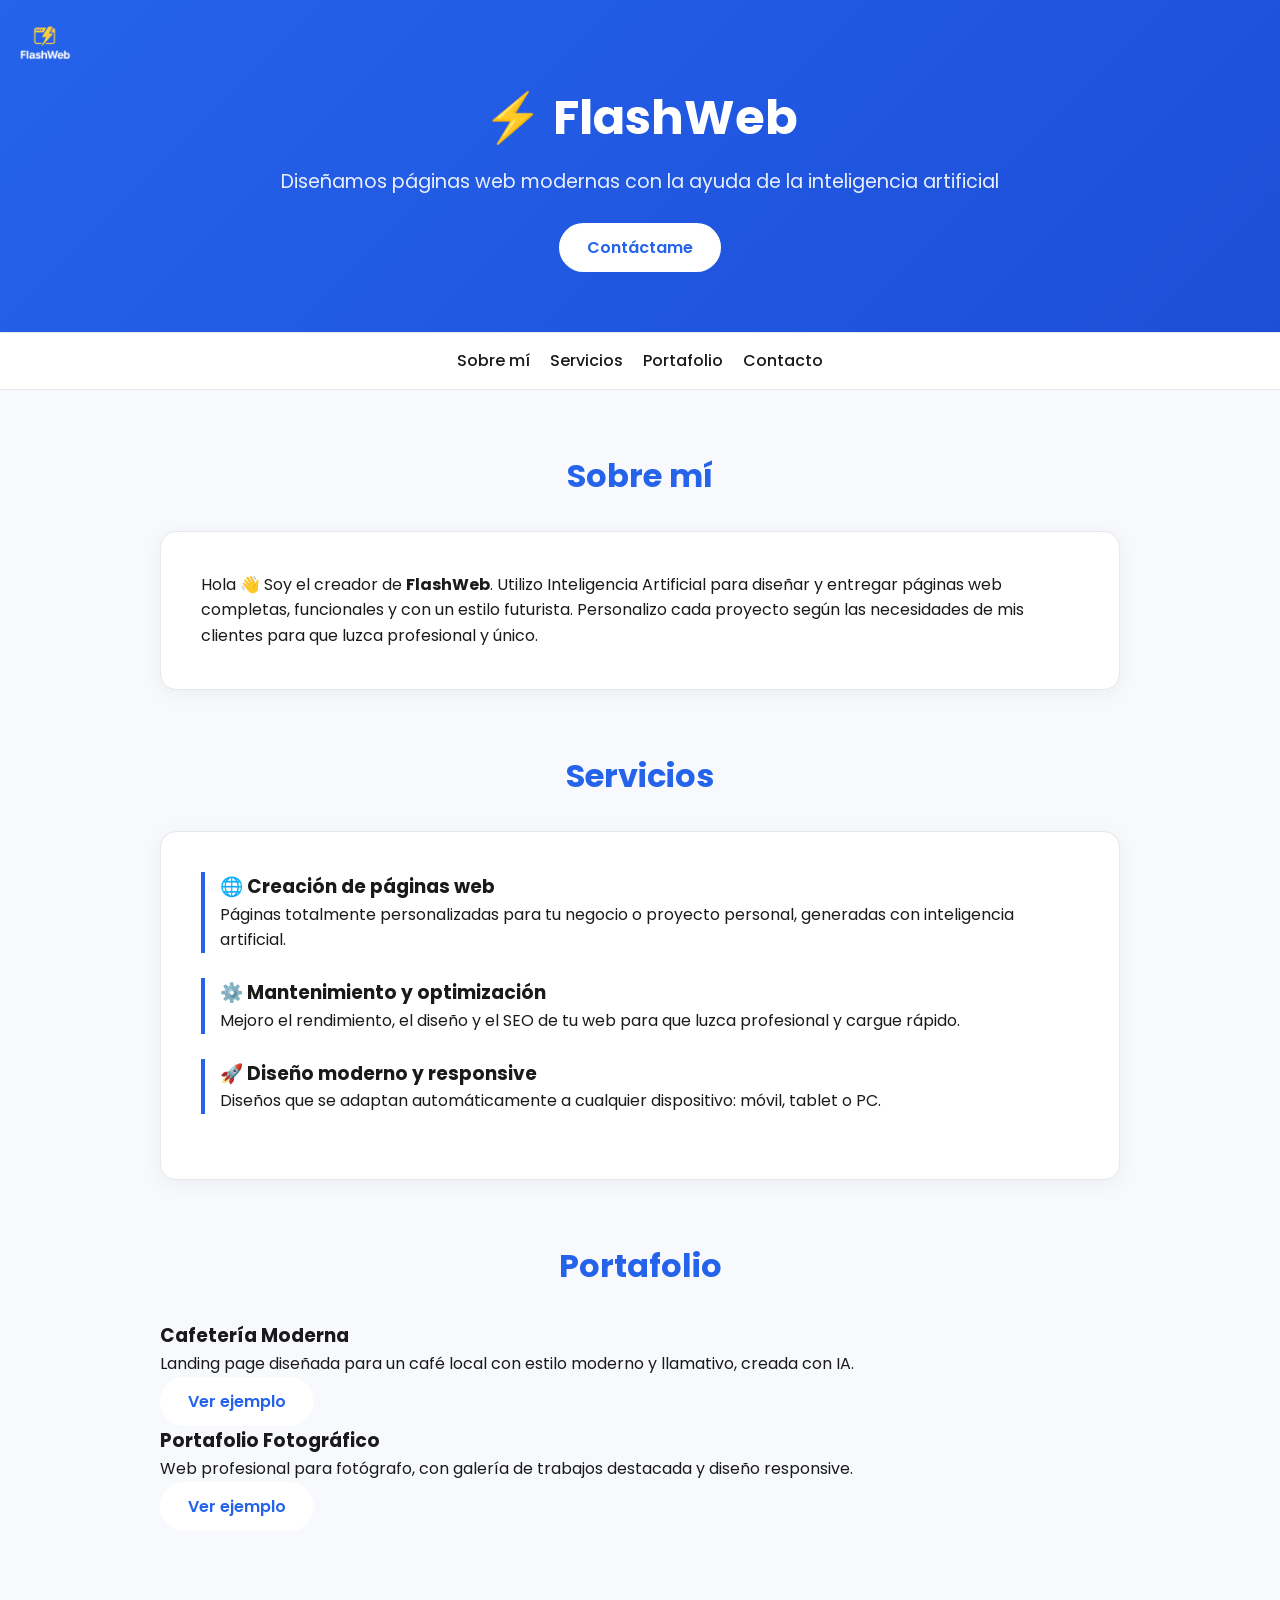
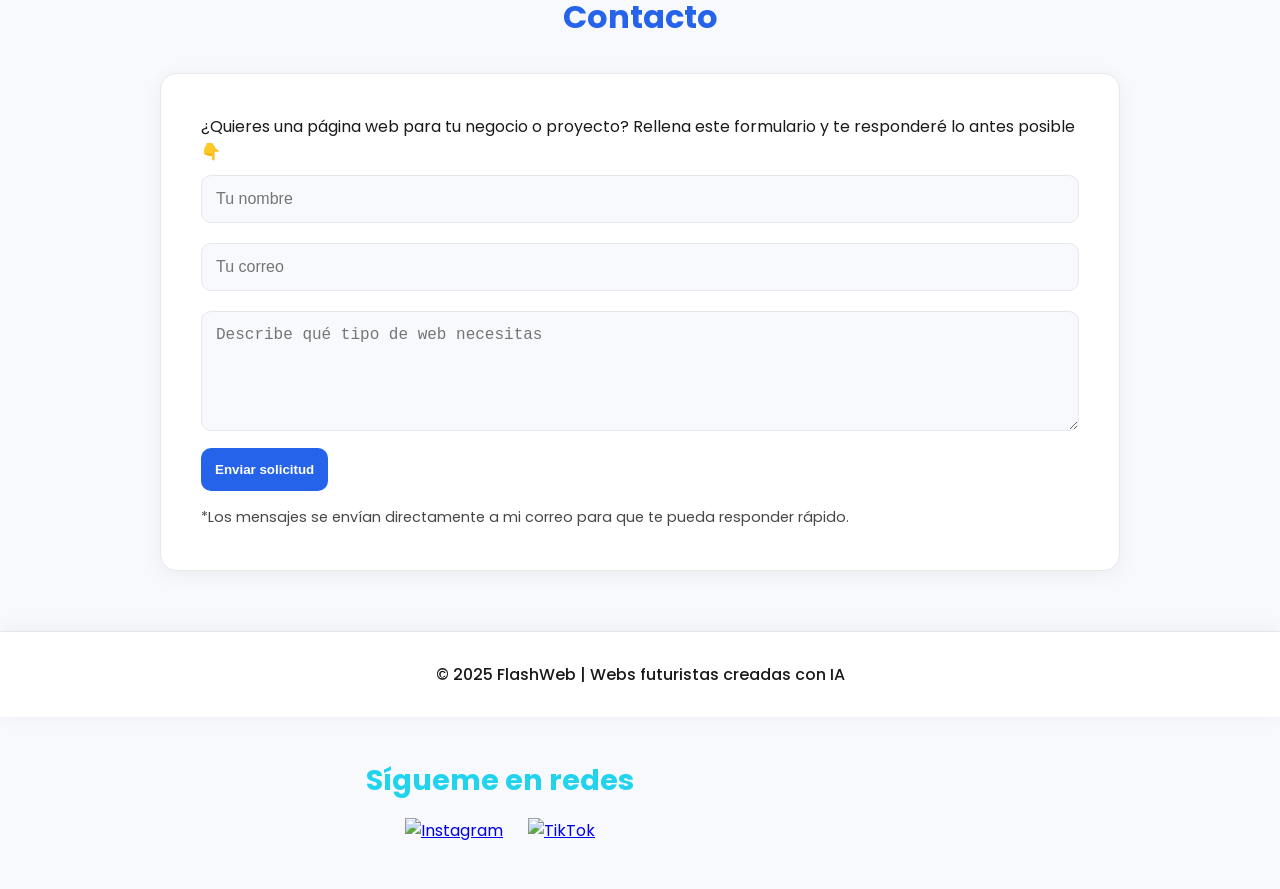
==== index.html @ 9a9275f3 "Actualizar index.html" ====
<!DOCTYPE html>
<html lang="es">
<head>
  <meta charset="UTF-8" />
  <meta name="viewport" content="width=device-width, initial-scale=1.0" />
  <title>FlashWeb | Diseño web moderno con IA</title>
  <link rel="stylesheet" href="style.css" />
<div style="position: fixed; top: 15px; left: 15px; z-index: 1000;">
  <img src="flashweb-logo.png" alt="FlashWeb logo" style="width: 60px; height: auto; display: block;">
</div>
</head>
<body>
  <header>
    <h1>⚡ FlashWeb</h1>
    <p>Diseñamos páginas web modernas con la ayuda de la inteligencia artificial</p>
    <a href="#contacto" class="btn-primary">Contáctame</a>
  </header>

  <nav>
    <a href="#sobre-mi">Sobre mí</a>
    <a href="#servicios">Servicios</a>
    <a href="#portfolio">Portafolio</a>
    <a href="#contacto">Contacto</a>
  </nav>

  <section id="sobre-mi">
    <h2>Sobre mí</h2>
    <div class="services">
      <p>Hola 👋 Soy el creador de <strong>FlashWeb</strong>. Utilizo Inteligencia Artificial para diseñar y entregar páginas web completas, funcionales y con un estilo futurista. Personalizo cada proyecto según las necesidades de mis clientes para que luzca profesional y único.</p>
    </section>
  <section id="servicios">
    <h2>Servicios</h2>
    <div class="services">
      <div class="service-item">
        <h3>🌐 Creación de páginas web</h3>
        <p>Páginas totalmente personalizadas para tu negocio o proyecto personal, generadas con inteligencia artificial.</p>
      </div>
      <div class="service-item">
        <h3>⚙️ Mantenimiento y optimización</h3>
        <p>Mejoro el rendimiento, el diseño y el SEO de tu web para que luzca profesional y cargue rápido.</p>
      </div>
      <div class="service-item">
        <h3>🚀 Diseño moderno y responsive</h3>
        <p>Diseños que se adaptan automáticamente a cualquier dispositivo: móvil, tablet o PC.</p>
      </div>
    </div>
  </section>

  <section id="portafolio">
  <h2>Portafolio</h2>
  <div class="portafolio">
    <!-- Ejemplo 1: Cafetería -->
    <div class="portafolio-item">
      <h3>Cafetería Moderna</h3>
      <p>Landing page diseñada para un café local con estilo moderno y llamativo, creada con IA.</p>
      <a href="cafeteria.html" target="_blank" class="btn-primary">Ver ejemplo</a>
    </div>

    <!-- Ejemplo 2: Fotografía -->
    <div class="portafolio-item">
      <h3>Portafolio Fotográfico</h3>
      <p>Web profesional para fotógrafo, con galería de trabajos destacada y diseño responsive.</p>
      <a href="fotografo.html" target="_blank" class="btn-primary">Ver ejemplo</a>
    </div>
  </div>
</section>
  <section id="contacto">
    <h2>Contacto</h2>
    <div class="contact">
      <p>¿Quieres una página web para tu negocio o proyecto?  
      Rellena este formulario y te responderé lo antes posible 👇</p>

      <form action="https://api.web3forms.com/submit" method="POST">
        <!-- 🔑 Reemplaza este valor con tu propia access key -->
        <input type="hidden" name="access_key" value="d9705eac-987d-466d-8021-323f88103e05">
        <input type="text" name="name" placeholder="Tu nombre" required>
        <input type="email" name="email" placeholder="Tu correo" required>
        <textarea name="message" placeholder="Describe qué tipo de web necesitas" rows="5" required></textarea>
        <button type="submit" class="btn-primary">Enviar solicitud</button>
      </form>

      <p style="margin-top:15px; font-size:0.9rem; opacity:0.8;">*Los mensajes se envían directamente a mi correo para que te pueda responder rápido.</p>
    </div>
  </section>

  <footer>
    <p>&copy; 2025 FlashWeb | Webs futuristas creadas con IA</p>
    </footer>
<section id="redes" style="text-align:center; margin:40px 0;">
  <h2>Sígueme en redes</h2>
  <div class="social-icons" style="margin-top:15px; display:flex; justify-content:center; gap:25px;">
    <!-- Instagram -->
    <a href="https://www.instagram.com/flashweb.sl" target="_blank" class="icon">
      <img src="https://upload.wikimedia.org/wikipedia/commons/thumb/e/e7/Instagram_logo_2016.svg/1200px-Instagram_logo_2016.svg.png" alt="Instagram" width="50" height="50">
    </a>
    <!-- TikTok -->
    <a href="https://www.tiktok.com/@flashwebsl" target="_blank" class="icon">
      <img src="https://upload.wikimedia.org/wikipedia/en/a/a9/TikTok_logo.svg" alt="TikTok" width="50" height="50">
    </a>
  </div>
</section>

<style>
  #redes h2 {
    font-size: 1.8rem;
    margin-bottom: 15px;
    color: #22d3ee;
  }

  .social-icons a {
    display: inline-block;
    transition: transform 0.3s, box-shadow 0.3s;
  }

  .social-icons a:hover {
    transform: translateY(-5px);
    box-shadow: 0 5px 15px rgba(0,0,0,0.3);
  }

  .social-icons img {
    width: 50px;
    height: 50px;
  }
</style>
</body>
</html>
---- style.css ----
/* Fuente moderna */
@import url('https://fonts.googleapis.com/css2?family=Poppins:wght@400;600;700&display=swap');

/* Reset */
* {
  margin: 0;
  padding: 0;
  box-sizing: border-box;
}

/* Estilos base adaptativos */
body {
  font-family: 'Poppins', sans-serif;
  line-height: 1.6;
  transition: background 0.4s, color 0.4s;
  background-color: var(--bg);
  color: var(--text);
}

/* Variables de color por defecto (modo claro) */
:root {
  --bg: #f7f9fc;
  --card: #ffffff;
  --text: #1a1a1a;
  --accent: #2563eb; /* Azul moderno */
  --accent-hover: #1d4ed8;
  --border: #e5e7eb;
  --shadow: rgba(0, 0, 0, 0.05);
}

/* Variables de color para modo oscuro */
@media (prefers-color-scheme: dark) {
  :root {
    --bg: #0d1117;
    --card: #161b22;
    --text: #e6edf3;
    --accent: #3b82f6;
    --accent-hover: #60a5fa;
    --border: #30363d;
    --shadow: rgba(0, 0, 0, 0.4);
  }
}

/* Header */
header {
  text-align: center;
  padding: 80px 20px 60px;
  background: linear-gradient(135deg, var(--accent), var(--accent-hover));
  color: white;
  border-bottom: 1px solid var(--border);
  box-shadow: 0 4px 20px var(--shadow);
}

header h1 {
  font-size: 3rem;
  margin-bottom: 10px;
  font-weight: 700;
}

header p {
  font-size: 1.2rem;
  opacity: 0.9;
  margin-bottom: 25px;
}

.btn-primary {
  display: inline-block;
  padding: 12px 28px;
  background-color: white;
  color: var(--accent);
  font-weight: 600;
  border-radius: 40px;
  text-decoration: none;
  transition: all 0.3s ease;
}

.btn-primary:hover {
  background-color: var(--accent-hover);
  color: white;
  transform: translateY(-2px);
}

/* Navegación */
nav {
  display: flex;
  justify-content: center;
  gap: 20px;
  padding: 15px;
  background-color: var(--card);
  border-bottom: 1px solid var(--border);
  position: sticky;
  top: 0;
  z-index: 10;
}

nav a {
  color: var(--text);
  text-decoration: none;
  font-weight: 500;
  transition: color 0.3s;
}

nav a:hover {
  color: var(--accent);
}

/* Secciones */
section {
  max-width: 1000px;
  margin: 60px auto;
  padding: 0 20px;
}

h2 {
  text-align: center;
  font-size: 2rem;
  margin-bottom: 30px;
  color: var(--accent);
  font-weight: 700;
}

.services, .portfolio, .contact {
  background-color: var(--card);
  padding: 40px;
  border-radius: 16px;
  box-shadow: 0 4px 20px var(--shadow);
  border: 1px solid var(--border);
}

.service-item, .portfolio-item {
  margin-bottom: 25px;
  border-left: 4px solid var(--accent);
  padding-left: 15px;
}

/* Formularios */
.contact form input,
.contact form textarea {
  width: 100%;
  padding: 14px;
  margin: 10px 0;
  border-radius: 10px;
  border: 1px solid var(--border);
  background-color: var(--bg);
  color: var(--text);
  font-size: 1rem;
  transition: border 0.3s, box-shadow 0.3s;
}

.contact form input:focus,
.contact form textarea:focus {
  outline: none;
  border-color: var(--accent);
  box-shadow: 0 0 5px var(--accent);
}

.contact form button {
  background-color: var(--accent);
  color: white;
  padding: 14px;
  border: none;
  border-radius: 10px;
  font-weight: 600;
  cursor: pointer;
  transition: background 0.3s, transform 0.2s;
}

.contact form button:hover {
  background-color: var(--accent-hover);
  transform: translateY(-2px);
}

/* Footer */
footer {
  text-align: center;
  padding: 30px;
  background-color: var(--card);
  border-top: 1px solid var(--border);
  font-weight: 500;
  box-shadow: 0 -2px 20px var(--shadow);
}
/* Sección de precios */
.pricing {
  display: grid;
  grid-template-columns: repeat(auto-fit, minmax(280px, 1fr));
  gap: 25px;
  margin-top: 30px;
}

.price-card {
  background-color: var(--card);
  border: 1px solid var(--border);
  border-radius: 18px;
  box-shadow: 0 4px 20px var(--shadow);
  padding: 30px;
  text-align: center;
  transition: transform 0.3s, box-shadow 0.3s;
}

.price-card:hover {
  transform: translateY(-5px);
  box-shadow: 0 8px 30px var(--shadow);
}

.price-card.destacado {
  border: 2px solid var(--accent);
  background: linear-gradient(135deg, var(--card), rgba(37, 99, 235, 0.1));
}

.price-card h3 {
  font-size: 1.5rem;
  color: var(--accent);
  margin-bottom: 10px;
}

.price {
  font-size: 2.2rem;
  font-weight: 700;
  margin: 10px 0 20px;
  color: var(--text);
}

.price-card ul {
  list-style: none;
  text-align: left;
  margin-bottom: 20px;
}

.price-card ul li {
  padding: 5px 0;
  border-bottom: 1px solid var(--border);
  font-size: 0.95rem;
}

.price-card .btn-primary {
  margin-top: 10px;
}
/* Portfolio */
.portfolio {
  display: grid;
  grid-template-columns: repeat(auto-fit, minmax(280px, 1fr));
  gap: 25px;
}

.portfolio-item {
  background-color: var(--card);
  border: 1px solid var(--border);
  border-radius: 18px;
  box-shadow: 0 4px 20px var(--shadow);
  padding: 20px;
  text-align: center;
  transition: transform 0.3s, box-shadow 0.3s;
}

.portfolio-item:hover {
  transform: translateY(-5px);
  box-shadow: 0 8px 30px var(--shadow);
}

.portfolio-item img {
  width: 100%;
  border-radius: 14px;
  margin-bottom: 15px;
}

.portfolio-item h3 {
  color: var(--accent);
  margin-bottom: 10px;
  font-size: 1.3rem;
}

.portfolio-item p {
  font-size: 0.95rem;
  margin-bottom: 15px;
}
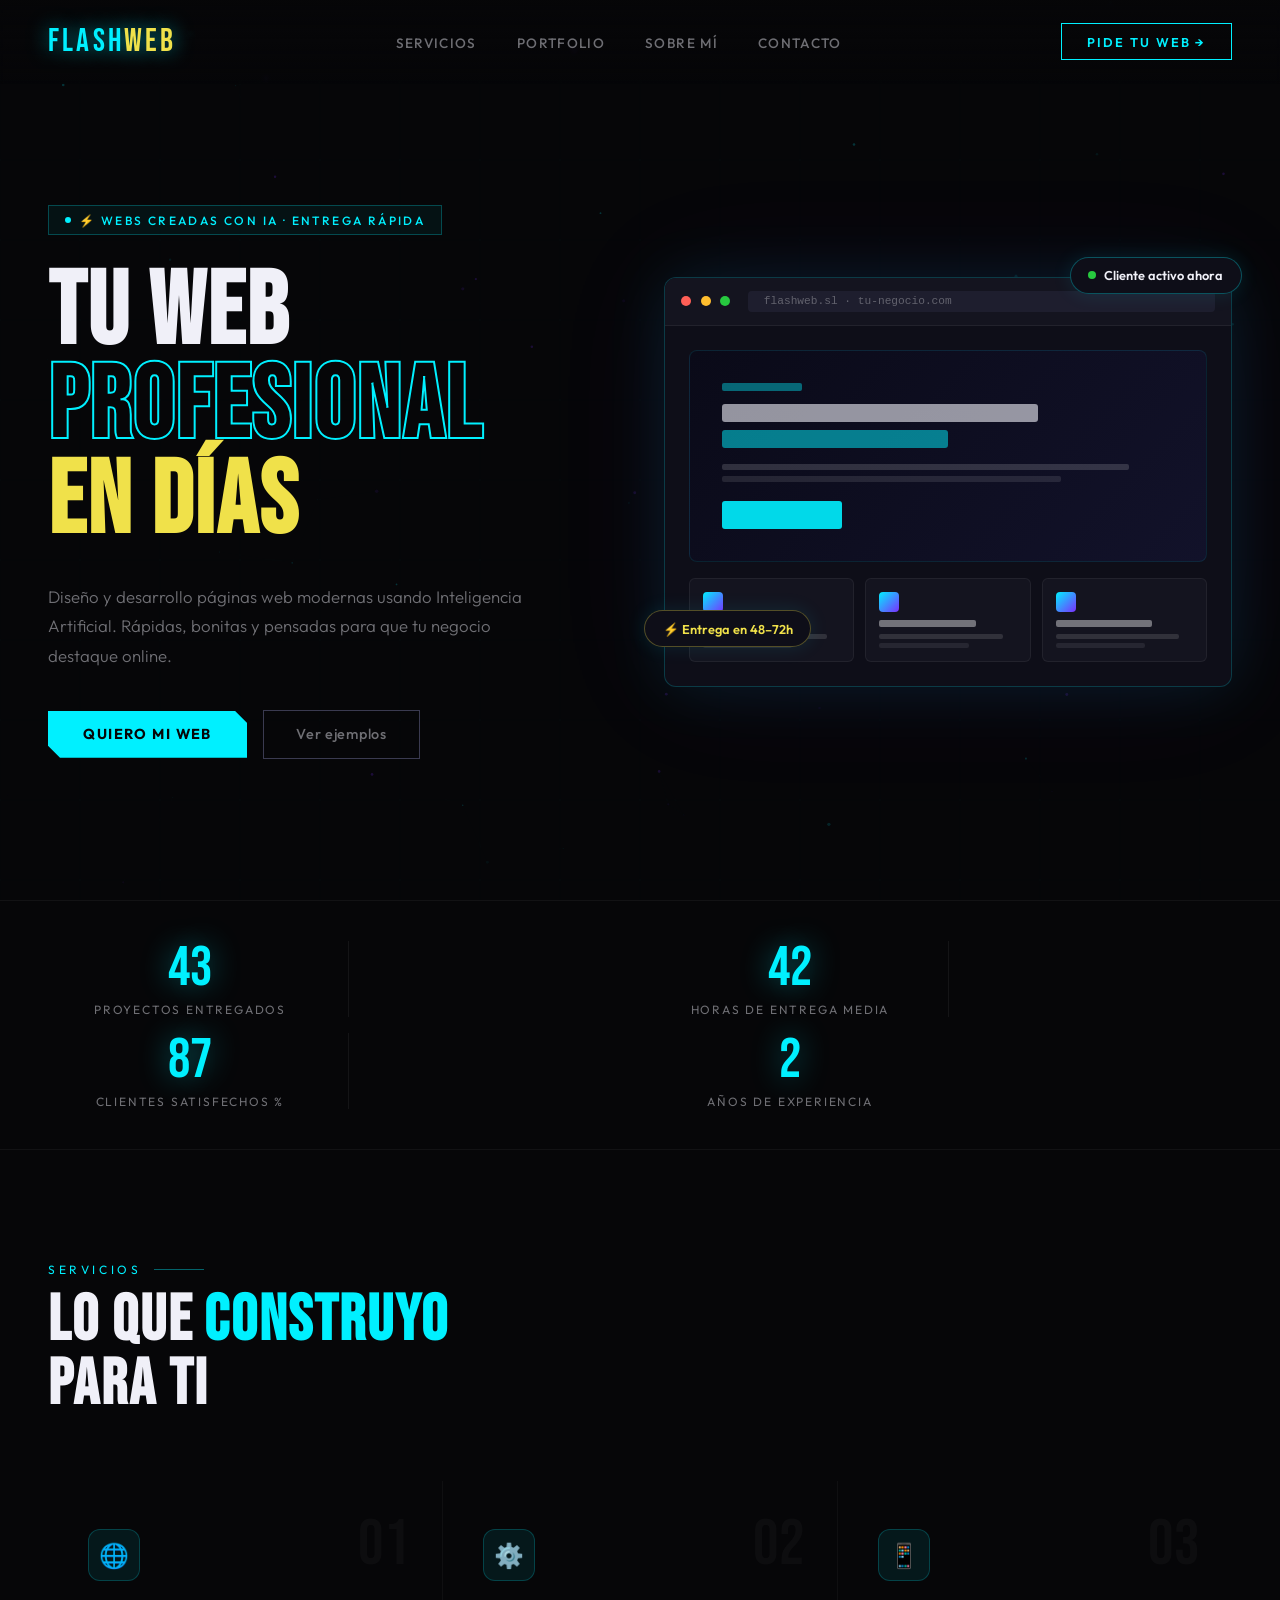
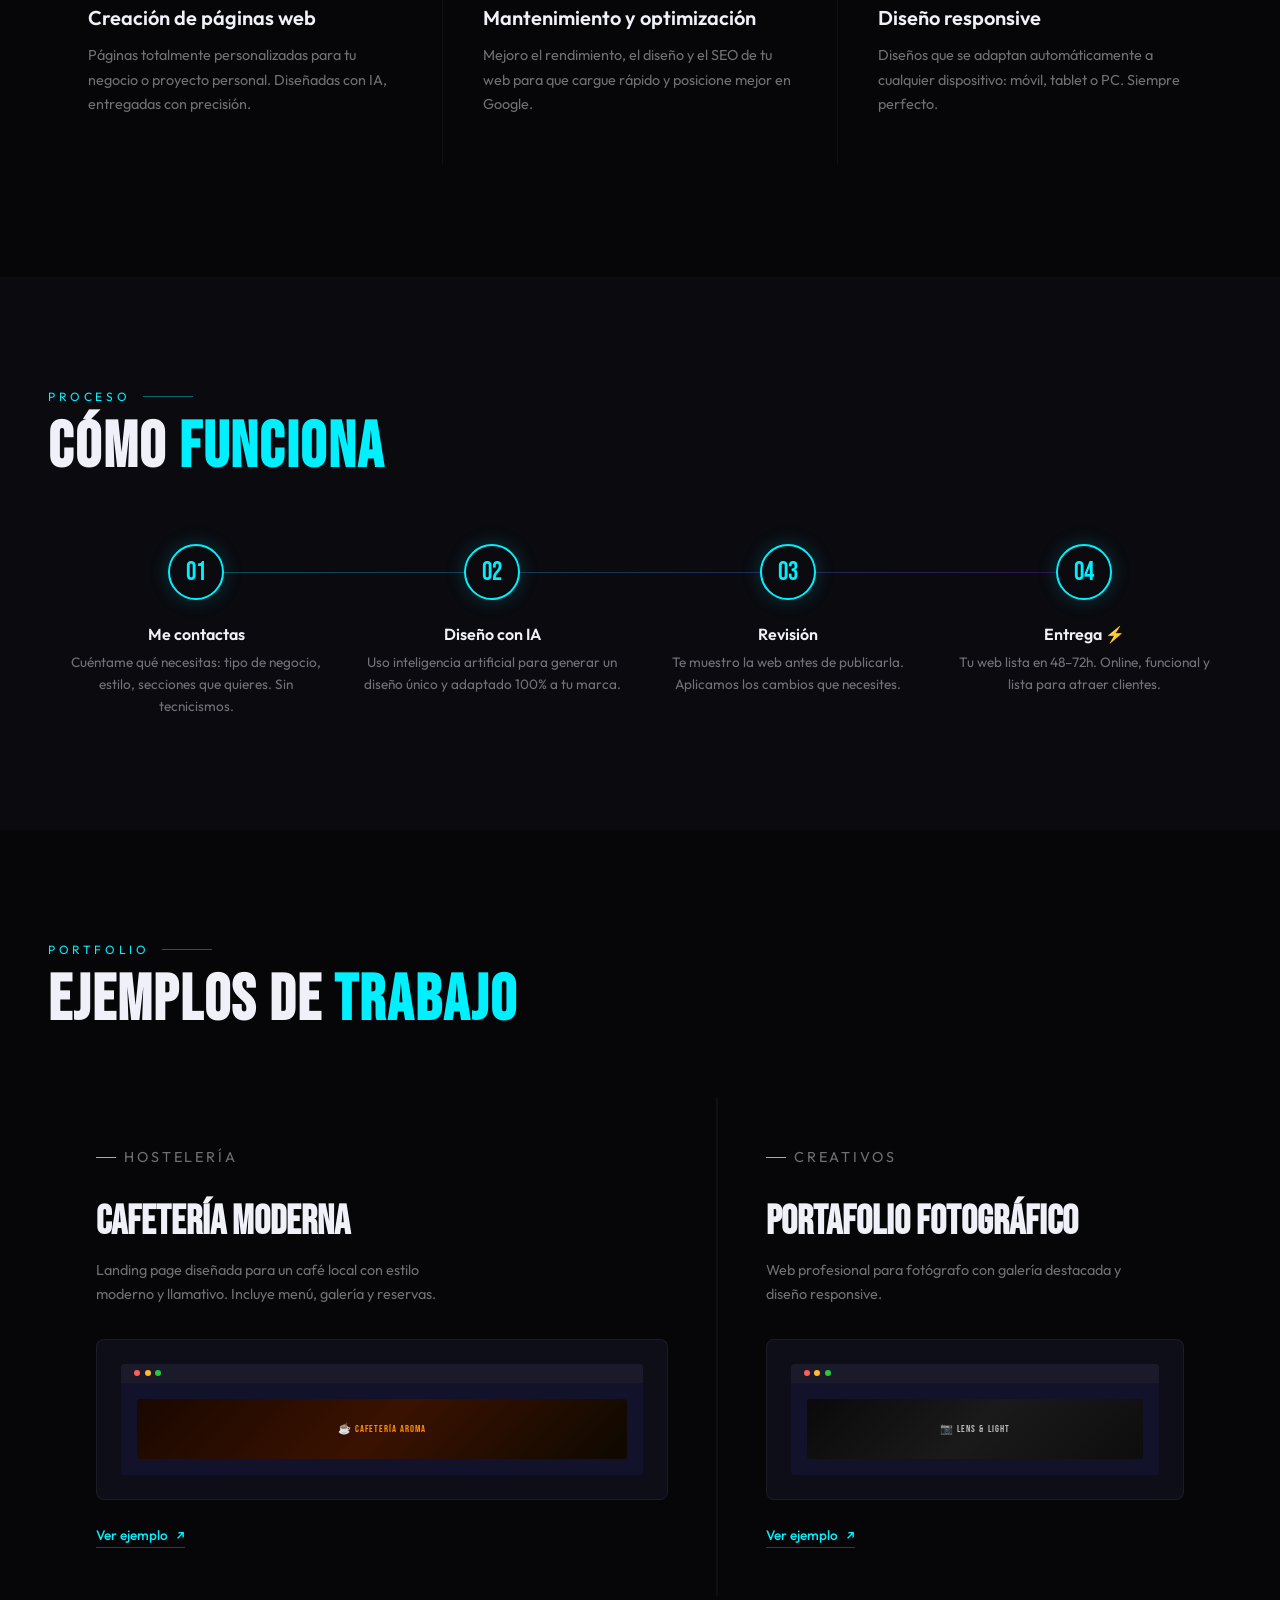
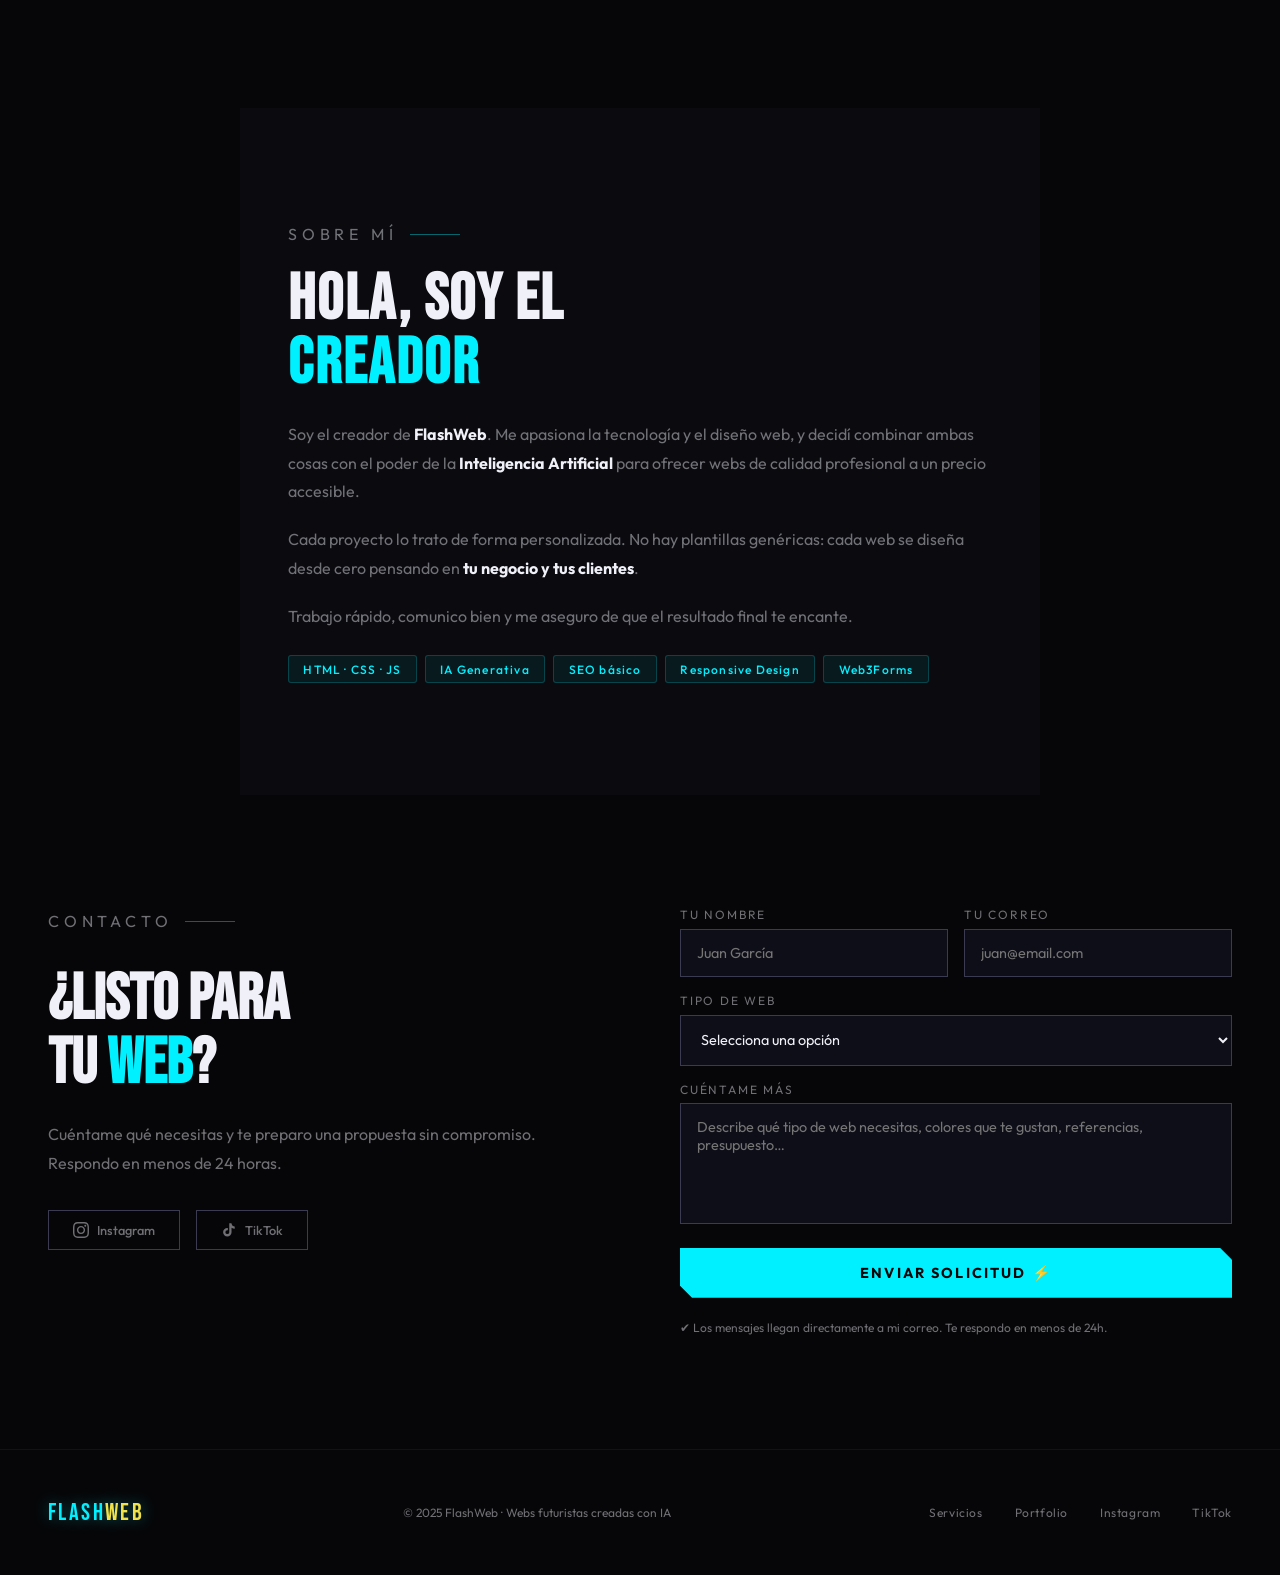
==== commit a9957a78: "Update index.html" ====
--- a/index.html
+++ b/index.html
@@ -1,126 +1,1037 @@
 <!DOCTYPE html>
 <html lang="es">
 <head>
-  <meta charset="UTF-8" />
-  <meta name="viewport" content="width=device-width, initial-scale=1.0" />
-  <title>FlashWeb | Diseño web moderno con IA</title>
-  <link rel="stylesheet" href="style.css" />
-<div style="position: fixed; top: 15px; left: 15px; z-index: 1000;">
-  <img src="flashweb-logo.png" alt="FlashWeb logo" style="width: 60px; height: auto; display: block;">
-</div>
+  <meta charset="UTF-8"/>
+  <meta name="viewport" content="width=device-width, initial-scale=1.0"/>
+  <title>FlashWeb — Webs que impactan, creadas con IA</title>
+  <link rel="preconnect" href="https://fonts.googleapis.com">
+  <link href="https://fonts.googleapis.com/css2?family=Bebas+Neue&family=Outfit:wght@300;400;500;600&display=swap" rel="stylesheet">
+  <style>
+    :root {
+      --bg: #060608;
+      --bg2: #0a0a0f;
+      --electric: #00f0ff;
+      --electric2: #7b2fff;
+      --yellow: #f0e14a;
+      --white: #f0f0f8;
+      --grey: #3a3a50;
+      --text-muted: rgba(240,240,248,0.45);
+    }
+
+    *, *::before, *::after { margin: 0; padding: 0; box-sizing: border-box; }
+    html { scroll-behavior: smooth; }
+
+    body {
+      background: var(--bg);
+      color: var(--white);
+      font-family: 'Outfit', sans-serif;
+      overflow-x: hidden;
+    }
+
+
+
+    /* ─── CANVAS LIGHTNING ─── */
+    #bg-canvas { position: fixed; inset: 0; z-index: 0; opacity: .35; }
+
+    /* ─── NAV ─── */
+    nav {
+      position: fixed; top: 0; left: 0; right: 0; z-index: 200;
+      display: flex; align-items: center; justify-content: space-between;
+      padding: 1.4rem 3rem;
+      background: linear-gradient(to bottom, rgba(6,6,8,.95) 0%, transparent 100%);
+      backdrop-filter: blur(2px);
+    }
+    .nav-logo {
+      font-family: 'Bebas Neue', sans-serif;
+      font-size: 2rem;
+      letter-spacing: .1em;
+      color: var(--electric);
+      text-decoration: none;
+      text-shadow: 0 0 20px rgba(0,240,255,.6);
+    }
+    .nav-logo span { color: var(--yellow); }
+    .nav-links { display: flex; gap: 2.5rem; list-style: none; }
+    .nav-links a { font-size: .85rem; font-weight: 500; letter-spacing: .1em; text-transform: uppercase; color: var(--text-muted); text-decoration: none; transition: color .25s; }
+    .nav-links a:hover { color: var(--electric); }
+    .nav-cta {
+      padding: .6rem 1.6rem;
+      border: 1px solid var(--electric);
+      color: var(--electric);
+      font-family: 'Outfit', sans-serif;
+      font-size: .8rem;
+      font-weight: 600;
+      letter-spacing: .15em;
+      text-transform: uppercase;
+      text-decoration: none;
+      position: relative; overflow: hidden;
+      transition: color .3s;
+    }
+    .nav-cta::before { content:''; position:absolute; inset:0; background:var(--electric); transform:translateY(100%); transition:transform .3s ease; }
+    .nav-cta:hover { color: var(--bg); }
+    .nav-cta:hover::before { transform:translateY(0); }
+    .nav-cta span { position:relative; z-index:1; }
+
+    /* ─── HERO ─── */
+    .hero {
+      position: relative; z-index: 1;
+      min-height: 100vh;
+      display: grid;
+      grid-template-columns: 1fr 1fr;
+      align-items: center;
+      padding: 8rem 3rem 4rem;
+      gap: 3rem;
+    }
+    .hero-left { display: flex; flex-direction: column; }
+    .hero-badge {
+      display: inline-flex; align-items: center; gap: .5rem;
+      padding: .4rem 1rem;
+      border: 1px solid rgba(0,240,255,.25);
+      background: rgba(0,240,255,.05);
+      font-size: .75rem; font-weight: 500; letter-spacing: .2em; text-transform: uppercase;
+      color: var(--electric);
+      margin-bottom: 2rem;
+      width: fit-content;
+      opacity: 0; animation: fadeUp .7s ease .2s forwards;
+    }
+    .hero-badge::before { content:''; width:6px; height:6px; background:var(--electric); border-radius:50%; animation:blink 1.2s ease infinite; }
+    @keyframes blink { 0%,100%{opacity:1;} 50%{opacity:0;} }
+
+    .hero h1 {
+      font-family: 'Bebas Neue', sans-serif;
+      font-size: clamp(4.5rem, 8vw, 9rem);
+      line-height: .92;
+      letter-spacing: .02em;
+      opacity: 0; animation: fadeUp .9s ease .4s forwards;
+    }
+    .hero h1 .line-electric {
+      -webkit-text-stroke: 2px var(--electric);
+      color: transparent;
+      display: block;
+    }
+    .hero h1 .line-yellow { color: var(--yellow); display: block; }
+    .hero-desc {
+      margin-top: 2rem;
+      font-size: 1.05rem; font-weight: 300; line-height: 1.75;
+      color: var(--text-muted);
+      max-width: 480px;
+      opacity: 0; animation: fadeUp .8s ease .6s forwards;
+    }
+    .hero-actions {
+      margin-top: 2.5rem;
+      display: flex; gap: 1rem; align-items: center;
+      opacity: 0; animation: fadeUp .8s ease .8s forwards;
+    }
+    .btn-primary {
+      display: inline-block;
+      padding: .9rem 2.2rem;
+      background: var(--electric);
+      color: var(--bg);
+      font-weight: 700; font-size: .9rem; letter-spacing: .1em; text-transform: uppercase;
+      text-decoration: none;
+      position: relative; overflow: hidden;
+      clip-path: polygon(0 0, calc(100% - 12px) 0, 100% 12px, 100% 100%, 12px 100%, 0 calc(100% - 12px));
+      transition: background .3s, color .3s;
+    }
+    .btn-primary:hover { background: var(--yellow); }
+    .btn-ghost {
+      display: inline-block;
+      padding: .9rem 2rem;
+      border: 1px solid var(--grey);
+      color: var(--text-muted);
+      font-size: .9rem; font-weight: 500; letter-spacing: .05em;
+      text-decoration: none;
+      transition: border-color .3s, color .3s;
+    }
+    .btn-ghost:hover { border-color: var(--electric); color: var(--electric); }
+
+    /* Hero right — animated browser mockup */
+    .hero-right {
+      position: relative;
+      opacity: 0; animation: fadeUp .9s ease .6s forwards;
+    }
+    .mockup {
+      background: #0e0e18;
+      border: 1px solid rgba(0,240,255,.2);
+      border-radius: 12px;
+      overflow: hidden;
+      box-shadow: 0 0 60px rgba(0,240,255,.1), 0 0 120px rgba(123,47,255,.08);
+    }
+    .mockup-bar {
+      background: #14141f;
+      padding: .8rem 1rem;
+      display: flex; align-items: center; gap: .6rem;
+      border-bottom: 1px solid rgba(255,255,255,.06);
+    }
+    .dot { width:10px; height:10px; border-radius:50%; }
+    .dot.r { background:#ff5f56; } .dot.y { background:#ffbd2e; } .dot.g { background:#27c93f; }
+    .mockup-url {
+      flex:1; background:#1e1e2e; border-radius:4px;
+      padding:.3rem 1rem; font-size:.7rem; color:rgba(255,255,255,.3); font-family:monospace;
+      margin-left:.5rem;
+    }
+    .mockup-body { padding: 1.5rem; }
+    .mockup-hero-area {
+      background: linear-gradient(135deg, #0a0a18, #12122a);
+      border-radius: 8px;
+      padding: 2rem;
+      margin-bottom: 1rem;
+      border: 1px solid rgba(0,240,255,.1);
+    }
+    .mockup-tag { width:80px; height:8px; background:rgba(0,240,255,.4); border-radius:2px; margin-bottom:.8rem; }
+    .mockup-h { width:70%; height:18px; background:rgba(240,240,248,.6); border-radius:3px; margin-bottom:.5rem; }
+    .mockup-h2 { width:50%; height:18px; background:rgba(0,240,255,.5); border-radius:3px; margin-bottom:1rem; }
+    .mockup-p { width:90%; height:6px; background:rgba(255,255,255,.15); border-radius:2px; margin-bottom:.4rem; }
+    .mockup-p2 { width:75%; height:6px; background:rgba(255,255,255,.1); border-radius:2px; margin-bottom:1.2rem; }
+    .mockup-btn { width:120px; height:28px; background:var(--electric); border-radius:3px; opacity:.9; }
+    .mockup-cards { display:grid; grid-template-columns:1fr 1fr 1fr; gap:.7rem; }
+    .mockup-card { background:#14141f; border:1px solid rgba(255,255,255,.06); border-radius:6px; padding:.8rem; }
+    .mockup-card-icon { width:20px; height:20px; background:linear-gradient(135deg,var(--electric),var(--electric2)); border-radius:4px; margin-bottom:.5rem; }
+    .mockup-card-t { width:70%; height:7px; background:rgba(255,255,255,.4); border-radius:2px; margin-bottom:.4rem; }
+    .mockup-card-d { width:90%; height:5px; background:rgba(255,255,255,.12); border-radius:2px; }
+    .mockup-card-d2 { width:65%; height:5px; background:rgba(255,255,255,.08); border-radius:2px; margin-top:.3rem; }
+
+    /* Floating stats */
+    .stat-pill {
+      position: absolute;
+      background: #0e0e18;
+      border: 1px solid rgba(0,240,255,.3);
+      padding: .6rem 1.1rem;
+      border-radius: 50px;
+      font-size: .8rem; font-weight: 600;
+      display: flex; align-items: center; gap: .5rem;
+      box-shadow: 0 0 20px rgba(0,240,255,.1);
+      animation: floatPill 4s ease-in-out infinite;
+    }
+    .stat-pill .dot-g { width:8px; height:8px; background:#27c93f; border-radius:50%; }
+    .stat-pill-1 { top: -20px; right: -10px; animation-delay: 0s; }
+    .stat-pill-2 { bottom: 40px; left: -20px; animation-delay: 1.5s; color: var(--yellow); border-color: rgba(240,225,74,.3); }
+    @keyframes floatPill { 0%,100%{transform:translateY(0);} 50%{transform:translateY(-8px);} }
+
+    /* ─── STATS BAR ─── */
+    .stats-bar {
+      position: relative; z-index: 1;
+      border-top: 1px solid rgba(255,255,255,.05);
+      border-bottom: 1px solid rgba(255,255,255,.05);
+      padding: 2.5rem 3rem;
+      display: grid; grid-template-columns: repeat(4, 1fr);
+      gap: 1rem;
+    }
+    .stat-item { text-align: center; }
+    .stat-num {
+      font-family: 'Bebas Neue', sans-serif;
+      font-size: 3.5rem;
+      color: var(--electric);
+      line-height: 1;
+      text-shadow: 0 0 30px rgba(0,240,255,.4);
+    }
+    .stat-label { font-size: .75rem; letter-spacing: .15em; text-transform: uppercase; color: var(--text-muted); margin-top: .3rem; }
+    .stat-sep { width: 1px; background: rgba(255,255,255,.06); }
+
+    /* ─── SERVICES ─── */
+    .services {
+      position: relative; z-index: 1;
+      padding: 7rem 3rem;
+    }
+    .section-header { margin-bottom: 4rem; }
+    .section-tag {
+      font-size: .75rem; letter-spacing: .3em; text-transform: uppercase;
+      color: var(--electric); margin-bottom: .8rem;
+      display: flex; align-items: center; gap: .8rem;
+    }
+    .section-tag::after { content:''; flex:1; max-width:50px; height:1px; background:var(--electric); opacity:.4; }
+    .section-title {
+      font-family: 'Bebas Neue', sans-serif;
+      font-size: clamp(3rem, 5vw, 5.5rem);
+      line-height: 1;
+      letter-spacing: .03em;
+    }
+    .section-title em { font-style:normal; color:var(--electric); }
+
+    .services-grid {
+      display: grid;
+      grid-template-columns: repeat(3, 1fr);
+      gap: 1.5px;
+      background: rgba(255,255,255,.04);
+    }
+    .service-card {
+      background: var(--bg);
+      padding: 3rem 2.5rem;
+      position: relative; overflow: hidden;
+      transition: background .3s;
+      cursor: default;
+    }
+    .service-card::before {
+      content: '';
+      position: absolute; inset: 0;
+      background: linear-gradient(135deg, rgba(0,240,255,.04), rgba(123,47,255,.04));
+      opacity: 0; transition: opacity .4s;
+    }
+    .service-card:hover { background: #0a0a14; }
+    .service-card:hover::before { opacity: 1; }
+    .service-card::after {
+      content: '';
+      position: absolute; bottom: 0; left: 0; right: 0;
+      height: 2px;
+      background: linear-gradient(90deg, var(--electric), var(--electric2));
+      transform: scaleX(0); transform-origin: left;
+      transition: transform .4s ease;
+    }
+    .service-card:hover::after { transform: scaleX(1); }
+    .service-icon {
+      width: 52px; height: 52px;
+      background: rgba(0,240,255,.08);
+      border: 1px solid rgba(0,240,255,.2);
+      border-radius: 12px;
+      display: flex; align-items: center; justify-content: center;
+      font-size: 1.5rem;
+      margin-bottom: 1.5rem;
+      transition: background .3s, border-color .3s;
+    }
+    .service-card:hover .service-icon { background: rgba(0,240,255,.15); border-color: rgba(0,240,255,.5); }
+    .service-card h3 { font-size: 1.25rem; font-weight: 600; margin-bottom: .8rem; }
+    .service-card p { font-size: .9rem; line-height: 1.7; color: var(--text-muted); }
+    .service-num {
+      position: absolute; top: 2rem; right: 2rem;
+      font-family: 'Bebas Neue', sans-serif; font-size: 4rem;
+      color: rgba(255,255,255,.03);
+      line-height: 1;
+    }
+
+    /* ─── PROCESS ─── */
+    .process {
+      position: relative; z-index: 1;
+      padding: 7rem 3rem;
+      background: var(--bg2);
+    }
+    .process-steps {
+      display: grid; grid-template-columns: repeat(4, 1fr);
+      gap: 0;
+      margin-top: 4rem;
+      position: relative;
+    }
+    .process-steps::before {
+      content: '';
+      position: absolute;
+      top: 28px; left: calc(12.5% + 20px); right: calc(12.5% + 20px);
+      height: 1px;
+      background: linear-gradient(90deg, var(--electric), var(--electric2));
+      opacity: .3;
+    }
+    .step { text-align: center; padding: 0 1rem; position: relative; }
+    .step-num {
+      width: 56px; height: 56px;
+      border: 2px solid var(--electric);
+      border-radius: 50%;
+      display: flex; align-items: center; justify-content: center;
+      font-family: 'Bebas Neue', sans-serif; font-size: 1.6rem;
+      color: var(--electric);
+      margin: 0 auto 1.5rem;
+      background: var(--bg2);
+      position: relative; z-index: 1;
+      box-shadow: 0 0 20px rgba(0,240,255,.2);
+    }
+    .step h4 { font-size: 1rem; font-weight: 600; margin-bottom: .5rem; }
+    .step p { font-size: .85rem; color: var(--text-muted); line-height: 1.6; }
+
+    /* ─── PORTFOLIO ─── */
+    .portfolio {
+      position: relative; z-index: 1;
+      padding: 7rem 3rem;
+    }
+    .portfolio-grid {
+      display: grid;
+      grid-template-columns: 1.3fr 1fr;
+      gap: 1.5px;
+      background: rgba(255,255,255,.04);
+      margin-top: 4rem;
+    }
+    .portfolio-card {
+      background: var(--bg);
+      padding: 3rem;
+      position: relative; overflow: hidden;
+      group: portfolio;
+    }
+    .portfolio-card:hover .portfolio-arrow { transform: translate(4px, -4px); }
+    .portfolio-tag {
+      font-size: .7rem; letter-spacing: .2em; text-transform: uppercase;
+      color: var(--electric);
+      margin-bottom: 1rem;
+      display: flex; align-items: center; gap: .5rem;
+    }
+    .portfolio-tag::before { content:''; width:20px; height:1px; background:var(--electric); }
+    .portfolio-card h3 { font-family: 'Bebas Neue', sans-serif; font-size: 2.5rem; line-height: 1; margin-bottom: 1rem; }
+    .portfolio-card p { color: var(--text-muted); font-size: .9rem; line-height: 1.7; max-width: 380px; margin-bottom: 2rem; }
+    .portfolio-visual {
+      background: #0e0e18;
+      border-radius: 8px;
+      padding: 1.5rem;
+      border: 1px solid rgba(255,255,255,.06);
+      margin-bottom: 1.5rem;
+    }
+    .portfolio-link {
+      display: inline-flex; align-items: center; gap: .5rem;
+      color: var(--electric); font-size: .85rem; font-weight: 500;
+      text-decoration: none;
+      border-bottom: 1px solid rgba(0,240,255,.3);
+      padding-bottom: .2rem;
+      transition: border-color .3s;
+    }
+    .portfolio-link:hover { border-color: var(--electric); }
+    .portfolio-arrow { display: inline-block; transition: transform .3s; }
+
+    /* mini mockups inside portfolio */
+    .mini-mockup { font-size: .7rem; }
+    .mm-bar { background: #1a1a2a; padding: .4rem .8rem; border-radius: 4px 4px 0 0; display:flex; gap:.3rem; align-items:center; }
+    .mm-dot { width:6px; height:6px; border-radius:50%; }
+    .mm-body { background: #12122a; padding: 1rem; border-radius: 0 0 4px 4px; }
+    .mm-hero { height: 60px; background: linear-gradient(135deg, #1a0a3a, #0a1a3a); border-radius:3px; display:flex; align-items:center; justify-content:center; }
+    .mm-title { color:rgba(255,255,255,.6); font-size:.65rem; font-family:'Bebas Neue',sans-serif; letter-spacing:.1em; }
+
+    /* ─── ABOUT ─── */
+    .about {
+      position: relative; z-index: 1;
+      padding: 7rem 3rem;
+      background: var(--bg2);
+      max-width: 800px;
+      margin: 0 auto;
+    }
+    .about p { font-size: 1rem; line-height: 1.8; color: var(--text-muted); margin-bottom: 1.2rem; }
+    .about p strong { color: var(--white); }
+    .about-tags { display: flex; flex-wrap: wrap; gap: .5rem; margin-top: 1.5rem; }
+    .tag {
+      padding: .35rem .9rem;
+      background: rgba(0,240,255,.07);
+      border: 1px solid rgba(0,240,255,.2);
+      color: var(--electric);
+      font-size: .75rem; font-weight: 500; letter-spacing: .1em;
+      border-radius: 3px;
+    }
+
+    /* ─── CONTACT ─── */
+    .contact-section {
+      position: relative; z-index: 1;
+      padding: 7rem 3rem;
+      display: grid; grid-template-columns: 1fr 1fr;
+      gap: 5rem; align-items: start;
+    }
+    .contact-left h2 { font-family: 'Bebas Neue', sans-serif; font-size: clamp(3rem,5vw,5.5rem); line-height:1; margin-bottom:1.5rem; }
+    .contact-left h2 em { font-style:normal; color:var(--electric); }
+    .contact-left p { color: var(--text-muted); font-size: 1rem; line-height: 1.8; margin-bottom: 2rem; }
+    .contact-social { display: flex; gap: 1rem; }
+    .social-link {
+      padding: .7rem 1.5rem;
+      border: 1px solid var(--grey);
+      color: var(--text-muted);
+      text-decoration: none;
+      font-size: .8rem; font-weight: 500;
+      display: flex; align-items: center; gap: .5rem;
+      transition: border-color .3s, color .3s;
+    }
+    .social-link:hover { border-color: var(--electric); color: var(--electric); }
+
+    .contact-form { display: flex; flex-direction: column; gap: 1rem; }
+    .form-row { display: grid; grid-template-columns: 1fr 1fr; gap: 1rem; }
+    .form-field { display: flex; flex-direction: column; gap: .4rem; }
+    .form-field label { font-size: .75rem; letter-spacing: .15em; text-transform: uppercase; color: var(--text-muted); }
+    .form-field input, .form-field textarea, .form-field select {
+      background: #0e0e18;
+      border: 1px solid var(--grey);
+      color: var(--white);
+      padding: .9rem 1rem;
+      font-family: 'Outfit', sans-serif; font-size: .9rem;
+      outline: none;
+      transition: border-color .3s;
+      width: 100%;
+      resize: none;
+    }
+    .form-field input:focus, .form-field textarea:focus, .form-field select:focus { border-color: var(--electric); }
+    .form-field select option { background: #0e0e18; }
+    .form-submit {
+      margin-top: .5rem;
+      background: var(--electric);
+      color: var(--bg);
+      border: none;
+      padding: 1rem 2.5rem;
+      font-family: 'Outfit', sans-serif;
+      font-size: .9rem; font-weight: 700; letter-spacing: .15em; text-transform: uppercase;
+      cursor: pointer;
+      clip-path: polygon(0 0, calc(100% - 12px) 0, 100% 12px, 100% 100%, 12px 100%, 0 calc(100% - 12px));
+      transition: background .3s;
+      width: 100%;
+    }
+    .form-submit:hover { background: var(--yellow); }
+    .form-note { font-size: .75rem; color: var(--text-muted); margin-top: .3rem; line-height: 1.5; }
+
+    /* ─── FOOTER ─── */
+    footer {
+      position: relative; z-index: 1;
+      padding: 3rem;
+      border-top: 1px solid rgba(255,255,255,.05);
+      display: flex; justify-content: space-between; align-items: center;
+    }
+    .footer-logo { font-family: 'Bebas Neue', sans-serif; font-size: 1.5rem; letter-spacing: .1em; color: var(--electric); text-shadow: 0 0 15px rgba(0,240,255,.4); }
+    .footer-logo span { color: var(--yellow); }
+    footer p { font-size: .75rem; color: var(--text-muted); }
+    .footer-links { display: flex; gap: 2rem; }
+    .footer-links a { font-size: .75rem; color: var(--text-muted); text-decoration: none; letter-spacing: .05em; transition: color .3s; }
+    .footer-links a:hover { color: var(--electric); }
+
+    /* ─── ANIMATIONS ─── */
+    @keyframes fadeUp { from { opacity:0; transform:translateY(28px); } to { opacity:1; transform:translateY(0); } }
+
+    .reveal { opacity: 0; transform: translateY(30px); transition: opacity .7s ease, transform .7s ease; }
+    .reveal.visible { opacity: 1; transform: translateY(0); }
+
+    /* ─── HAMBURGER MENU ─── */
+    .nav-hamburger {
+      display: none;
+      flex-direction: column;
+      gap: 5px;
+      cursor: pointer;
+      padding: .3rem;
+    }
+    .nav-hamburger span {
+      display: block; width: 22px; height: 2px;
+      background: var(--electric);
+      transition: transform .3s, opacity .3s;
+    }
+    .nav-hamburger.open span:nth-child(1) { transform: translateY(7px) rotate(45deg); }
+    .nav-hamburger.open span:nth-child(2) { opacity: 0; }
+    .nav-hamburger.open span:nth-child(3) { transform: translateY(-7px) rotate(-45deg); }
+
+    .mobile-menu {
+      display: none;
+      position: fixed;
+      top: 0; left: 0; right: 0; bottom: 0;
+      background: rgba(6,6,8,.97);
+      z-index: 150;
+      flex-direction: column;
+      align-items: center;
+      justify-content: center;
+      gap: 2.5rem;
+    }
+    .mobile-menu.open { display: flex; }
+    .mobile-menu a {
+      font-family: 'Bebas Neue', sans-serif;
+      font-size: 3rem;
+      letter-spacing: .1em;
+      color: var(--white);
+      text-decoration: none;
+      transition: color .2s;
+    }
+    .mobile-menu a:hover { color: var(--electric); }
+    .mobile-menu .close-btn {
+      position: absolute; top: 1.5rem; right: 1.5rem;
+      font-size: 1.5rem; color: var(--text-muted); cursor: pointer;
+      background: none; border: none;
+    }
+
+    @media (max-width: 768px) {
+      .nav-hamburger { display: flex; }
+      .nav-cta { display: none; }
+    }
+
+    /* Tablet grande / escritorio medio (max 1100px) */
+    @media (max-width: 1100px) {
+      nav { padding: 1.2rem 2rem; }
+      .hero { padding: 7rem 2rem 4rem; gap: 2rem; }
+      .services { padding: 6rem 2rem; }
+      .services-grid { grid-template-columns: repeat(2, 1fr); }
+      .process { padding: 6rem 2rem; }
+      .portfolio { padding: 6rem 2rem; }
+      .about { padding: 6rem 2rem; gap: 3rem; }
+      .contact-section { padding: 6rem 2rem; gap: 3rem; }
+      footer { padding: 2.5rem 2rem; }
+    }
+
+    /* Tablet (max 768px) */
+    @media (max-width: 768px) {
+      nav { padding: 1rem 1.5rem; }
+      nav ul { display: none; }
+      .nav-cta { padding: .5rem 1.1rem; font-size: .7rem; }
+
+      .hero {
+        grid-template-columns: 1fr;
+        padding: 6rem 1.5rem 3rem;
+        min-height: auto;
+      }
+      .hero h1 { font-size: clamp(3.5rem, 14vw, 6rem); }
+      .hero-right { display: none; }
+      .hero-badge { font-size: .65rem; }
+      .hero-desc { font-size: .95rem; }
+      .hero-actions { flex-direction: column; align-items: flex-start; gap: .8rem; }
+      .btn-primary, .btn-ghost { width: 100%; text-align: center; }
+
+      .stats-bar {
+        grid-template-columns: repeat(2, 1fr);
+        padding: 2rem 1.5rem;
+        gap: 1.5rem;
+      }
+      .stat-sep { display: none; }
+      .stat-num { font-size: 2.8rem; }
+
+      .services { padding: 4rem 1.5rem; }
+      .services-grid { grid-template-columns: 1fr; gap: 1px; }
+      .service-card { padding: 2rem 1.5rem; }
+
+      .process { padding: 4rem 1.5rem; }
+      .process-steps { grid-template-columns: 1fr 1fr; gap: 2rem; }
+      .process-steps::before { display: none; }
+
+      .portfolio { padding: 4rem 1.5rem; }
+      .portfolio-grid { grid-template-columns: 1fr; }
+      .portfolio-card { padding: 2rem 1.5rem; }
+
+      .about { padding: 4rem 1.5rem; }
+      .about-visual { display: none; }
+
+      .contact-section {
+        grid-template-columns: 1fr;
+        padding: 4rem 1.5rem;
+        gap: 2.5rem;
+      }
+      .contact-left h2 { font-size: clamp(2.5rem, 10vw, 4rem); }
+      .contact-social { flex-wrap: wrap; }
+      .form-row { grid-template-columns: 1fr; }
+
+      footer {
+        flex-direction: column;
+        gap: 1.2rem;
+        text-align: center;
+        padding: 2rem 1.5rem;
+      }
+      .footer-links { flex-wrap: wrap; justify-content: center; gap: 1rem; }
+    }
+
+    /* Móvil pequeño (max 400px) */
+    @media (max-width: 400px) {
+      nav { padding: .9rem 1rem; }
+      .nav-logo { font-size: 1.5rem; }
+      .nav-cta { display: none; }
+
+      .hero { padding: 5.5rem 1rem 2.5rem; }
+      .hero h1 { font-size: clamp(3rem, 16vw, 4.5rem); }
+      .hero-badge { font-size: .6rem; padding: .3rem .8rem; }
+
+      .stats-bar { padding: 1.5rem 1rem; gap: 1rem; }
+      .stat-num { font-size: 2.4rem; }
+      .stat-label { font-size: .65rem; }
+
+      .section-title { font-size: clamp(2.2rem, 10vw, 3.5rem); }
+      .services { padding: 3rem 1rem; }
+      .service-card { padding: 1.5rem 1rem; }
+      .service-icon { width: 44px; height: 44px; font-size: 1.2rem; }
+
+      .process { padding: 3rem 1rem; }
+      .process-steps { grid-template-columns: 1fr; gap: 2rem; }
+      .step-num { width: 46px; height: 46px; font-size: 1.3rem; }
+
+      .portfolio { padding: 3rem 1rem; }
+      .portfolio-card { padding: 1.5rem 1rem; }
+      .portfolio-card h3 { font-size: 2rem; }
+
+      .about { padding: 3rem 1rem; }
+      .contact-section { padding: 3rem 1rem; }
+
+      footer { padding: 1.5rem 1rem; }
+      .footer-links { gap: .8rem; }
+    }
+  </style>
 </head>
 <body>
-  <header>
-    <h1>⚡ FlashWeb</h1>
-    <p>Diseñamos páginas web modernas con la ayuda de la inteligencia artificial</p>
-    <a href="#contacto" class="btn-primary">Contáctame</a>
-  </header>
-
+
+  <canvas id="bg-canvas"></canvas>
+
+  <!-- NAV -->
   <nav>
-    <a href="#sobre-mi">Sobre mí</a>
-    <a href="#servicios">Servicios</a>
-    <a href="#portfolio">Portafolio</a>
-    <a href="#contacto">Contacto</a>
+    <a href="#" class="nav-logo">Flash<span>Web</span></a>
+    <ul class="nav-links">
+      <li><a href="#servicios">Servicios</a></li>
+      <li><a href="#portfolio">Portfolio</a></li>
+      <li><a href="#sobre-mi">Sobre mí</a></li>
+      <li><a href="#contacto">Contacto</a></li>
+    </ul>
+    <a href="#contacto" class="nav-cta"><span>Pide tu web →</span></a>
+    <div class="nav-hamburger" id="hamburger">
+      <span></span><span></span><span></span>
+    </div>
   </nav>
 
-  <section id="sobre-mi">
-    <h2>Sobre mí</h2>
-    <div class="services">
-      <p>Hola 👋 Soy el creador de <strong>FlashWeb</strong>. Utilizo Inteligencia Artificial para diseñar y entregar páginas web completas, funcionales y con un estilo futurista. Personalizo cada proyecto según las necesidades de mis clientes para que luzca profesional y único.</p>
-    </section>
-  <section id="servicios">
-    <h2>Servicios</h2>
-    <div class="services">
-      <div class="service-item">
-        <h3>🌐 Creación de páginas web</h3>
-        <p>Páginas totalmente personalizadas para tu negocio o proyecto personal, generadas con inteligencia artificial.</p>
-      </div>
-      <div class="service-item">
-        <h3>⚙️ Mantenimiento y optimización</h3>
-        <p>Mejoro el rendimiento, el diseño y el SEO de tu web para que luzca profesional y cargue rápido.</p>
-      </div>
-      <div class="service-item">
-        <h3>🚀 Diseño moderno y responsive</h3>
-        <p>Diseños que se adaptan automáticamente a cualquier dispositivo: móvil, tablet o PC.</p>
+  <!-- MOBILE MENU -->
+  <div class="mobile-menu" id="mobileMenu">
+    <button class="close-btn" id="closeMenu">✕</button>
+    <a href="#servicios" class="mobile-link">Servicios</a>
+    <a href="#portfolio" class="mobile-link">Portfolio</a>
+    <a href="#sobre-mi" class="mobile-link">Sobre mí</a>
+    <a href="#contacto" class="mobile-link">Contacto</a>
+  </div>
+
+  <!-- HERO -->
+  <section class="hero">
+    <div class="hero-left">
+      <div class="hero-badge">⚡ Webs creadas con IA · Entrega rápida</div>
+      <h1>
+        <span>Tu web</span>
+        <span class="line-electric">profesional</span>
+        <span class="line-yellow">en días</span>
+      </h1>
+      <p class="hero-desc">
+        Diseño y desarrollo páginas web modernas usando Inteligencia Artificial. 
+        Rápidas, bonitas y pensadas para que tu negocio destaque online.
+      </p>
+      <div class="hero-actions">
+        <a href="#contacto" class="btn-primary">Quiero mi web</a>
+        <a href="#portfolio" class="btn-ghost">Ver ejemplos</a>
+      </div>
+    </div>
+    <div class="hero-right">
+      <div class="stat-pill stat-pill-1">
+        <div class="dot-g"></div> Cliente activo ahora
+      </div>
+      <div class="stat-pill stat-pill-2">⚡ Entrega en 48–72h</div>
+      <div class="mockup">
+        <div class="mockup-bar">
+          <div class="dot r"></div><div class="dot y"></div><div class="dot g"></div>
+          <div class="mockup-url">flashweb.sl · tu-negocio.com</div>
+        </div>
+        <div class="mockup-body">
+          <div class="mockup-hero-area">
+            <div class="mockup-tag"></div>
+            <div class="mockup-h"></div>
+            <div class="mockup-h2"></div>
+            <div class="mockup-p"></div>
+            <div class="mockup-p2"></div>
+            <div class="mockup-btn"></div>
+          </div>
+          <div class="mockup-cards">
+            <div class="mockup-card"><div class="mockup-card-icon"></div><div class="mockup-card-t"></div><div class="mockup-card-d"></div><div class="mockup-card-d2"></div></div>
+            <div class="mockup-card"><div class="mockup-card-icon"></div><div class="mockup-card-t"></div><div class="mockup-card-d"></div><div class="mockup-card-d2"></div></div>
+            <div class="mockup-card"><div class="mockup-card-icon"></div><div class="mockup-card-t"></div><div class="mockup-card-d"></div><div class="mockup-card-d2"></div></div>
+          </div>
+        </div>
       </div>
     </div>
   </section>
 
-  <section id="portafolio">
-  <h2>Portafolio</h2>
-  <div class="portafolio">
-    <!-- Ejemplo 1: Cafetería -->
-    <div class="portafolio-item">
-      <h3>Cafetería Moderna</h3>
-      <p>Landing page diseñada para un café local con estilo moderno y llamativo, creada con IA.</p>
-      <a href="cafeteria.html" target="_blank" class="btn-primary">Ver ejemplo</a>
-    </div>
-
-    <!-- Ejemplo 2: Fotografía -->
-    <div class="portafolio-item">
-      <h3>Portafolio Fotográfico</h3>
-      <p>Web profesional para fotógrafo, con galería de trabajos destacada y diseño responsive.</p>
-      <a href="fotografo.html" target="_blank" class="btn-primary">Ver ejemplo</a>
+  <!-- STATS -->
+  <div class="stats-bar reveal">
+    <div class="stat-item">
+      <div class="stat-num" data-target="50">0</div>
+      <div class="stat-label">Proyectos entregados</div>
+    </div>
+    <div class="stat-sep"></div>
+    <div class="stat-item">
+      <div class="stat-num" data-target="48">0</div>
+      <div class="stat-label">Horas de entrega media</div>
+    </div>
+    <div class="stat-sep"></div>
+    <div class="stat-item">
+      <div class="stat-num" data-target="100">0</div>
+      <div class="stat-label">Clientes satisfechos %</div>
+    </div>
+    <div class="stat-sep"></div>
+    <div class="stat-item">
+      <div class="stat-num" data-target="3">0</div>
+      <div class="stat-label">Años de experiencia</div>
     </div>
   </div>
-</section>
-  <section id="contacto">
-    <h2>Contacto</h2>
-    <div class="contact">
-      <p>¿Quieres una página web para tu negocio o proyecto?  
-      Rellena este formulario y te responderé lo antes posible 👇</p>
-
-      <form action="https://api.web3forms.com/submit" method="POST">
-        <!-- 🔑 Reemplaza este valor con tu propia access key -->
+
+  <!-- SERVICES -->
+  <section class="services" id="servicios">
+    <div class="section-header reveal">
+      <p class="section-tag">Servicios</p>
+      <h2 class="section-title">Lo que <em>construyo</em><br/>para ti</h2>
+    </div>
+    <div class="services-grid">
+      <div class="service-card reveal">
+        <div class="service-num">01</div>
+        <div class="service-icon">🌐</div>
+        <h3>Creación de páginas web</h3>
+        <p>Páginas totalmente personalizadas para tu negocio o proyecto personal. Diseñadas con IA, entregadas con precisión.</p>
+      </div>
+      <div class="service-card reveal">
+        <div class="service-num">02</div>
+        <div class="service-icon">⚙️</div>
+        <h3>Mantenimiento y optimización</h3>
+        <p>Mejoro el rendimiento, el diseño y el SEO de tu web para que cargue rápido y posicione mejor en Google.</p>
+      </div>
+      <div class="service-card reveal">
+        <div class="service-num">03</div>
+        <div class="service-icon">📱</div>
+        <h3>Diseño responsive</h3>
+        <p>Diseños que se adaptan automáticamente a cualquier dispositivo: móvil, tablet o PC. Siempre perfecto.</p>
+      </div>
+    </div>
+  </section>
+
+  <!-- PROCESS -->
+  <section class="process">
+    <div class="section-header reveal">
+      <p class="section-tag">Proceso</p>
+      <h2 class="section-title">Cómo <em>funciona</em></h2>
+    </div>
+    <div class="process-steps">
+      <div class="step reveal">
+        <div class="step-num">01</div>
+        <h4>Me contactas</h4>
+        <p>Cuéntame qué necesitas: tipo de negocio, estilo, secciones que quieres. Sin tecnicismos.</p>
+      </div>
+      <div class="step reveal">
+        <div class="step-num">02</div>
+        <h4>Diseño con IA</h4>
+        <p>Uso inteligencia artificial para generar un diseño único y adaptado 100% a tu marca.</p>
+      </div>
+      <div class="step reveal">
+        <div class="step-num">03</div>
+        <h4>Revisión</h4>
+        <p>Te muestro la web antes de publicarla. Aplicamos los cambios que necesites.</p>
+      </div>
+      <div class="step reveal">
+        <div class="step-num">04</div>
+        <h4>Entrega ⚡</h4>
+        <p>Tu web lista en 48–72h. Online, funcional y lista para atraer clientes.</p>
+      </div>
+    </div>
+  </section>
+
+  <!-- PORTFOLIO -->
+  <section class="portfolio" id="portfolio">
+    <div class="section-header reveal">
+      <p class="section-tag">Portfolio</p>
+      <h2 class="section-title">Ejemplos de <em>trabajo</em></h2>
+    </div>
+    <div class="portfolio-grid reveal">
+      <div class="portfolio-card">
+        <p class="portfolio-tag">Hostelería</p>
+        <h3>Cafetería Moderna</h3>
+        <p>Landing page diseñada para un café local con estilo moderno y llamativo. Incluye menú, galería y reservas.</p>
+        <div class="portfolio-visual">
+          <div class="mini-mockup">
+            <div class="mm-bar">
+              <div class="mm-dot" style="background:#ff5f56"></div>
+              <div class="mm-dot" style="background:#ffbd2e"></div>
+              <div class="mm-dot" style="background:#27c93f"></div>
+            </div>
+            <div class="mm-body">
+              <div class="mm-hero" style="background:linear-gradient(135deg,#1a0800,#3a1200,#0d0800);">
+                <span class="mm-title" style="color:#ff8c00;">☕ CAFETERÍA AROMA</span>
+              </div>
+            </div>
+          </div>
+        </div>
+        <a href="cafeteria.html" target="_blank" class="portfolio-link">
+          Ver ejemplo <span class="portfolio-arrow">↗</span>
+        </a>
+      </div>
+      <div class="portfolio-card">
+        <p class="portfolio-tag">Creativos</p>
+        <h3>Portafolio Fotográfico</h3>
+        <p>Web profesional para fotógrafo con galería destacada y diseño responsive.</p>
+        <div class="portfolio-visual">
+          <div class="mini-mockup">
+            <div class="mm-bar">
+              <div class="mm-dot" style="background:#ff5f56"></div>
+              <div class="mm-dot" style="background:#ffbd2e"></div>
+              <div class="mm-dot" style="background:#27c93f"></div>
+            </div>
+            <div class="mm-body">
+              <div class="mm-hero" style="background:linear-gradient(135deg,#0a0a0a,#1a1a1a,#0d0d0d);">
+                <span class="mm-title" style="color:rgba(255,255,255,.7);">📷 LENS & LIGHT</span>
+              </div>
+            </div>
+          </div>
+        </div>
+        <a href="fotografo.html" target="_blank" class="portfolio-link">
+          Ver ejemplo <span class="portfolio-arrow">↗</span>
+        </a>
+      </div>
+    </div>
+  </section>
+
+  <!-- ABOUT -->
+  <section class="about" id="sobre-mi">
+    <div class="reveal">
+      <p class="section-tag">Sobre mí</p>
+      <h2 class="section-title" style="margin-bottom:1.5rem;">Hola, soy el<br/><em>creador</em></h2>
+      <p>Soy el creador de <strong>FlashWeb</strong>. Me apasiona la tecnología y el diseño web, y decidí combinar ambas cosas con el poder de la <strong>Inteligencia Artificial</strong> para ofrecer webs de calidad profesional a un precio accesible.</p>
+      <p>Cada proyecto lo trato de forma personalizada. No hay plantillas genéricas: cada web se diseña desde cero pensando en <strong>tu negocio y tus clientes</strong>.</p>
+      <p>Trabajo rápido, comunico bien y me aseguro de que el resultado final te encante.</p>
+      <div class="about-tags">
+        <span class="tag">HTML · CSS · JS</span>
+        <span class="tag">IA Generativa</span>
+        <span class="tag">SEO básico</span>
+        <span class="tag">Responsive Design</span>
+        <span class="tag">Web3Forms</span>
+      </div>
+    </div>
+  </section>
+
+  <!-- CONTACT -->
+  <section class="contact-section" id="contacto">
+    <div class="contact-left reveal">
+      <p class="section-tag">Contacto</p>
+      <h2>¿Listo para<br/>tu <em>web</em>?</h2>
+      <p>Cuéntame qué necesitas y te preparo una propuesta sin compromiso. Respondo en menos de 24 horas.</p>
+      <div class="contact-social">
+        <a href="https://www.instagram.com/flashweb.sl" target="_blank" class="social-link">
+          <svg width="16" height="16" viewBox="0 0 24 24" fill="currentColor"><path d="M12 2.163c3.204 0 3.584.012 4.85.07 3.252.148 4.771 1.691 4.919 4.919.058 1.265.069 1.645.069 4.849 0 3.205-.012 3.584-.069 4.849-.149 3.225-1.664 4.771-4.919 4.919-1.266.058-1.644.07-4.85.07-3.204 0-3.584-.012-4.849-.07-3.26-.149-4.771-1.699-4.919-4.92-.058-1.265-.07-1.644-.07-4.849 0-3.204.013-3.583.07-4.849.149-3.227 1.664-4.771 4.919-4.919 1.266-.057 1.645-.069 4.849-.069zm0-2.163c-3.259 0-3.667.014-4.947.072-4.358.2-6.78 2.618-6.98 6.98-.059 1.281-.073 1.689-.073 4.948 0 3.259.014 3.668.072 4.948.2 4.358 2.618 6.78 6.98 6.98 1.281.058 1.689.072 4.948.072 3.259 0 3.668-.014 4.948-.072 4.354-.2 6.782-2.618 6.979-6.98.059-1.28.073-1.689.073-4.948 0-3.259-.014-3.667-.072-4.947-.196-4.354-2.617-6.78-6.979-6.98-1.281-.059-1.69-.073-4.949-.073zm0 5.838c-3.403 0-6.162 2.759-6.162 6.162s2.759 6.163 6.162 6.163 6.162-2.759 6.162-6.163c0-3.403-2.759-6.162-6.162-6.162zm0 10.162c-2.209 0-4-1.79-4-4 0-2.209 1.791-4 4-4s4 1.791 4 4c0 2.21-1.791 4-4 4zm6.406-11.845c-.796 0-1.441.645-1.441 1.44s.645 1.44 1.441 1.44c.795 0 1.439-.645 1.439-1.44s-.644-1.44-1.439-1.44z"/></svg>
+          Instagram
+        </a>
+        <a href="https://www.tiktok.com/@flashwebsl" target="_blank" class="social-link">
+          <svg width="16" height="16" viewBox="0 0 24 24" fill="currentColor"><path d="M19.59 6.69a4.83 4.83 0 01-3.77-4.25V2h-3.45v13.67a2.89 2.89 0 01-2.88 2.5 2.89 2.89 0 01-2.89-2.89 2.89 2.89 0 012.89-2.89c.28 0 .54.04.79.1V9.01a6.33 6.33 0 00-.79-.05 6.34 6.34 0 00-6.34 6.34 6.34 6.34 0 006.34 6.34 6.34 6.34 0 006.33-6.34V8.69a8.18 8.18 0 004.79 1.52V6.78a4.85 4.85 0 01-1.02-.09z"/></svg>
+          TikTok
+        </a>
+      </div>
+    </div>
+    <div class="reveal">
+      <form class="contact-form" action="https://api.web3forms.com/submit" method="POST">
         <input type="hidden" name="access_key" value="d9705eac-987d-466d-8021-323f88103e05">
-        <input type="text" name="name" placeholder="Tu nombre" required>
-        <input type="email" name="email" placeholder="Tu correo" required>
-        <textarea name="message" placeholder="Describe qué tipo de web necesitas" rows="5" required></textarea>
-        <button type="submit" class="btn-primary">Enviar solicitud</button>
+        <div class="form-row">
+          <div class="form-field">
+            <label>Tu nombre</label>
+            <input type="text" name="name" placeholder="Juan García" required>
+          </div>
+          <div class="form-field">
+            <label>Tu correo</label>
+            <input type="email" name="email" placeholder="juan@email.com" required>
+          </div>
+        </div>
+        <div class="form-field">
+          <label>Tipo de web</label>
+          <select name="tipo">
+            <option value="">Selecciona una opción</option>
+            <option>Negocio local (bar, peluquería, clínica…)</option>
+            <option>Tienda online</option>
+            <option>Portfolio personal</option>
+            <option>Landing page / Campaña</option>
+            <option>Otro</option>
+          </select>
+        </div>
+        <div class="form-field">
+          <label>Cuéntame más</label>
+          <textarea name="message" rows="5" placeholder="Describe qué tipo de web necesitas, colores que te gustan, referencias, presupuesto…" required></textarea>
+        </div>
+        <button type="submit" class="form-submit">Enviar solicitud ⚡</button>
+        <p class="form-note">✔ Los mensajes llegan directamente a mi correo. Te respondo en menos de 24h.</p>
       </form>
-
-      <p style="margin-top:15px; font-size:0.9rem; opacity:0.8;">*Los mensajes se envían directamente a mi correo para que te pueda responder rápido.</p>
     </div>
   </section>
 
+  <!-- FOOTER -->
   <footer>
-    <p>&copy; 2025 FlashWeb | Webs futuristas creadas con IA</p>
-    </footer>
-<section id="redes" style="text-align:center; margin:40px 0;">
-  <h2>Sígueme en redes</h2>
-  <div class="social-icons" style="margin-top:15px; display:flex; justify-content:center; gap:25px;">
-    <!-- Instagram -->
-    <a href="https://www.instagram.com/flashweb.sl" target="_blank" class="icon">
-      <img src="https://upload.wikimedia.org/wikipedia/commons/thumb/e/e7/Instagram_logo_2016.svg/1200px-Instagram_logo_2016.svg.png" alt="Instagram" width="50" height="50">
-    </a>
-    <!-- TikTok -->
-    <a href="https://www.tiktok.com/@flashwebsl" target="_blank" class="icon">
-      <img src="https://upload.wikimedia.org/wikipedia/en/a/a9/TikTok_logo.svg" alt="TikTok" width="50" height="50">
-    </a>
-  </div>
-</section>
-
-<style>
-  #redes h2 {
-    font-size: 1.8rem;
-    margin-bottom: 15px;
-    color: #22d3ee;
-  }
-
-  .social-icons a {
-    display: inline-block;
-    transition: transform 0.3s, box-shadow 0.3s;
-  }
-
-  .social-icons a:hover {
-    transform: translateY(-5px);
-    box-shadow: 0 5px 15px rgba(0,0,0,0.3);
-  }
-
-  .social-icons img {
-    width: 50px;
-    height: 50px;
-  }
-</style>
+    <div class="footer-logo">Flash<span>Web</span></div>
+    <p>© 2025 FlashWeb · Webs futuristas creadas con IA</p>
+    <div class="footer-links">
+      <a href="#servicios">Servicios</a>
+      <a href="#portfolio">Portfolio</a>
+      <a href="https://www.instagram.com/flashweb.sl" target="_blank">Instagram</a>
+      <a href="https://www.tiktok.com/@flashwebsl" target="_blank">TikTok</a>
+    </div>
+  </footer>
+
+  <script>
+    // ── Hamburger menu
+    const hamburger = document.getElementById('hamburger');
+    const mobileMenu = document.getElementById('mobileMenu');
+    const closeMenu = document.getElementById('closeMenu');
+    function toggleMenu() {
+      hamburger.classList.toggle('open');
+      mobileMenu.classList.toggle('open');
+      document.body.style.overflow = mobileMenu.classList.contains('open') ? 'hidden' : '';
+    }
+    hamburger.addEventListener('click', toggleMenu);
+    closeMenu.addEventListener('click', toggleMenu);
+    document.querySelectorAll('.mobile-link').forEach(l => l.addEventListener('click', toggleMenu));
+
+    // ── Canvas grid + particles
+    const canvas = document.getElementById('bg-canvas');
+    const ctx = canvas.getContext('2d');
+    function resize() { canvas.width = innerWidth; canvas.height = innerHeight; }
+    resize(); window.addEventListener('resize', resize);
+
+    // Grid
+    function drawGrid() {
+      ctx.clearRect(0, 0, canvas.width, canvas.height);
+      ctx.strokeStyle = 'rgba(0,240,255,0.04)';
+      ctx.lineWidth = 1;
+      const gs = 80;
+      for (let x = 0; x < canvas.width; x += gs) { ctx.beginPath(); ctx.moveTo(x, 0); ctx.lineTo(x, canvas.height); ctx.stroke(); }
+      for (let y = 0; y < canvas.height; y += gs) { ctx.beginPath(); ctx.moveTo(0, y); ctx.lineTo(canvas.width, y); ctx.stroke(); }
+    }
+
+    // Particles
+    const particles = Array.from({length: 60}, () => ({
+      x: Math.random() * innerWidth,
+      y: Math.random() * innerHeight,
+      vx: (Math.random() - .5) * .4,
+      vy: (Math.random() - .5) * .4,
+      r: Math.random() * 1.5 + .3,
+      alpha: Math.random() * .5 + .1,
+      color: Math.random() > .5 ? '0,240,255' : '123,47,255'
+    }));
+
+    function animate() {
+      drawGrid();
+      particles.forEach(p => {
+        p.x += p.vx; p.y += p.vy;
+        if (p.x < 0) p.x = innerWidth; if (p.x > innerWidth) p.x = 0;
+        if (p.y < 0) p.y = innerHeight; if (p.y > innerHeight) p.y = 0;
+        ctx.beginPath();
+        ctx.arc(p.x, p.y, p.r, 0, Math.PI * 2);
+        ctx.fillStyle = `rgba(${p.color},${p.alpha})`;
+        ctx.fill();
+      });
+      // connections
+      particles.forEach((a, i) => {
+        particles.slice(i+1).forEach(b => {
+          const d = Math.hypot(a.x-b.x, a.y-b.y);
+          if (d < 120) {
+            ctx.beginPath();
+            ctx.moveTo(a.x, a.y); ctx.lineTo(b.x, b.y);
+            ctx.strokeStyle = `rgba(0,240,255,${.08*(1-d/120)})`;
+            ctx.lineWidth = .5;
+            ctx.stroke();
+          }
+        });
+      });
+      requestAnimationFrame(animate);
+    }
+    animate();
+
+    // ── Counter animation
+    function animateCounter(el, target) {
+      let start = 0;
+      const dur = 1800;
+      const step = timestamp => {
+        if (!start) start = timestamp;
+        const progress = Math.min((timestamp - start) / dur, 1);
+        const ease = 1 - Math.pow(1 - progress, 3);
+        el.textContent = Math.floor(ease * target);
+        if (progress < 1) requestAnimationFrame(step);
+        else el.textContent = target;
+      };
+      requestAnimationFrame(step);
+    }
+
+    // ── Scroll reveal + counters
+    const reveals = document.querySelectorAll('.reveal');
+    const counters = document.querySelectorAll('.stat-num[data-target]');
+    let counted = false;
+
+    const observer = new IntersectionObserver(entries => {
+      entries.forEach(entry => {
+        if (entry.isIntersecting) {
+          entry.target.classList.add('visible');
+          // trigger counters once stats bar is visible
+          if (entry.target.classList.contains('stats-bar') && !counted) {
+            counted = true;
+            counters.forEach(c => animateCounter(c, parseInt(c.dataset.target)));
+          }
+        }
+      });
+    }, { threshold: .15 });
+
+    reveals.forEach(r => observer.observe(r));
+  </script>
 </body>
 </html>
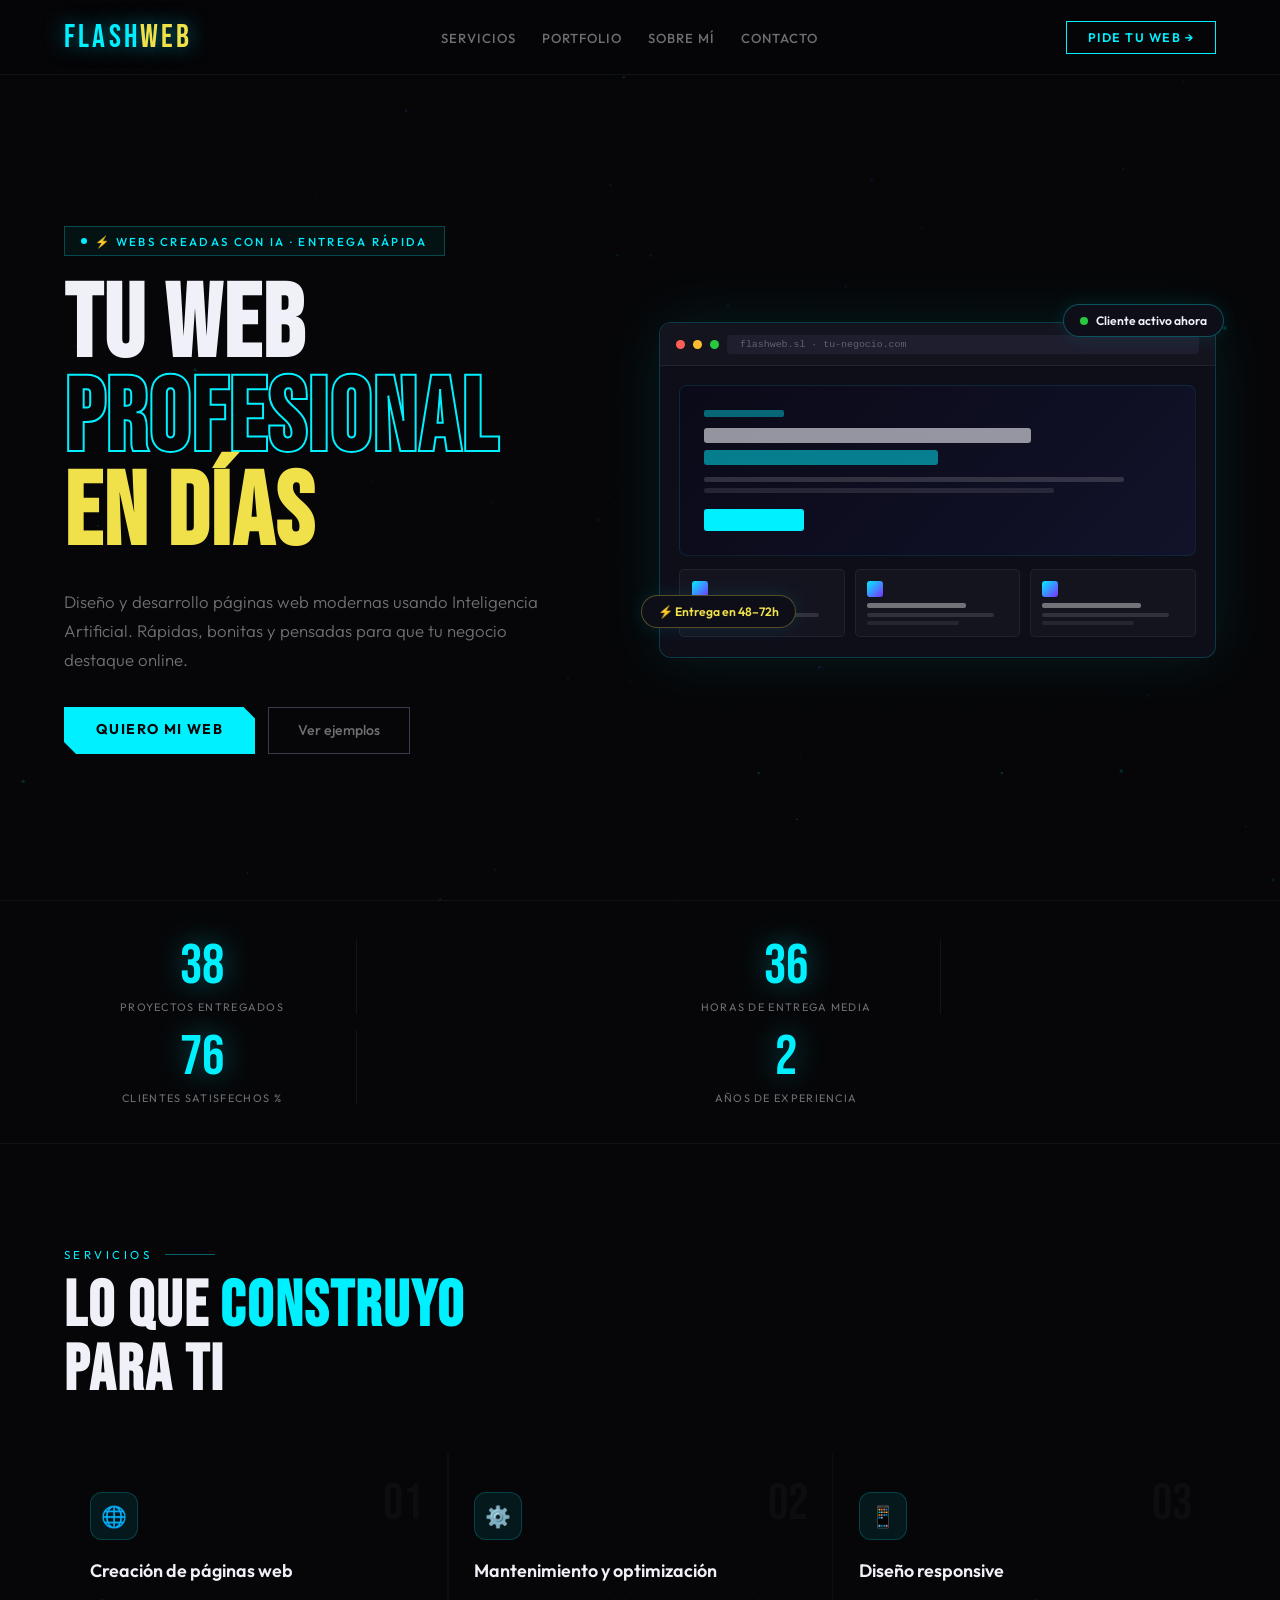
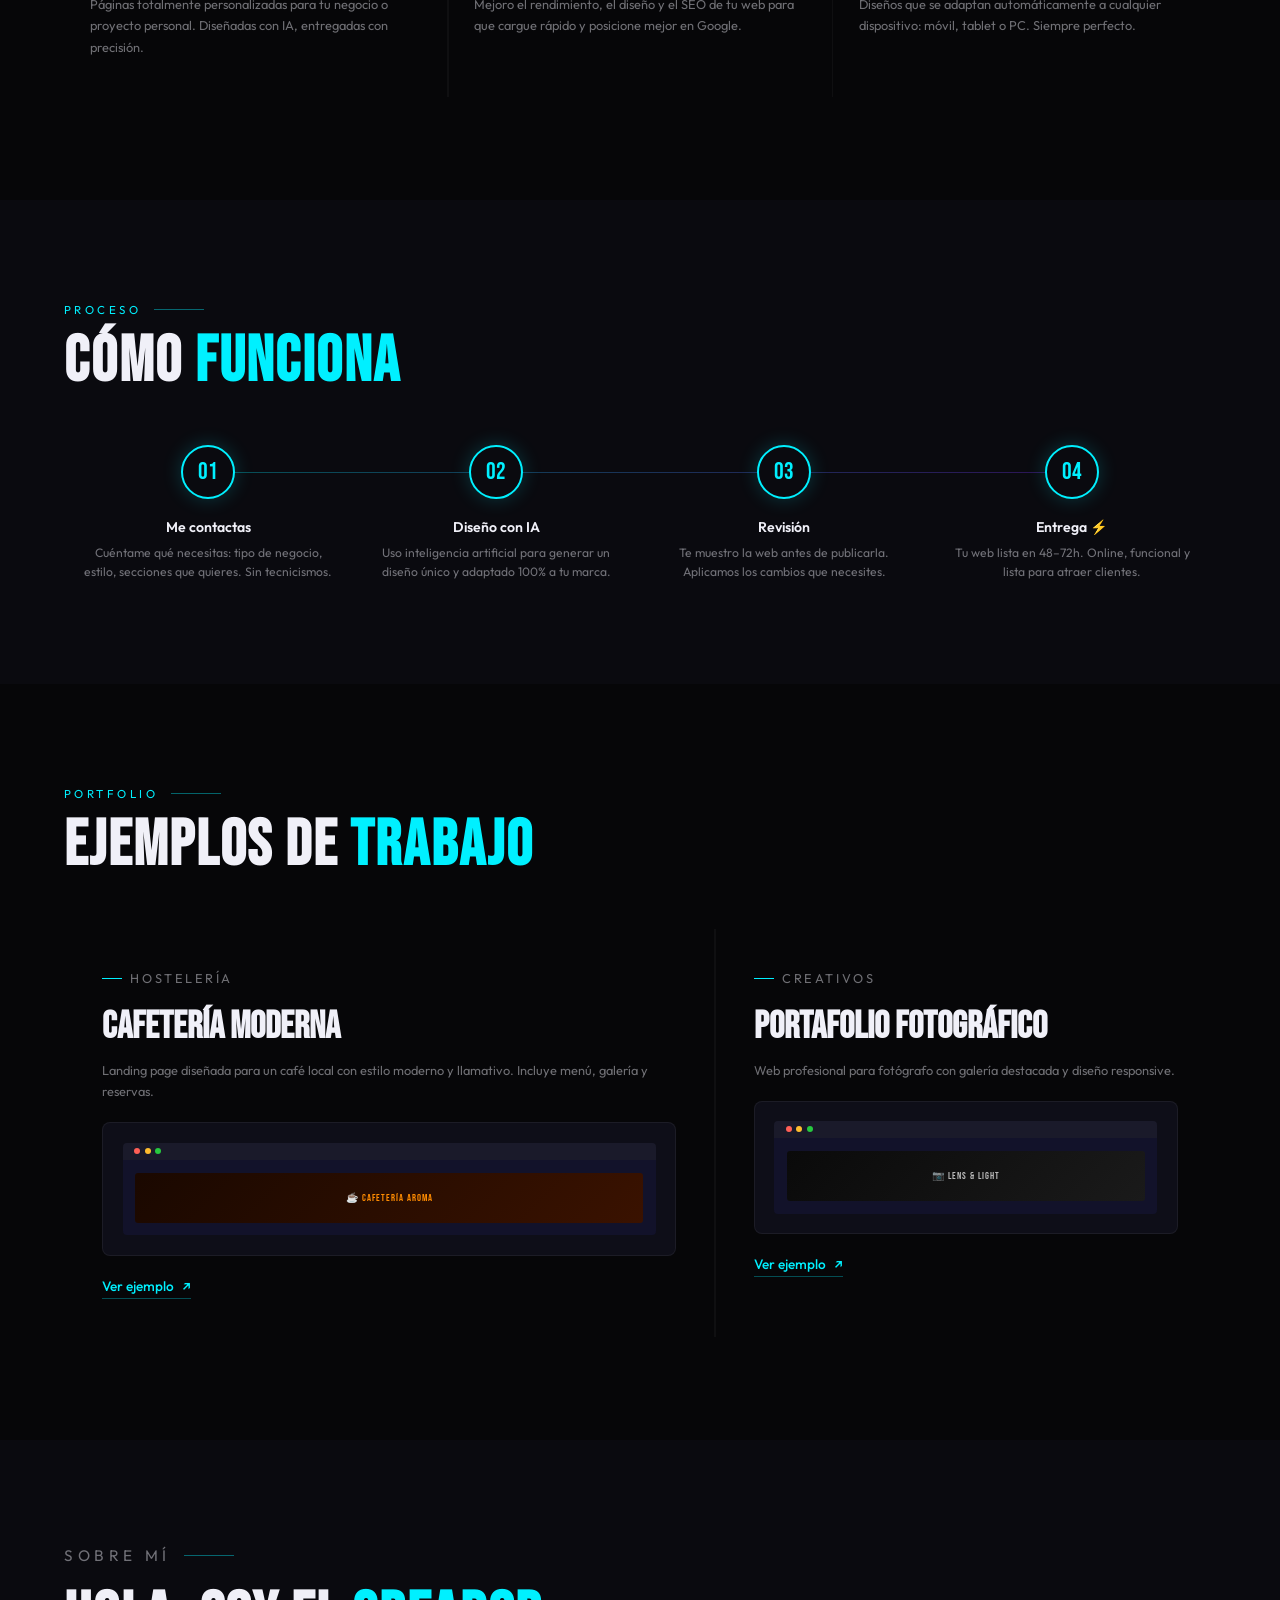
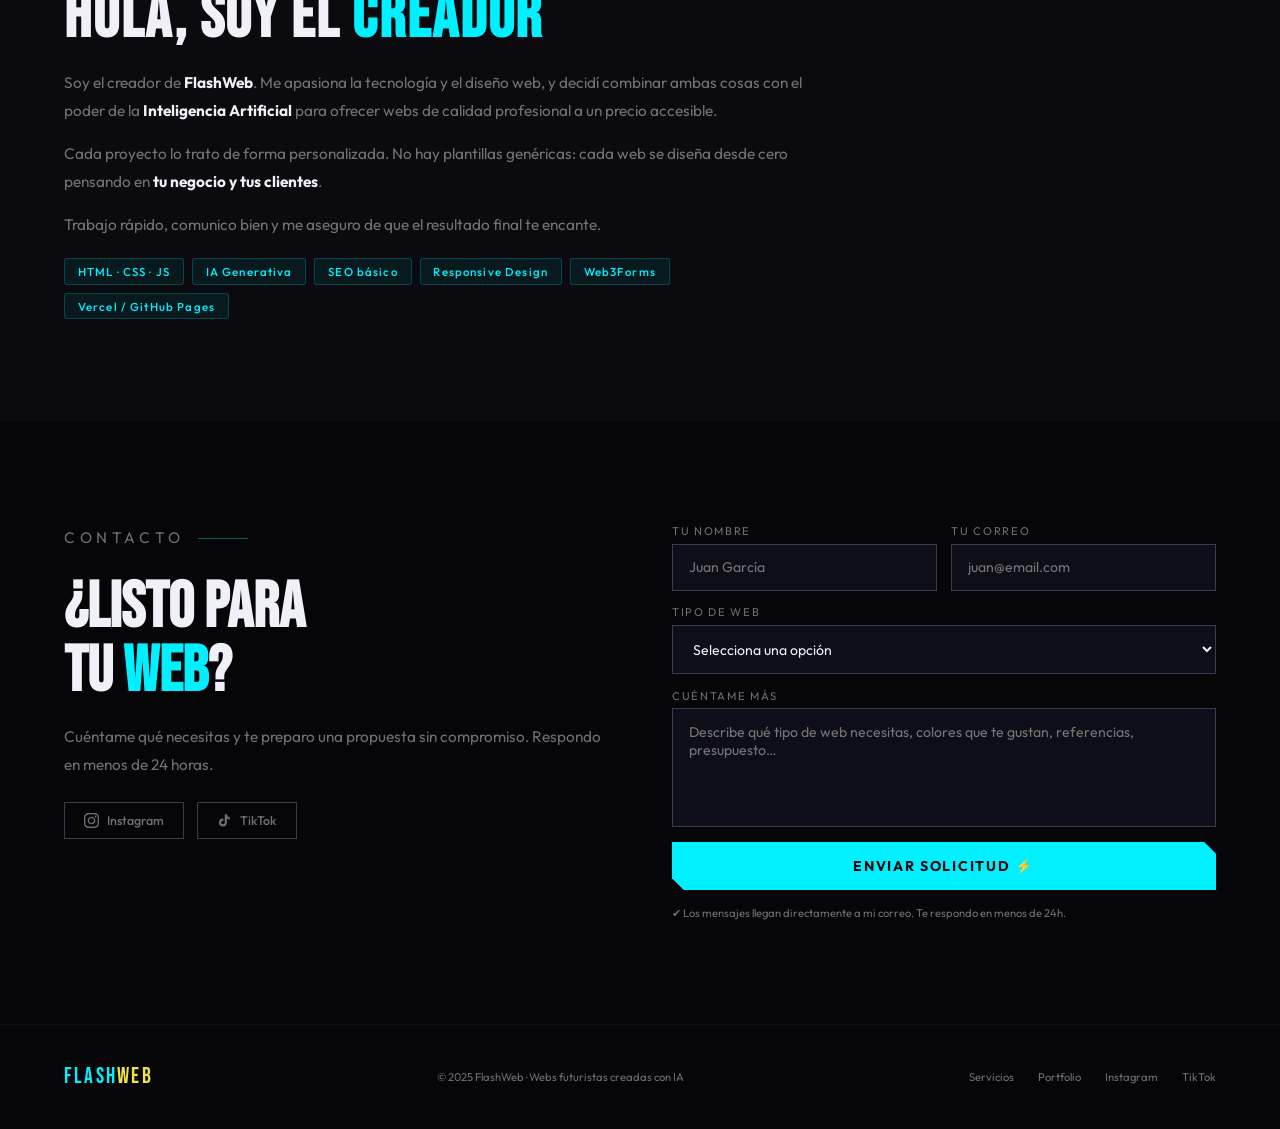
==== commit 0962b5cb: "Update index.html" ====
--- a/index.html
+++ b/index.html
@@ -7,634 +7,320 @@
   <link rel="preconnect" href="https://fonts.googleapis.com">
   <link href="https://fonts.googleapis.com/css2?family=Bebas+Neue&family=Outfit:wght@300;400;500;600&display=swap" rel="stylesheet">
   <style>
+    /* ══════════════════════════════════════
+       VARIABLES & RESET
+    ══════════════════════════════════════ */
     :root {
-      --bg: #060608;
-      --bg2: #0a0a0f;
-      --electric: #00f0ff;
+      --bg:        #060608;
+      --bg2:       #0a0a0f;
+      --electric:  #00f0ff;
       --electric2: #7b2fff;
-      --yellow: #f0e14a;
-      --white: #f0f0f8;
-      --grey: #3a3a50;
-      --text-muted: rgba(240,240,248,0.45);
-    }
-
-    *, *::before, *::after { margin: 0; padding: 0; box-sizing: border-box; }
-    html { scroll-behavior: smooth; }
-
-    body {
-      background: var(--bg);
-      color: var(--white);
-      font-family: 'Outfit', sans-serif;
-      overflow-x: hidden;
-    }
-
-
-
-    /* ─── CANVAS LIGHTNING ─── */
-    #bg-canvas { position: fixed; inset: 0; z-index: 0; opacity: .35; }
-
-    /* ─── NAV ─── */
+      --yellow:    #f0e14a;
+      --white:     #f0f0f8;
+      --grey:      #3a3a50;
+      --muted:     rgba(240,240,248,0.45);
+      --px:        clamp(1rem, 5vw, 4rem);
+      --sec:       clamp(3.5rem, 8vw, 7rem);
+    }
+    *, *::before, *::after { margin:0; padding:0; box-sizing:border-box; }
+    html { scroll-behavior:smooth; }
+    body { background:var(--bg); color:var(--white); font-family:'Outfit',sans-serif; overflow-x:hidden; }
+
+    /* ══════════════════════════════════════
+       CANVAS
+    ══════════════════════════════════════ */
+    #bg-canvas { position:fixed; inset:0; z-index:0; opacity:.35; pointer-events:none; }
+
+    /* ══════════════════════════════════════
+       NAV
+    ══════════════════════════════════════ */
     nav {
-      position: fixed; top: 0; left: 0; right: 0; z-index: 200;
-      display: flex; align-items: center; justify-content: space-between;
-      padding: 1.4rem 3rem;
-      background: linear-gradient(to bottom, rgba(6,6,8,.95) 0%, transparent 100%);
-      backdrop-filter: blur(2px);
+      position:fixed; top:0; left:0; right:0; z-index:200;
+      display:flex; align-items:center; justify-content:space-between;
+      padding:1.1rem var(--px);
+      background:rgba(6,6,8,.97);
+      border-bottom:1px solid rgba(255,255,255,.05);
     }
     .nav-logo {
-      font-family: 'Bebas Neue', sans-serif;
-      font-size: 2rem;
-      letter-spacing: .1em;
-      color: var(--electric);
-      text-decoration: none;
-      text-shadow: 0 0 20px rgba(0,240,255,.6);
-    }
-    .nav-logo span { color: var(--yellow); }
-    .nav-links { display: flex; gap: 2.5rem; list-style: none; }
-    .nav-links a { font-size: .85rem; font-weight: 500; letter-spacing: .1em; text-transform: uppercase; color: var(--text-muted); text-decoration: none; transition: color .25s; }
-    .nav-links a:hover { color: var(--electric); }
+      font-family:'Bebas Neue',sans-serif;
+      font-size:clamp(1.5rem,3.5vw,2rem);
+      letter-spacing:.1em; color:var(--electric); text-decoration:none;
+      text-shadow:0 0 20px rgba(0,240,255,.5); flex-shrink:0;
+    }
+    .nav-logo span { color:var(--yellow); }
+    .nav-links { display:flex; gap:clamp(1rem,2vw,2.5rem); list-style:none; }
+    .nav-links a {
+      font-size:.82rem; font-weight:500; letter-spacing:.08em; text-transform:uppercase;
+      color:var(--muted); text-decoration:none; transition:color .25s; white-space:nowrap;
+    }
+    .nav-links a:hover { color:var(--electric); }
     .nav-cta {
-      padding: .6rem 1.6rem;
-      border: 1px solid var(--electric);
-      color: var(--electric);
-      font-family: 'Outfit', sans-serif;
-      font-size: .8rem;
-      font-weight: 600;
-      letter-spacing: .15em;
-      text-transform: uppercase;
-      text-decoration: none;
-      position: relative; overflow: hidden;
-      transition: color .3s;
+      padding:.5rem 1.3rem; border:1px solid var(--electric); color:var(--electric);
+      font-size:.78rem; font-weight:600; letter-spacing:.12em; text-transform:uppercase;
+      text-decoration:none; position:relative; overflow:hidden; transition:color .3s;
+      white-space:nowrap; flex-shrink:0;
     }
     .nav-cta::before { content:''; position:absolute; inset:0; background:var(--electric); transform:translateY(100%); transition:transform .3s ease; }
-    .nav-cta:hover { color: var(--bg); }
+    .nav-cta:hover { color:var(--bg); }
     .nav-cta:hover::before { transform:translateY(0); }
     .nav-cta span { position:relative; z-index:1; }
 
-    /* ─── HERO ─── */
+    /* hamburger — hidden on desktop */
+    .nav-hamburger { display:none; flex-direction:column; gap:5px; cursor:pointer; padding:.4rem; flex-shrink:0; }
+    .nav-hamburger span { display:block; width:22px; height:2px; background:var(--electric); transition:transform .3s,opacity .3s; }
+    .nav-hamburger.open span:nth-child(1) { transform:translateY(7px) rotate(45deg); }
+    .nav-hamburger.open span:nth-child(2) { opacity:0; }
+    .nav-hamburger.open span:nth-child(3) { transform:translateY(-7px) rotate(-45deg); }
+
+    /* ══════════════════════════════════════
+       MOBILE MENU
+    ══════════════════════════════════════ */
+    .mobile-menu {
+      display:none; position:fixed; inset:0; z-index:190;
+      background:rgba(6,6,8,.98);
+      flex-direction:column; align-items:center; justify-content:center; gap:2rem;
+    }
+    .mobile-menu.open { display:flex; }
+    .mobile-menu a { font-family:'Bebas Neue',sans-serif; font-size:clamp(2rem,10vw,3rem); letter-spacing:.1em; color:var(--white); text-decoration:none; transition:color .2s; }
+    .mobile-menu a:hover { color:var(--electric); }
+    .mobile-menu .close-btn { position:absolute; top:1.2rem; right:1.2rem; font-size:1.4rem; color:var(--muted); cursor:pointer; background:none; border:none; }
+
+    /* ══════════════════════════════════════
+       HERO
+    ══════════════════════════════════════ */
     .hero {
-      position: relative; z-index: 1;
-      min-height: 100vh;
-      display: grid;
-      grid-template-columns: 1fr 1fr;
-      align-items: center;
-      padding: 8rem 3rem 4rem;
-      gap: 3rem;
-    }
-    .hero-left { display: flex; flex-direction: column; }
+      position:relative; z-index:1; min-height:100vh;
+      display:grid; grid-template-columns:1fr 1fr; align-items:center;
+      gap:clamp(1.5rem,3vw,3rem); padding:clamp(5rem,12vw,9rem) var(--px) 4rem;
+    }
+    .hero-left { display:flex; flex-direction:column; }
     .hero-badge {
-      display: inline-flex; align-items: center; gap: .5rem;
-      padding: .4rem 1rem;
-      border: 1px solid rgba(0,240,255,.25);
-      background: rgba(0,240,255,.05);
-      font-size: .75rem; font-weight: 500; letter-spacing: .2em; text-transform: uppercase;
-      color: var(--electric);
-      margin-bottom: 2rem;
-      width: fit-content;
-      opacity: 0; animation: fadeUp .7s ease .2s forwards;
+      display:inline-flex; align-items:center; gap:.5rem;
+      padding:.4rem 1rem; border:1px solid rgba(0,240,255,.25); background:rgba(0,240,255,.05);
+      font-size:clamp(.6rem,.9vw,.75rem); font-weight:500; letter-spacing:.2em; text-transform:uppercase;
+      color:var(--electric); margin-bottom:1.5rem; width:fit-content;
+      opacity:0; animation:fadeUp .7s ease .2s forwards;
     }
     .hero-badge::before { content:''; width:6px; height:6px; background:var(--electric); border-radius:50%; animation:blink 1.2s ease infinite; }
     @keyframes blink { 0%,100%{opacity:1;} 50%{opacity:0;} }
-
     .hero h1 {
-      font-family: 'Bebas Neue', sans-serif;
-      font-size: clamp(4.5rem, 8vw, 9rem);
-      line-height: .92;
-      letter-spacing: .02em;
-      opacity: 0; animation: fadeUp .9s ease .4s forwards;
-    }
-    .hero h1 .line-electric {
-      -webkit-text-stroke: 2px var(--electric);
-      color: transparent;
-      display: block;
-    }
-    .hero h1 .line-yellow { color: var(--yellow); display: block; }
+      font-family:'Bebas Neue',sans-serif;
+      font-size:clamp(3.2rem,8vw,9rem);
+      line-height:.92; letter-spacing:.02em;
+      opacity:0; animation:fadeUp .9s ease .4s forwards;
+    }
+    .hero h1 .line-electric { -webkit-text-stroke:2px var(--electric); color:transparent; display:block; }
+    .hero h1 .line-yellow   { color:var(--yellow); display:block; }
     .hero-desc {
-      margin-top: 2rem;
-      font-size: 1.05rem; font-weight: 300; line-height: 1.75;
-      color: var(--text-muted);
-      max-width: 480px;
-      opacity: 0; animation: fadeUp .8s ease .6s forwards;
+      margin-top:1.5rem; font-size:clamp(.88rem,1.4vw,1.05rem); font-weight:300; line-height:1.75;
+      color:var(--muted); max-width:480px; opacity:0; animation:fadeUp .8s ease .6s forwards;
     }
     .hero-actions {
-      margin-top: 2.5rem;
-      display: flex; gap: 1rem; align-items: center;
-      opacity: 0; animation: fadeUp .8s ease .8s forwards;
+      margin-top:2rem; display:flex; gap:.8rem; flex-wrap:wrap;
+      opacity:0; animation:fadeUp .8s ease .8s forwards;
     }
     .btn-primary {
-      display: inline-block;
-      padding: .9rem 2.2rem;
-      background: var(--electric);
-      color: var(--bg);
-      font-weight: 700; font-size: .9rem; letter-spacing: .1em; text-transform: uppercase;
-      text-decoration: none;
-      position: relative; overflow: hidden;
-      clip-path: polygon(0 0, calc(100% - 12px) 0, 100% 12px, 100% 100%, 12px 100%, 0 calc(100% - 12px));
-      transition: background .3s, color .3s;
-    }
-    .btn-primary:hover { background: var(--yellow); }
+      display:inline-block; padding:.85rem 2rem; background:var(--electric); color:var(--bg);
+      font-weight:700; font-size:.88rem; letter-spacing:.1em; text-transform:uppercase; text-decoration:none;
+      clip-path:polygon(0 0,calc(100% - 12px) 0,100% 12px,100% 100%,12px 100%,0 calc(100% - 12px));
+      transition:background .3s;
+    }
+    .btn-primary:hover { background:var(--yellow); }
     .btn-ghost {
-      display: inline-block;
-      padding: .9rem 2rem;
-      border: 1px solid var(--grey);
-      color: var(--text-muted);
-      font-size: .9rem; font-weight: 500; letter-spacing: .05em;
-      text-decoration: none;
-      transition: border-color .3s, color .3s;
-    }
-    .btn-ghost:hover { border-color: var(--electric); color: var(--electric); }
-
-    /* Hero right — animated browser mockup */
-    .hero-right {
-      position: relative;
-      opacity: 0; animation: fadeUp .9s ease .6s forwards;
-    }
-    .mockup {
-      background: #0e0e18;
-      border: 1px solid rgba(0,240,255,.2);
-      border-radius: 12px;
-      overflow: hidden;
-      box-shadow: 0 0 60px rgba(0,240,255,.1), 0 0 120px rgba(123,47,255,.08);
-    }
-    .mockup-bar {
-      background: #14141f;
-      padding: .8rem 1rem;
-      display: flex; align-items: center; gap: .6rem;
-      border-bottom: 1px solid rgba(255,255,255,.06);
-    }
-    .dot { width:10px; height:10px; border-radius:50%; }
-    .dot.r { background:#ff5f56; } .dot.y { background:#ffbd2e; } .dot.g { background:#27c93f; }
-    .mockup-url {
-      flex:1; background:#1e1e2e; border-radius:4px;
-      padding:.3rem 1rem; font-size:.7rem; color:rgba(255,255,255,.3); font-family:monospace;
-      margin-left:.5rem;
-    }
-    .mockup-body { padding: 1.5rem; }
-    .mockup-hero-area {
-      background: linear-gradient(135deg, #0a0a18, #12122a);
-      border-radius: 8px;
-      padding: 2rem;
-      margin-bottom: 1rem;
-      border: 1px solid rgba(0,240,255,.1);
-    }
-    .mockup-tag { width:80px; height:8px; background:rgba(0,240,255,.4); border-radius:2px; margin-bottom:.8rem; }
-    .mockup-h { width:70%; height:18px; background:rgba(240,240,248,.6); border-radius:3px; margin-bottom:.5rem; }
-    .mockup-h2 { width:50%; height:18px; background:rgba(0,240,255,.5); border-radius:3px; margin-bottom:1rem; }
-    .mockup-p { width:90%; height:6px; background:rgba(255,255,255,.15); border-radius:2px; margin-bottom:.4rem; }
-    .mockup-p2 { width:75%; height:6px; background:rgba(255,255,255,.1); border-radius:2px; margin-bottom:1.2rem; }
-    .mockup-btn { width:120px; height:28px; background:var(--electric); border-radius:3px; opacity:.9; }
-    .mockup-cards { display:grid; grid-template-columns:1fr 1fr 1fr; gap:.7rem; }
-    .mockup-card { background:#14141f; border:1px solid rgba(255,255,255,.06); border-radius:6px; padding:.8rem; }
-    .mockup-card-icon { width:20px; height:20px; background:linear-gradient(135deg,var(--electric),var(--electric2)); border-radius:4px; margin-bottom:.5rem; }
-    .mockup-card-t { width:70%; height:7px; background:rgba(255,255,255,.4); border-radius:2px; margin-bottom:.4rem; }
-    .mockup-card-d { width:90%; height:5px; background:rgba(255,255,255,.12); border-radius:2px; }
-    .mockup-card-d2 { width:65%; height:5px; background:rgba(255,255,255,.08); border-radius:2px; margin-top:.3rem; }
-
-    /* Floating stats */
+      display:inline-block; padding:.85rem 1.8rem; border:1px solid var(--grey); color:var(--muted);
+      font-size:.88rem; font-weight:500; text-decoration:none; transition:border-color .3s,color .3s;
+    }
+    .btn-ghost:hover { border-color:var(--electric); color:var(--electric); }
+
+    .hero-right { position:relative; opacity:0; animation:fadeUp .9s ease .6s forwards; }
     .stat-pill {
-      position: absolute;
-      background: #0e0e18;
-      border: 1px solid rgba(0,240,255,.3);
-      padding: .6rem 1.1rem;
-      border-radius: 50px;
-      font-size: .8rem; font-weight: 600;
-      display: flex; align-items: center; gap: .5rem;
-      box-shadow: 0 0 20px rgba(0,240,255,.1);
-      animation: floatPill 4s ease-in-out infinite;
-    }
-    .stat-pill .dot-g { width:8px; height:8px; background:#27c93f; border-radius:50%; }
-    .stat-pill-1 { top: -20px; right: -10px; animation-delay: 0s; }
-    .stat-pill-2 { bottom: 40px; left: -20px; animation-delay: 1.5s; color: var(--yellow); border-color: rgba(240,225,74,.3); }
+      position:absolute; background:#0e0e18; border:1px solid rgba(0,240,255,.3);
+      padding:.5rem 1rem; border-radius:50px; font-size:.76rem; font-weight:600;
+      display:flex; align-items:center; gap:.5rem; box-shadow:0 0 20px rgba(0,240,255,.1);
+      animation:floatPill 4s ease-in-out infinite; z-index:2; white-space:nowrap;
+    }
+    .stat-pill .dot-g { width:8px; height:8px; background:#27c93f; border-radius:50%; flex-shrink:0; }
+    .stat-pill-1 { top:-18px; right:-8px; }
+    .stat-pill-2 { bottom:30px; left:-18px; animation-delay:1.5s; color:var(--yellow); border-color:rgba(240,225,74,.3); }
     @keyframes floatPill { 0%,100%{transform:translateY(0);} 50%{transform:translateY(-8px);} }
-
-    /* ─── STATS BAR ─── */
+    .mockup { background:#0e0e18; border:1px solid rgba(0,240,255,.2); border-radius:12px; overflow:hidden; box-shadow:0 0 60px rgba(0,240,255,.1); }
+    .mockup-bar { background:#14141f; padding:.7rem 1rem; display:flex; align-items:center; gap:.5rem; border-bottom:1px solid rgba(255,255,255,.06); }
+    .dot { width:9px; height:9px; border-radius:50%; }
+    .dot.r{background:#ff5f56;} .dot.y{background:#ffbd2e;} .dot.g{background:#27c93f;}
+    .mockup-url { flex:1; background:#1e1e2e; border-radius:4px; padding:.25rem .8rem; font-size:.62rem; color:rgba(255,255,255,.3); font-family:monospace; }
+    .mockup-body { padding:1.2rem; }
+    .mockup-hero-area { background:linear-gradient(135deg,#0a0a18,#12122a); border-radius:8px; padding:1.5rem; margin-bottom:.8rem; border:1px solid rgba(0,240,255,.1); }
+    .mockup-tag  { width:80px;  height:7px;  background:rgba(0,240,255,.4);  border-radius:2px; margin-bottom:.7rem; }
+    .mockup-h    { width:70%;   height:15px; background:rgba(240,240,248,.6); border-radius:3px; margin-bottom:.4rem; }
+    .mockup-h2   { width:50%;   height:15px; background:rgba(0,240,255,.5);   border-radius:3px; margin-bottom:.8rem; }
+    .mockup-p    { width:90%;   height:5px;  background:rgba(255,255,255,.15); border-radius:2px; margin-bottom:.35rem; }
+    .mockup-p2   { width:75%;   height:5px;  background:rgba(255,255,255,.1);  border-radius:2px; margin-bottom:1rem; }
+    .mockup-btn  { width:100px; height:22px; background:var(--electric); border-radius:3px; }
+    .mockup-cards { display:grid; grid-template-columns:repeat(3,1fr); gap:.6rem; }
+    .mockup-card  { background:#14141f; border:1px solid rgba(255,255,255,.06); border-radius:5px; padding:.7rem; }
+    .mockup-card-icon { width:16px; height:16px; background:linear-gradient(135deg,var(--electric),var(--electric2)); border-radius:3px; margin-bottom:.4rem; }
+    .mockup-card-t    { width:70%; height:5px; background:rgba(255,255,255,.4);  border-radius:2px; margin-bottom:.3rem; }
+    .mockup-card-d    { width:90%; height:4px; background:rgba(255,255,255,.12); border-radius:2px; }
+    .mockup-card-d2   { width:65%; height:4px; background:rgba(255,255,255,.08); border-radius:2px; margin-top:.25rem; }
+
+    /* ══════════════════════════════════════
+       STATS BAR
+    ══════════════════════════════════════ */
     .stats-bar {
-      position: relative; z-index: 1;
-      border-top: 1px solid rgba(255,255,255,.05);
-      border-bottom: 1px solid rgba(255,255,255,.05);
-      padding: 2.5rem 3rem;
-      display: grid; grid-template-columns: repeat(4, 1fr);
-      gap: 1rem;
-    }
-    .stat-item { text-align: center; }
-    .stat-num {
-      font-family: 'Bebas Neue', sans-serif;
-      font-size: 3.5rem;
-      color: var(--electric);
-      line-height: 1;
-      text-shadow: 0 0 30px rgba(0,240,255,.4);
-    }
-    .stat-label { font-size: .75rem; letter-spacing: .15em; text-transform: uppercase; color: var(--text-muted); margin-top: .3rem; }
-    .stat-sep { width: 1px; background: rgba(255,255,255,.06); }
-
-    /* ─── SERVICES ─── */
-    .services {
-      position: relative; z-index: 1;
-      padding: 7rem 3rem;
-    }
-    .section-header { margin-bottom: 4rem; }
-    .section-tag {
-      font-size: .75rem; letter-spacing: .3em; text-transform: uppercase;
-      color: var(--electric); margin-bottom: .8rem;
-      display: flex; align-items: center; gap: .8rem;
-    }
+      position:relative; z-index:1;
+      border-top:1px solid rgba(255,255,255,.05); border-bottom:1px solid rgba(255,255,255,.05);
+      padding:clamp(1.5rem,3vw,2.5rem) var(--px);
+      display:grid; grid-template-columns:repeat(4,1fr); gap:1rem;
+    }
+    .stat-item  { text-align:center; }
+    .stat-num   { font-family:'Bebas Neue',sans-serif; font-size:clamp(2rem,5vw,3.5rem); color:var(--electric); line-height:1; text-shadow:0 0 30px rgba(0,240,255,.4); }
+    .stat-label { font-size:clamp(.6rem,.85vw,.75rem); letter-spacing:.12em; text-transform:uppercase; color:var(--muted); margin-top:.3rem; }
+    .stat-sep   { width:1px; background:rgba(255,255,255,.06); }
+
+    /* ══════════════════════════════════════
+       SHARED
+    ══════════════════════════════════════ */
+    .section-header { margin-bottom:clamp(2rem,4vw,4rem); }
+    .section-tag { font-size:.72rem; letter-spacing:.3em; text-transform:uppercase; color:var(--electric); margin-bottom:.8rem; display:flex; align-items:center; gap:.8rem; }
     .section-tag::after { content:''; flex:1; max-width:50px; height:1px; background:var(--electric); opacity:.4; }
-    .section-title {
-      font-family: 'Bebas Neue', sans-serif;
-      font-size: clamp(3rem, 5vw, 5.5rem);
-      line-height: 1;
-      letter-spacing: .03em;
-    }
+    .section-title { font-family:'Bebas Neue',sans-serif; font-size:clamp(2.4rem,5vw,5.5rem); line-height:1; letter-spacing:.03em; }
     .section-title em { font-style:normal; color:var(--electric); }
 
-    .services-grid {
-      display: grid;
-      grid-template-columns: repeat(3, 1fr);
-      gap: 1.5px;
-      background: rgba(255,255,255,.04);
-    }
-    .service-card {
-      background: var(--bg);
-      padding: 3rem 2.5rem;
-      position: relative; overflow: hidden;
-      transition: background .3s;
-      cursor: default;
-    }
-    .service-card::before {
-      content: '';
-      position: absolute; inset: 0;
-      background: linear-gradient(135deg, rgba(0,240,255,.04), rgba(123,47,255,.04));
-      opacity: 0; transition: opacity .4s;
-    }
-    .service-card:hover { background: #0a0a14; }
-    .service-card:hover::before { opacity: 1; }
-    .service-card::after {
-      content: '';
-      position: absolute; bottom: 0; left: 0; right: 0;
-      height: 2px;
-      background: linear-gradient(90deg, var(--electric), var(--electric2));
-      transform: scaleX(0); transform-origin: left;
-      transition: transform .4s ease;
-    }
-    .service-card:hover::after { transform: scaleX(1); }
-    .service-icon {
-      width: 52px; height: 52px;
-      background: rgba(0,240,255,.08);
-      border: 1px solid rgba(0,240,255,.2);
-      border-radius: 12px;
-      display: flex; align-items: center; justify-content: center;
-      font-size: 1.5rem;
-      margin-bottom: 1.5rem;
-      transition: background .3s, border-color .3s;
-    }
-    .service-card:hover .service-icon { background: rgba(0,240,255,.15); border-color: rgba(0,240,255,.5); }
-    .service-card h3 { font-size: 1.25rem; font-weight: 600; margin-bottom: .8rem; }
-    .service-card p { font-size: .9rem; line-height: 1.7; color: var(--text-muted); }
-    .service-num {
-      position: absolute; top: 2rem; right: 2rem;
-      font-family: 'Bebas Neue', sans-serif; font-size: 4rem;
-      color: rgba(255,255,255,.03);
-      line-height: 1;
-    }
-
-    /* ─── PROCESS ─── */
-    .process {
-      position: relative; z-index: 1;
-      padding: 7rem 3rem;
-      background: var(--bg2);
-    }
-    .process-steps {
-      display: grid; grid-template-columns: repeat(4, 1fr);
-      gap: 0;
-      margin-top: 4rem;
-      position: relative;
-    }
-    .process-steps::before {
-      content: '';
-      position: absolute;
-      top: 28px; left: calc(12.5% + 20px); right: calc(12.5% + 20px);
-      height: 1px;
-      background: linear-gradient(90deg, var(--electric), var(--electric2));
-      opacity: .3;
-    }
-    .step { text-align: center; padding: 0 1rem; position: relative; }
-    .step-num {
-      width: 56px; height: 56px;
-      border: 2px solid var(--electric);
-      border-radius: 50%;
-      display: flex; align-items: center; justify-content: center;
-      font-family: 'Bebas Neue', sans-serif; font-size: 1.6rem;
-      color: var(--electric);
-      margin: 0 auto 1.5rem;
-      background: var(--bg2);
-      position: relative; z-index: 1;
-      box-shadow: 0 0 20px rgba(0,240,255,.2);
-    }
-    .step h4 { font-size: 1rem; font-weight: 600; margin-bottom: .5rem; }
-    .step p { font-size: .85rem; color: var(--text-muted); line-height: 1.6; }
-
-    /* ─── PORTFOLIO ─── */
-    .portfolio {
-      position: relative; z-index: 1;
-      padding: 7rem 3rem;
-    }
-    .portfolio-grid {
-      display: grid;
-      grid-template-columns: 1.3fr 1fr;
-      gap: 1.5px;
-      background: rgba(255,255,255,.04);
-      margin-top: 4rem;
-    }
-    .portfolio-card {
-      background: var(--bg);
-      padding: 3rem;
-      position: relative; overflow: hidden;
-      group: portfolio;
-    }
-    .portfolio-card:hover .portfolio-arrow { transform: translate(4px, -4px); }
-    .portfolio-tag {
-      font-size: .7rem; letter-spacing: .2em; text-transform: uppercase;
-      color: var(--electric);
-      margin-bottom: 1rem;
-      display: flex; align-items: center; gap: .5rem;
-    }
+    /* ══════════════════════════════════════
+       SERVICES
+    ══════════════════════════════════════ */
+    .services { position:relative; z-index:1; padding:var(--sec) var(--px); }
+    .services-grid { display:grid; grid-template-columns:repeat(3,1fr); gap:1.5px; background:rgba(255,255,255,.04); }
+    .service-card { background:var(--bg); padding:clamp(1.5rem,3vw,3rem) clamp(1.2rem,2vw,2.5rem); position:relative; overflow:hidden; transition:background .3s; }
+    .service-card::before { content:''; position:absolute; inset:0; background:linear-gradient(135deg,rgba(0,240,255,.04),rgba(123,47,255,.04)); opacity:0; transition:opacity .4s; }
+    .service-card:hover { background:#0a0a14; }
+    .service-card:hover::before { opacity:1; }
+    .service-card::after { content:''; position:absolute; bottom:0; left:0; right:0; height:2px; background:linear-gradient(90deg,var(--electric),var(--electric2)); transform:scaleX(0); transform-origin:left; transition:transform .4s ease; }
+    .service-card:hover::after { transform:scaleX(1); }
+    .service-icon { width:48px; height:48px; background:rgba(0,240,255,.08); border:1px solid rgba(0,240,255,.2); border-radius:12px; display:flex; align-items:center; justify-content:center; font-size:1.3rem; margin-bottom:1.2rem; transition:background .3s,border-color .3s; }
+    .service-card:hover .service-icon { background:rgba(0,240,255,.15); border-color:rgba(0,240,255,.5); }
+    .service-card h3 { font-size:clamp(.95rem,1.4vw,1.2rem); font-weight:600; margin-bottom:.7rem; }
+    .service-card p  { font-size:clamp(.8rem,1vw,.9rem); line-height:1.7; color:var(--muted); }
+    .service-num { position:absolute; top:1.5rem; right:1.5rem; font-family:'Bebas Neue',sans-serif; font-size:clamp(2.5rem,4vw,4rem); color:rgba(255,255,255,.03); line-height:1; }
+
+    /* ══════════════════════════════════════
+       PROCESS
+    ══════════════════════════════════════ */
+    .process { position:relative; z-index:1; padding:var(--sec) var(--px); background:var(--bg2); }
+    .process-steps { display:grid; grid-template-columns:repeat(4,1fr); gap:0; margin-top:clamp(2rem,4vw,4rem); position:relative; }
+    .process-steps::before { content:''; position:absolute; top:27px; left:calc(12.5% + 20px); right:calc(12.5% + 20px); height:1px; background:linear-gradient(90deg,var(--electric),var(--electric2)); opacity:.3; }
+    .step { text-align:center; padding:0 clamp(.5rem,1.5vw,1rem); position:relative; }
+    .step-num { width:54px; height:54px; border:2px solid var(--electric); border-radius:50%; display:flex; align-items:center; justify-content:center; font-family:'Bebas Neue',sans-serif; font-size:1.5rem; color:var(--electric); margin:0 auto 1.2rem; background:var(--bg2); position:relative; z-index:1; box-shadow:0 0 20px rgba(0,240,255,.2); }
+    .step h4 { font-size:clamp(.88rem,1.1vw,1rem); font-weight:600; margin-bottom:.4rem; }
+    .step p  { font-size:clamp(.76rem,.95vw,.85rem); color:var(--muted); line-height:1.6; }
+
+    /* ══════════════════════════════════════
+       PORTFOLIO
+    ══════════════════════════════════════ */
+    .portfolio { position:relative; z-index:1; padding:var(--sec) var(--px); }
+    .portfolio-grid { display:grid; grid-template-columns:1.3fr 1fr; gap:1.5px; background:rgba(255,255,255,.04); margin-top:clamp(2rem,4vw,4rem); }
+    .portfolio-card { background:var(--bg); padding:clamp(1.5rem,3vw,3rem); position:relative; overflow:hidden; }
+    .portfolio-card:hover .portfolio-arrow { transform:translate(4px,-4px); }
+    .portfolio-tag { font-size:.7rem; letter-spacing:.2em; text-transform:uppercase; color:var(--electric); margin-bottom:.8rem; display:flex; align-items:center; gap:.5rem; }
     .portfolio-tag::before { content:''; width:20px; height:1px; background:var(--electric); }
-    .portfolio-card h3 { font-family: 'Bebas Neue', sans-serif; font-size: 2.5rem; line-height: 1; margin-bottom: 1rem; }
-    .portfolio-card p { color: var(--text-muted); font-size: .9rem; line-height: 1.7; max-width: 380px; margin-bottom: 2rem; }
-    .portfolio-visual {
-      background: #0e0e18;
-      border-radius: 8px;
-      padding: 1.5rem;
-      border: 1px solid rgba(255,255,255,.06);
-      margin-bottom: 1.5rem;
-    }
-    .portfolio-link {
-      display: inline-flex; align-items: center; gap: .5rem;
-      color: var(--electric); font-size: .85rem; font-weight: 500;
-      text-decoration: none;
-      border-bottom: 1px solid rgba(0,240,255,.3);
-      padding-bottom: .2rem;
-      transition: border-color .3s;
-    }
-    .portfolio-link:hover { border-color: var(--electric); }
-    .portfolio-arrow { display: inline-block; transition: transform .3s; }
-
-    /* mini mockups inside portfolio */
-    .mini-mockup { font-size: .7rem; }
-    .mm-bar { background: #1a1a2a; padding: .4rem .8rem; border-radius: 4px 4px 0 0; display:flex; gap:.3rem; align-items:center; }
-    .mm-dot { width:6px; height:6px; border-radius:50%; }
-    .mm-body { background: #12122a; padding: 1rem; border-radius: 0 0 4px 4px; }
-    .mm-hero { height: 60px; background: linear-gradient(135deg, #1a0a3a, #0a1a3a); border-radius:3px; display:flex; align-items:center; justify-content:center; }
-    .mm-title { color:rgba(255,255,255,.6); font-size:.65rem; font-family:'Bebas Neue',sans-serif; letter-spacing:.1em; }
-
-    /* ─── ABOUT ─── */
-    .about {
-      position: relative; z-index: 1;
-      padding: 7rem 3rem;
-      background: var(--bg2);
-      max-width: 800px;
-      margin: 0 auto;
-    }
-    .about p { font-size: 1rem; line-height: 1.8; color: var(--text-muted); margin-bottom: 1.2rem; }
-    .about p strong { color: var(--white); }
-    .about-tags { display: flex; flex-wrap: wrap; gap: .5rem; margin-top: 1.5rem; }
-    .tag {
-      padding: .35rem .9rem;
-      background: rgba(0,240,255,.07);
-      border: 1px solid rgba(0,240,255,.2);
-      color: var(--electric);
-      font-size: .75rem; font-weight: 500; letter-spacing: .1em;
-      border-radius: 3px;
-    }
-
-    /* ─── CONTACT ─── */
-    .contact-section {
-      position: relative; z-index: 1;
-      padding: 7rem 3rem;
-      display: grid; grid-template-columns: 1fr 1fr;
-      gap: 5rem; align-items: start;
-    }
-    .contact-left h2 { font-family: 'Bebas Neue', sans-serif; font-size: clamp(3rem,5vw,5.5rem); line-height:1; margin-bottom:1.5rem; }
+    .portfolio-card h3 { font-family:'Bebas Neue',sans-serif; font-size:clamp(1.6rem,3vw,2.5rem); line-height:1; margin-bottom:.8rem; }
+    .portfolio-card p  { color:var(--muted); font-size:clamp(.8rem,1vw,.9rem); line-height:1.7; margin-bottom:1.2rem; }
+    .portfolio-visual  { background:#0e0e18; border-radius:8px; padding:1.2rem; border:1px solid rgba(255,255,255,.06); margin-bottom:1.2rem; }
+    .portfolio-link    { display:inline-flex; align-items:center; gap:.5rem; color:var(--electric); font-size:.85rem; font-weight:500; text-decoration:none; border-bottom:1px solid rgba(0,240,255,.3); padding-bottom:.2rem; transition:border-color .3s; }
+    .portfolio-link:hover { border-color:var(--electric); }
+    .portfolio-arrow   { display:inline-block; transition:transform .3s; }
+    .mini-mockup { font-size:.7rem; }
+    .mm-bar  { background:#1a1a2a; padding:.35rem .7rem; border-radius:4px 4px 0 0; display:flex; gap:.3rem; align-items:center; }
+    .mm-dot  { width:6px; height:6px; border-radius:50%; }
+    .mm-body { background:#12122a; padding:.8rem; border-radius:0 0 4px 4px; }
+    .mm-hero { height:50px; border-radius:3px; display:flex; align-items:center; justify-content:center; }
+    .mm-title{ font-size:.62rem; font-family:'Bebas Neue',sans-serif; letter-spacing:.1em; }
+
+    /* ══════════════════════════════════════
+       ABOUT
+    ══════════════════════════════════════ */
+    .about { position:relative; z-index:1; padding:var(--sec) var(--px); background:var(--bg2); }
+    .about-inner { max-width:760px; }
+    .about p        { font-size:clamp(.88rem,1.2vw,1rem); line-height:1.8; color:var(--muted); margin-bottom:1rem; }
+    .about p strong { color:var(--white); }
+    .about-tags     { display:flex; flex-wrap:wrap; gap:.5rem; margin-top:1.2rem; }
+    .tag { padding:.3rem .8rem; background:rgba(0,240,255,.07); border:1px solid rgba(0,240,255,.2); color:var(--electric); font-size:.72rem; font-weight:500; letter-spacing:.1em; border-radius:3px; }
+
+    /* ══════════════════════════════════════
+       CONTACT
+    ══════════════════════════════════════ */
+    .contact-section { position:relative; z-index:1; padding:var(--sec) var(--px); display:grid; grid-template-columns:1fr 1fr; gap:clamp(2rem,5vw,5rem); align-items:start; }
+    .contact-left h2 { font-family:'Bebas Neue',sans-serif; font-size:clamp(2.4rem,5vw,5.5rem); line-height:1; margin-bottom:1.2rem; }
     .contact-left h2 em { font-style:normal; color:var(--electric); }
-    .contact-left p { color: var(--text-muted); font-size: 1rem; line-height: 1.8; margin-bottom: 2rem; }
-    .contact-social { display: flex; gap: 1rem; }
-    .social-link {
-      padding: .7rem 1.5rem;
-      border: 1px solid var(--grey);
-      color: var(--text-muted);
-      text-decoration: none;
-      font-size: .8rem; font-weight: 500;
-      display: flex; align-items: center; gap: .5rem;
-      transition: border-color .3s, color .3s;
-    }
-    .social-link:hover { border-color: var(--electric); color: var(--electric); }
-
-    .contact-form { display: flex; flex-direction: column; gap: 1rem; }
-    .form-row { display: grid; grid-template-columns: 1fr 1fr; gap: 1rem; }
-    .form-field { display: flex; flex-direction: column; gap: .4rem; }
-    .form-field label { font-size: .75rem; letter-spacing: .15em; text-transform: uppercase; color: var(--text-muted); }
-    .form-field input, .form-field textarea, .form-field select {
-      background: #0e0e18;
-      border: 1px solid var(--grey);
-      color: var(--white);
-      padding: .9rem 1rem;
-      font-family: 'Outfit', sans-serif; font-size: .9rem;
-      outline: none;
-      transition: border-color .3s;
-      width: 100%;
-      resize: none;
-    }
-    .form-field input:focus, .form-field textarea:focus, .form-field select:focus { border-color: var(--electric); }
-    .form-field select option { background: #0e0e18; }
-    .form-submit {
-      margin-top: .5rem;
-      background: var(--electric);
-      color: var(--bg);
-      border: none;
-      padding: 1rem 2.5rem;
-      font-family: 'Outfit', sans-serif;
-      font-size: .9rem; font-weight: 700; letter-spacing: .15em; text-transform: uppercase;
-      cursor: pointer;
-      clip-path: polygon(0 0, calc(100% - 12px) 0, 100% 12px, 100% 100%, 12px 100%, 0 calc(100% - 12px));
-      transition: background .3s;
-      width: 100%;
-    }
-    .form-submit:hover { background: var(--yellow); }
-    .form-note { font-size: .75rem; color: var(--text-muted); margin-top: .3rem; line-height: 1.5; }
-
-    /* ─── FOOTER ─── */
-    footer {
-      position: relative; z-index: 1;
-      padding: 3rem;
-      border-top: 1px solid rgba(255,255,255,.05);
-      display: flex; justify-content: space-between; align-items: center;
-    }
-    .footer-logo { font-family: 'Bebas Neue', sans-serif; font-size: 1.5rem; letter-spacing: .1em; color: var(--electric); text-shadow: 0 0 15px rgba(0,240,255,.4); }
-    .footer-logo span { color: var(--yellow); }
-    footer p { font-size: .75rem; color: var(--text-muted); }
-    .footer-links { display: flex; gap: 2rem; }
-    .footer-links a { font-size: .75rem; color: var(--text-muted); text-decoration: none; letter-spacing: .05em; transition: color .3s; }
-    .footer-links a:hover { color: var(--electric); }
-
-    /* ─── ANIMATIONS ─── */
-    @keyframes fadeUp { from { opacity:0; transform:translateY(28px); } to { opacity:1; transform:translateY(0); } }
-
-    .reveal { opacity: 0; transform: translateY(30px); transition: opacity .7s ease, transform .7s ease; }
-    .reveal.visible { opacity: 1; transform: translateY(0); }
-
-    /* ─── HAMBURGER MENU ─── */
-    .nav-hamburger {
-      display: none;
-      flex-direction: column;
-      gap: 5px;
-      cursor: pointer;
-      padding: .3rem;
-    }
-    .nav-hamburger span {
-      display: block; width: 22px; height: 2px;
-      background: var(--electric);
-      transition: transform .3s, opacity .3s;
-    }
-    .nav-hamburger.open span:nth-child(1) { transform: translateY(7px) rotate(45deg); }
-    .nav-hamburger.open span:nth-child(2) { opacity: 0; }
-    .nav-hamburger.open span:nth-child(3) { transform: translateY(-7px) rotate(-45deg); }
-
-    .mobile-menu {
-      display: none;
-      position: fixed;
-      top: 0; left: 0; right: 0; bottom: 0;
-      background: rgba(6,6,8,.97);
-      z-index: 150;
-      flex-direction: column;
-      align-items: center;
-      justify-content: center;
-      gap: 2.5rem;
-    }
-    .mobile-menu.open { display: flex; }
-    .mobile-menu a {
-      font-family: 'Bebas Neue', sans-serif;
-      font-size: 3rem;
-      letter-spacing: .1em;
-      color: var(--white);
-      text-decoration: none;
-      transition: color .2s;
-    }
-    .mobile-menu a:hover { color: var(--electric); }
-    .mobile-menu .close-btn {
-      position: absolute; top: 1.5rem; right: 1.5rem;
-      font-size: 1.5rem; color: var(--text-muted); cursor: pointer;
-      background: none; border: none;
-    }
-
-    @media (max-width: 768px) {
-      .nav-hamburger { display: flex; }
-      .nav-cta { display: none; }
-    }
-
-    /* Tablet grande / escritorio medio (max 1100px) */
-    @media (max-width: 1100px) {
-      nav { padding: 1.2rem 2rem; }
-      .hero { padding: 7rem 2rem 4rem; gap: 2rem; }
-      .services { padding: 6rem 2rem; }
-      .services-grid { grid-template-columns: repeat(2, 1fr); }
-      .process { padding: 6rem 2rem; }
-      .portfolio { padding: 6rem 2rem; }
-      .about { padding: 6rem 2rem; gap: 3rem; }
-      .contact-section { padding: 6rem 2rem; gap: 3rem; }
-      footer { padding: 2.5rem 2rem; }
-    }
-
-    /* Tablet (max 768px) */
-    @media (max-width: 768px) {
-      nav { padding: 1rem 1.5rem; }
-      nav ul { display: none; }
-      .nav-cta { padding: .5rem 1.1rem; font-size: .7rem; }
-
-      .hero {
-        grid-template-columns: 1fr;
-        padding: 6rem 1.5rem 3rem;
-        min-height: auto;
-      }
-      .hero h1 { font-size: clamp(3.5rem, 14vw, 6rem); }
-      .hero-right { display: none; }
-      .hero-badge { font-size: .65rem; }
-      .hero-desc { font-size: .95rem; }
-      .hero-actions { flex-direction: column; align-items: flex-start; gap: .8rem; }
-      .btn-primary, .btn-ghost { width: 100%; text-align: center; }
-
-      .stats-bar {
-        grid-template-columns: repeat(2, 1fr);
-        padding: 2rem 1.5rem;
-        gap: 1.5rem;
-      }
-      .stat-sep { display: none; }
-      .stat-num { font-size: 2.8rem; }
-
-      .services { padding: 4rem 1.5rem; }
-      .services-grid { grid-template-columns: 1fr; gap: 1px; }
-      .service-card { padding: 2rem 1.5rem; }
-
-      .process { padding: 4rem 1.5rem; }
-      .process-steps { grid-template-columns: 1fr 1fr; gap: 2rem; }
-      .process-steps::before { display: none; }
-
-      .portfolio { padding: 4rem 1.5rem; }
-      .portfolio-grid { grid-template-columns: 1fr; }
-      .portfolio-card { padding: 2rem 1.5rem; }
-
-      .about { padding: 4rem 1.5rem; }
-      .about-visual { display: none; }
-
-      .contact-section {
-        grid-template-columns: 1fr;
-        padding: 4rem 1.5rem;
-        gap: 2.5rem;
-      }
-      .contact-left h2 { font-size: clamp(2.5rem, 10vw, 4rem); }
-      .contact-social { flex-wrap: wrap; }
-      .form-row { grid-template-columns: 1fr; }
-
-      footer {
-        flex-direction: column;
-        gap: 1.2rem;
-        text-align: center;
-        padding: 2rem 1.5rem;
-      }
-      .footer-links { flex-wrap: wrap; justify-content: center; gap: 1rem; }
-    }
-
-    /* Móvil pequeño (max 400px) */
-    @media (max-width: 400px) {
-      nav { padding: .9rem 1rem; }
-      .nav-logo { font-size: 1.5rem; }
-      .nav-cta { display: none; }
-
-      .hero { padding: 5.5rem 1rem 2.5rem; }
-      .hero h1 { font-size: clamp(3rem, 16vw, 4.5rem); }
-      .hero-badge { font-size: .6rem; padding: .3rem .8rem; }
-
-      .stats-bar { padding: 1.5rem 1rem; gap: 1rem; }
-      .stat-num { font-size: 2.4rem; }
-      .stat-label { font-size: .65rem; }
-
-      .section-title { font-size: clamp(2.2rem, 10vw, 3.5rem); }
-      .services { padding: 3rem 1rem; }
-      .service-card { padding: 1.5rem 1rem; }
-      .service-icon { width: 44px; height: 44px; font-size: 1.2rem; }
-
-      .process { padding: 3rem 1rem; }
-      .process-steps { grid-template-columns: 1fr; gap: 2rem; }
-      .step-num { width: 46px; height: 46px; font-size: 1.3rem; }
-
-      .portfolio { padding: 3rem 1rem; }
-      .portfolio-card { padding: 1.5rem 1rem; }
-      .portfolio-card h3 { font-size: 2rem; }
-
-      .about { padding: 3rem 1rem; }
-      .contact-section { padding: 3rem 1rem; }
-
-      footer { padding: 1.5rem 1rem; }
-      .footer-links { gap: .8rem; }
+    .contact-left p { color:var(--muted); font-size:clamp(.86rem,1.2vw,1rem); line-height:1.8; margin-bottom:1.5rem; }
+    .contact-social { display:flex; gap:.8rem; flex-wrap:wrap; }
+    .social-link { padding:.6rem 1.2rem; border:1px solid var(--grey); color:var(--muted); text-decoration:none; font-size:.78rem; font-weight:500; display:flex; align-items:center; gap:.5rem; transition:border-color .3s,color .3s; }
+    .social-link:hover { border-color:var(--electric); color:var(--electric); }
+    .contact-form { display:flex; flex-direction:column; gap:.9rem; }
+    .form-row     { display:grid; grid-template-columns:1fr 1fr; gap:.9rem; }
+    .form-field   { display:flex; flex-direction:column; gap:.35rem; }
+    .form-field label { font-size:.7rem; letter-spacing:.15em; text-transform:uppercase; color:var(--muted); }
+    .form-field input, .form-field textarea, .form-field select { background:#0e0e18; border:1px solid var(--grey); color:var(--white); padding:.85rem 1rem; font-family:'Outfit',sans-serif; font-size:.88rem; outline:none; transition:border-color .3s; width:100%; resize:none; }
+    .form-field input:focus, .form-field textarea:focus, .form-field select:focus { border-color:var(--electric); }
+    .form-field select option { background:#0e0e18; }
+    .form-submit { background:var(--electric); color:var(--bg); border:none; padding:.95rem 2rem; font-family:'Outfit',sans-serif; font-size:.88rem; font-weight:700; letter-spacing:.12em; text-transform:uppercase; cursor:pointer; width:100%; clip-path:polygon(0 0,calc(100% - 12px) 0,100% 12px,100% 100%,12px 100%,0 calc(100% - 12px)); transition:background .3s; }
+    .form-submit:hover { background:var(--yellow); }
+    .form-note { font-size:.7rem; color:var(--muted); line-height:1.5; }
+
+    /* ══════════════════════════════════════
+       FOOTER
+    ══════════════════════════════════════ */
+    footer { position:relative; z-index:1; padding:clamp(1.5rem,3vw,3rem) var(--px); border-top:1px solid rgba(255,255,255,.05); display:flex; justify-content:space-between; align-items:center; flex-wrap:wrap; gap:1rem; }
+    .footer-logo { font-family:'Bebas Neue',sans-serif; font-size:1.4rem; letter-spacing:.1em; color:var(--electric); }
+    .footer-logo span { color:var(--yellow); }
+    footer p       { font-size:.7rem; color:var(--muted); }
+    .footer-links  { display:flex; gap:1.5rem; flex-wrap:wrap; }
+    .footer-links a{ font-size:.7rem; color:var(--muted); text-decoration:none; transition:color .3s; }
+    .footer-links a:hover { color:var(--electric); }
+
+    /* ══════════════════════════════════════
+       ANIMATIONS
+    ══════════════════════════════════════ */
+    @keyframes fadeUp { from{opacity:0;transform:translateY(28px);} to{opacity:1;transform:translateY(0);} }
+    .reveal { opacity:0; transform:translateY(30px); transition:opacity .7s ease,transform .7s ease; }
+    .reveal.visible { opacity:1; transform:translateY(0); }
+
+    /* ══════════════════════════════════════
+       RESPONSIVE — tablet ≤900px
+       Solo logo + hamburguesa en el nav.
+       Layouts pasan a 1 columna.
+    ══════════════════════════════════════ */
+    @media (max-width: 900px) {
+      .nav-links     { display:none; }
+      .nav-cta       { display:none; }
+      .nav-hamburger { display:flex; }
+
+      .hero { grid-template-columns:1fr; min-height:auto; gap:0; }
+      .hero-right { display:none; }
+
+      .stats-bar { grid-template-columns:repeat(2,1fr); }
+      .stat-sep  { display:none; }
+
+      .services-grid { grid-template-columns:repeat(2,1fr); }
+
+      .process-steps         { grid-template-columns:repeat(2,1fr); gap:2rem; }
+      .process-steps::before { display:none; }
+
+      .portfolio-grid  { grid-template-columns:1fr; }
+      .contact-section { grid-template-columns:1fr; }
+    }
+
+    /* ══════════════════════════════════════
+       RESPONSIVE — móvil ≤580px
+    ══════════════════════════════════════ */
+    @media (max-width: 580px) {
+      .services-grid { grid-template-columns:1fr; }
+      .process-steps { grid-template-columns:1fr; gap:1.5rem; }
+      .hero-actions  { flex-direction:column; }
+      .btn-primary, .btn-ghost { text-align:center; width:100%; }
+      .form-row      { grid-template-columns:1fr; }
+      footer         { flex-direction:column; align-items:center; text-align:center; }
+      .footer-links  { justify-content:center; }
     }
   </style>
 </head>
@@ -652,9 +338,7 @@
       <li><a href="#contacto">Contacto</a></li>
     </ul>
     <a href="#contacto" class="nav-cta"><span>Pide tu web →</span></a>
-    <div class="nav-hamburger" id="hamburger">
-      <span></span><span></span><span></span>
-    </div>
+    <div class="nav-hamburger" id="hamburger"><span></span><span></span><span></span></div>
   </nav>
 
   <!-- MOBILE MENU -->
@@ -662,8 +346,8 @@
     <button class="close-btn" id="closeMenu">✕</button>
     <a href="#servicios" class="mobile-link">Servicios</a>
     <a href="#portfolio" class="mobile-link">Portfolio</a>
-    <a href="#sobre-mi" class="mobile-link">Sobre mí</a>
-    <a href="#contacto" class="mobile-link">Contacto</a>
+    <a href="#sobre-mi"  class="mobile-link">Sobre mí</a>
+    <a href="#contacto"  class="mobile-link">Contacto</a>
   </div>
 
   <!-- HERO -->
@@ -675,19 +359,14 @@
         <span class="line-electric">profesional</span>
         <span class="line-yellow">en días</span>
       </h1>
-      <p class="hero-desc">
-        Diseño y desarrollo páginas web modernas usando Inteligencia Artificial. 
-        Rápidas, bonitas y pensadas para que tu negocio destaque online.
-      </p>
+      <p class="hero-desc">Diseño y desarrollo páginas web modernas usando Inteligencia Artificial. Rápidas, bonitas y pensadas para que tu negocio destaque online.</p>
       <div class="hero-actions">
         <a href="#contacto" class="btn-primary">Quiero mi web</a>
         <a href="#portfolio" class="btn-ghost">Ver ejemplos</a>
       </div>
     </div>
     <div class="hero-right">
-      <div class="stat-pill stat-pill-1">
-        <div class="dot-g"></div> Cliente activo ahora
-      </div>
+      <div class="stat-pill stat-pill-1"><div class="dot-g"></div> Cliente activo ahora</div>
       <div class="stat-pill stat-pill-2">⚡ Entrega en 48–72h</div>
       <div class="mockup">
         <div class="mockup-bar">
@@ -696,12 +375,8 @@
         </div>
         <div class="mockup-body">
           <div class="mockup-hero-area">
-            <div class="mockup-tag"></div>
-            <div class="mockup-h"></div>
-            <div class="mockup-h2"></div>
-            <div class="mockup-p"></div>
-            <div class="mockup-p2"></div>
-            <div class="mockup-btn"></div>
+            <div class="mockup-tag"></div><div class="mockup-h"></div><div class="mockup-h2"></div>
+            <div class="mockup-p"></div><div class="mockup-p2"></div><div class="mockup-btn"></div>
           </div>
           <div class="mockup-cards">
             <div class="mockup-card"><div class="mockup-card-icon"></div><div class="mockup-card-t"></div><div class="mockup-card-d"></div><div class="mockup-card-d2"></div></div>
@@ -715,25 +390,13 @@
 
   <!-- STATS -->
   <div class="stats-bar reveal">
-    <div class="stat-item">
-      <div class="stat-num" data-target="50">0</div>
-      <div class="stat-label">Proyectos entregados</div>
-    </div>
+    <div class="stat-item"><div class="stat-num" data-target="50">0</div><div class="stat-label">Proyectos entregados</div></div>
     <div class="stat-sep"></div>
-    <div class="stat-item">
-      <div class="stat-num" data-target="48">0</div>
-      <div class="stat-label">Horas de entrega media</div>
-    </div>
+    <div class="stat-item"><div class="stat-num" data-target="48">0</div><div class="stat-label">Horas de entrega media</div></div>
     <div class="stat-sep"></div>
-    <div class="stat-item">
-      <div class="stat-num" data-target="100">0</div>
-      <div class="stat-label">Clientes satisfechos %</div>
-    </div>
+    <div class="stat-item"><div class="stat-num" data-target="100">0</div><div class="stat-label">Clientes satisfechos %</div></div>
     <div class="stat-sep"></div>
-    <div class="stat-item">
-      <div class="stat-num" data-target="3">0</div>
-      <div class="stat-label">Años de experiencia</div>
-    </div>
+    <div class="stat-item"><div class="stat-num" data-target="3">0</div><div class="stat-label">Años de experiencia</div></div>
   </div>
 
   <!-- SERVICES -->
@@ -743,24 +406,9 @@
       <h2 class="section-title">Lo que <em>construyo</em><br/>para ti</h2>
     </div>
     <div class="services-grid">
-      <div class="service-card reveal">
-        <div class="service-num">01</div>
-        <div class="service-icon">🌐</div>
-        <h3>Creación de páginas web</h3>
-        <p>Páginas totalmente personalizadas para tu negocio o proyecto personal. Diseñadas con IA, entregadas con precisión.</p>
-      </div>
-      <div class="service-card reveal">
-        <div class="service-num">02</div>
-        <div class="service-icon">⚙️</div>
-        <h3>Mantenimiento y optimización</h3>
-        <p>Mejoro el rendimiento, el diseño y el SEO de tu web para que cargue rápido y posicione mejor en Google.</p>
-      </div>
-      <div class="service-card reveal">
-        <div class="service-num">03</div>
-        <div class="service-icon">📱</div>
-        <h3>Diseño responsive</h3>
-        <p>Diseños que se adaptan automáticamente a cualquier dispositivo: móvil, tablet o PC. Siempre perfecto.</p>
-      </div>
+      <div class="service-card reveal"><div class="service-num">01</div><div class="service-icon">🌐</div><h3>Creación de páginas web</h3><p>Páginas totalmente personalizadas para tu negocio o proyecto personal. Diseñadas con IA, entregadas con precisión.</p></div>
+      <div class="service-card reveal"><div class="service-num">02</div><div class="service-icon">⚙️</div><h3>Mantenimiento y optimización</h3><p>Mejoro el rendimiento, el diseño y el SEO de tu web para que cargue rápido y posicione mejor en Google.</p></div>
+      <div class="service-card reveal"><div class="service-num">03</div><div class="service-icon">📱</div><h3>Diseño responsive</h3><p>Diseños que se adaptan automáticamente a cualquier dispositivo: móvil, tablet o PC. Siempre perfecto.</p></div>
     </div>
   </section>
 
@@ -771,26 +419,10 @@
       <h2 class="section-title">Cómo <em>funciona</em></h2>
     </div>
     <div class="process-steps">
-      <div class="step reveal">
-        <div class="step-num">01</div>
-        <h4>Me contactas</h4>
-        <p>Cuéntame qué necesitas: tipo de negocio, estilo, secciones que quieres. Sin tecnicismos.</p>
-      </div>
-      <div class="step reveal">
-        <div class="step-num">02</div>
-        <h4>Diseño con IA</h4>
-        <p>Uso inteligencia artificial para generar un diseño único y adaptado 100% a tu marca.</p>
-      </div>
-      <div class="step reveal">
-        <div class="step-num">03</div>
-        <h4>Revisión</h4>
-        <p>Te muestro la web antes de publicarla. Aplicamos los cambios que necesites.</p>
-      </div>
-      <div class="step reveal">
-        <div class="step-num">04</div>
-        <h4>Entrega ⚡</h4>
-        <p>Tu web lista en 48–72h. Online, funcional y lista para atraer clientes.</p>
-      </div>
+      <div class="step reveal"><div class="step-num">01</div><h4>Me contactas</h4><p>Cuéntame qué necesitas: tipo de negocio, estilo, secciones que quieres. Sin tecnicismos.</p></div>
+      <div class="step reveal"><div class="step-num">02</div><h4>Diseño con IA</h4><p>Uso inteligencia artificial para generar un diseño único y adaptado 100% a tu marca.</p></div>
+      <div class="step reveal"><div class="step-num">03</div><h4>Revisión</h4><p>Te muestro la web antes de publicarla. Aplicamos los cambios que necesites.</p></div>
+      <div class="step reveal"><div class="step-num">04</div><h4>Entrega ⚡</h4><p>Tu web lista en 48–72h. Online, funcional y lista para atraer clientes.</p></div>
     </div>
   </section>
 
@@ -802,66 +434,32 @@
     </div>
     <div class="portfolio-grid reveal">
       <div class="portfolio-card">
-        <p class="portfolio-tag">Hostelería</p>
-        <h3>Cafetería Moderna</h3>
+        <p class="portfolio-tag">Hostelería</p><h3>Cafetería Moderna</h3>
         <p>Landing page diseñada para un café local con estilo moderno y llamativo. Incluye menú, galería y reservas.</p>
-        <div class="portfolio-visual">
-          <div class="mini-mockup">
-            <div class="mm-bar">
-              <div class="mm-dot" style="background:#ff5f56"></div>
-              <div class="mm-dot" style="background:#ffbd2e"></div>
-              <div class="mm-dot" style="background:#27c93f"></div>
-            </div>
-            <div class="mm-body">
-              <div class="mm-hero" style="background:linear-gradient(135deg,#1a0800,#3a1200,#0d0800);">
-                <span class="mm-title" style="color:#ff8c00;">☕ CAFETERÍA AROMA</span>
-              </div>
-            </div>
-          </div>
-        </div>
-        <a href="cafeteria.html" target="_blank" class="portfolio-link">
-          Ver ejemplo <span class="portfolio-arrow">↗</span>
-        </a>
+        <div class="portfolio-visual"><div class="mini-mockup"><div class="mm-bar"><div class="mm-dot" style="background:#ff5f56"></div><div class="mm-dot" style="background:#ffbd2e"></div><div class="mm-dot" style="background:#27c93f"></div></div><div class="mm-body"><div class="mm-hero" style="background:linear-gradient(135deg,#1a0800,#3a1200);"><span class="mm-title" style="color:#ff8c00;">☕ CAFETERÍA AROMA</span></div></div></div></div>
+        <a href="cafeteria.html" target="_blank" class="portfolio-link">Ver ejemplo <span class="portfolio-arrow">↗</span></a>
       </div>
       <div class="portfolio-card">
-        <p class="portfolio-tag">Creativos</p>
-        <h3>Portafolio Fotográfico</h3>
+        <p class="portfolio-tag">Creativos</p><h3>Portafolio Fotográfico</h3>
         <p>Web profesional para fotógrafo con galería destacada y diseño responsive.</p>
-        <div class="portfolio-visual">
-          <div class="mini-mockup">
-            <div class="mm-bar">
-              <div class="mm-dot" style="background:#ff5f56"></div>
-              <div class="mm-dot" style="background:#ffbd2e"></div>
-              <div class="mm-dot" style="background:#27c93f"></div>
-            </div>
-            <div class="mm-body">
-              <div class="mm-hero" style="background:linear-gradient(135deg,#0a0a0a,#1a1a1a,#0d0d0d);">
-                <span class="mm-title" style="color:rgba(255,255,255,.7);">📷 LENS & LIGHT</span>
-              </div>
-            </div>
-          </div>
-        </div>
-        <a href="fotografo.html" target="_blank" class="portfolio-link">
-          Ver ejemplo <span class="portfolio-arrow">↗</span>
-        </a>
+        <div class="portfolio-visual"><div class="mini-mockup"><div class="mm-bar"><div class="mm-dot" style="background:#ff5f56"></div><div class="mm-dot" style="background:#ffbd2e"></div><div class="mm-dot" style="background:#27c93f"></div></div><div class="mm-body"><div class="mm-hero" style="background:linear-gradient(135deg,#0a0a0a,#1a1a1a);"><span class="mm-title" style="color:rgba(255,255,255,.7);">📷 LENS & LIGHT</span></div></div></div></div>
+        <a href="fotografo.html" target="_blank" class="portfolio-link">Ver ejemplo <span class="portfolio-arrow">↗</span></a>
       </div>
     </div>
   </section>
 
   <!-- ABOUT -->
   <section class="about" id="sobre-mi">
-    <div class="reveal">
+    <div class="about-inner reveal">
       <p class="section-tag">Sobre mí</p>
-      <h2 class="section-title" style="margin-bottom:1.5rem;">Hola, soy el<br/><em>creador</em></h2>
+      <h2 class="section-title" style="margin-bottom:1.2rem;">Hola, soy el <em>creador</em></h2>
       <p>Soy el creador de <strong>FlashWeb</strong>. Me apasiona la tecnología y el diseño web, y decidí combinar ambas cosas con el poder de la <strong>Inteligencia Artificial</strong> para ofrecer webs de calidad profesional a un precio accesible.</p>
       <p>Cada proyecto lo trato de forma personalizada. No hay plantillas genéricas: cada web se diseña desde cero pensando en <strong>tu negocio y tus clientes</strong>.</p>
       <p>Trabajo rápido, comunico bien y me aseguro de que el resultado final te encante.</p>
       <div class="about-tags">
-        <span class="tag">HTML · CSS · JS</span>
-        <span class="tag">IA Generativa</span>
-        <span class="tag">SEO básico</span>
-        <span class="tag">Responsive Design</span>
-        <span class="tag">Web3Forms</span>
+        <span class="tag">HTML · CSS · JS</span><span class="tag">IA Generativa</span>
+        <span class="tag">SEO básico</span><span class="tag">Responsive Design</span>
+        <span class="tag">Web3Forms</span><span class="tag">Vercel / GitHub Pages</span>
       </div>
     </div>
   </section>
@@ -874,11 +472,11 @@
       <p>Cuéntame qué necesitas y te preparo una propuesta sin compromiso. Respondo en menos de 24 horas.</p>
       <div class="contact-social">
         <a href="https://www.instagram.com/flashweb.sl" target="_blank" class="social-link">
-          <svg width="16" height="16" viewBox="0 0 24 24" fill="currentColor"><path d="M12 2.163c3.204 0 3.584.012 4.85.07 3.252.148 4.771 1.691 4.919 4.919.058 1.265.069 1.645.069 4.849 0 3.205-.012 3.584-.069 4.849-.149 3.225-1.664 4.771-4.919 4.919-1.266.058-1.644.07-4.85.07-3.204 0-3.584-.012-4.849-.07-3.26-.149-4.771-1.699-4.919-4.92-.058-1.265-.07-1.644-.07-4.849 0-3.204.013-3.583.07-4.849.149-3.227 1.664-4.771 4.919-4.919 1.266-.057 1.645-.069 4.849-.069zm0-2.163c-3.259 0-3.667.014-4.947.072-4.358.2-6.78 2.618-6.98 6.98-.059 1.281-.073 1.689-.073 4.948 0 3.259.014 3.668.072 4.948.2 4.358 2.618 6.78 6.98 6.98 1.281.058 1.689.072 4.948.072 3.259 0 3.668-.014 4.948-.072 4.354-.2 6.782-2.618 6.979-6.98.059-1.28.073-1.689.073-4.948 0-3.259-.014-3.667-.072-4.947-.196-4.354-2.617-6.78-6.979-6.98-1.281-.059-1.69-.073-4.949-.073zm0 5.838c-3.403 0-6.162 2.759-6.162 6.162s2.759 6.163 6.162 6.163 6.162-2.759 6.162-6.163c0-3.403-2.759-6.162-6.162-6.162zm0 10.162c-2.209 0-4-1.79-4-4 0-2.209 1.791-4 4-4s4 1.791 4 4c0 2.21-1.791 4-4 4zm6.406-11.845c-.796 0-1.441.645-1.441 1.44s.645 1.44 1.441 1.44c.795 0 1.439-.645 1.439-1.44s-.644-1.44-1.439-1.44z"/></svg>
+          <svg width="15" height="15" viewBox="0 0 24 24" fill="currentColor"><path d="M12 2.163c3.204 0 3.584.012 4.85.07 3.252.148 4.771 1.691 4.919 4.919.058 1.265.069 1.645.069 4.849 0 3.205-.012 3.584-.069 4.849-.149 3.225-1.664 4.771-4.919 4.919-1.266.058-1.644.07-4.85.07-3.204 0-3.584-.012-4.849-.07-3.26-.149-4.771-1.699-4.919-4.92-.058-1.265-.07-1.644-.07-4.849 0-3.204.013-3.583.07-4.849.149-3.227 1.664-4.771 4.919-4.919 1.266-.057 1.645-.069 4.849-.069zm0-2.163c-3.259 0-3.667.014-4.947.072-4.358.2-6.78 2.618-6.98 6.98-.059 1.281-.073 1.689-.073 4.948 0 3.259.014 3.668.072 4.948.2 4.358 2.618 6.78 6.98 6.98 1.281.058 1.689.072 4.948.072 3.259 0 3.668-.014 4.948-.072 4.354-.2 6.782-2.618 6.979-6.98.059-1.28.073-1.689.073-4.948 0-3.259-.014-3.667-.072-4.947-.196-4.354-2.617-6.78-6.979-6.98-1.281-.059-1.69-.073-4.949-.073zm0 5.838c-3.403 0-6.162 2.759-6.162 6.162s2.759 6.163 6.162 6.163 6.162-2.759 6.162-6.163c0-3.403-2.759-6.162-6.162-6.162zm0 10.162c-2.209 0-4-1.79-4-4 0-2.209 1.791-4 4-4s4 1.791 4 4c0 2.21-1.791 4-4 4zm6.406-11.845c-.796 0-1.441.645-1.441 1.44s.645 1.44 1.441 1.44c.795 0 1.439-.645 1.439-1.44s-.644-1.44-1.439-1.44z"/></svg>
           Instagram
         </a>
         <a href="https://www.tiktok.com/@flashwebsl" target="_blank" class="social-link">
-          <svg width="16" height="16" viewBox="0 0 24 24" fill="currentColor"><path d="M19.59 6.69a4.83 4.83 0 01-3.77-4.25V2h-3.45v13.67a2.89 2.89 0 01-2.88 2.5 2.89 2.89 0 01-2.89-2.89 2.89 2.89 0 012.89-2.89c.28 0 .54.04.79.1V9.01a6.33 6.33 0 00-.79-.05 6.34 6.34 0 00-6.34 6.34 6.34 6.34 0 006.34 6.34 6.34 6.34 0 006.33-6.34V8.69a8.18 8.18 0 004.79 1.52V6.78a4.85 4.85 0 01-1.02-.09z"/></svg>
+          <svg width="15" height="15" viewBox="0 0 24 24" fill="currentColor"><path d="M19.59 6.69a4.83 4.83 0 01-3.77-4.25V2h-3.45v13.67a2.89 2.89 0 01-2.88 2.5 2.89 2.89 0 01-2.89-2.89 2.89 2.89 0 012.89-2.89c.28 0 .54.04.79.1V9.01a6.33 6.33 0 00-.79-.05 6.34 6.34 0 00-6.34 6.34 6.34 6.34 0 006.34 6.34 6.34 6.34 0 006.33-6.34V8.69a8.18 8.18 0 004.79 1.52V6.78a4.85 4.85 0 01-1.02-.09z"/></svg>
           TikTok
         </a>
       </div>
@@ -887,14 +485,8 @@
       <form class="contact-form" action="https://api.web3forms.com/submit" method="POST">
         <input type="hidden" name="access_key" value="d9705eac-987d-466d-8021-323f88103e05">
         <div class="form-row">
-          <div class="form-field">
-            <label>Tu nombre</label>
-            <input type="text" name="name" placeholder="Juan García" required>
-          </div>
-          <div class="form-field">
-            <label>Tu correo</label>
-            <input type="email" name="email" placeholder="juan@email.com" required>
-          </div>
+          <div class="form-field"><label>Tu nombre</label><input type="text" name="name" placeholder="Juan García" required></div>
+          <div class="form-field"><label>Tu correo</label><input type="email" name="email" placeholder="juan@email.com" required></div>
         </div>
         <div class="form-field">
           <label>Tipo de web</label>
@@ -907,10 +499,7 @@
             <option>Otro</option>
           </select>
         </div>
-        <div class="form-field">
-          <label>Cuéntame más</label>
-          <textarea name="message" rows="5" placeholder="Describe qué tipo de web necesitas, colores que te gustan, referencias, presupuesto…" required></textarea>
-        </div>
+        <div class="form-field"><label>Cuéntame más</label><textarea name="message" rows="5" placeholder="Describe qué tipo de web necesitas, colores que te gustan, referencias, presupuesto…" required></textarea></div>
         <button type="submit" class="form-submit">Enviar solicitud ⚡</button>
         <p class="form-note">✔ Los mensajes llegan directamente a mi correo. Te respondo en menos de 24h.</p>
       </form>
@@ -922,18 +511,17 @@
     <div class="footer-logo">Flash<span>Web</span></div>
     <p>© 2025 FlashWeb · Webs futuristas creadas con IA</p>
     <div class="footer-links">
-      <a href="#servicios">Servicios</a>
-      <a href="#portfolio">Portfolio</a>
+      <a href="#servicios">Servicios</a><a href="#portfolio">Portfolio</a>
       <a href="https://www.instagram.com/flashweb.sl" target="_blank">Instagram</a>
       <a href="https://www.tiktok.com/@flashwebsl" target="_blank">TikTok</a>
     </div>
   </footer>
 
   <script>
-    // ── Hamburger menu
+    // Hamburger
     const hamburger = document.getElementById('hamburger');
     const mobileMenu = document.getElementById('mobileMenu');
-    const closeMenu = document.getElementById('closeMenu');
+    const closeMenu  = document.getElementById('closeMenu');
     function toggleMenu() {
       hamburger.classList.toggle('open');
       mobileMenu.classList.toggle('open');
@@ -943,95 +531,59 @@
     closeMenu.addEventListener('click', toggleMenu);
     document.querySelectorAll('.mobile-link').forEach(l => l.addEventListener('click', toggleMenu));
 
-    // ── Canvas grid + particles
+    // Canvas
     const canvas = document.getElementById('bg-canvas');
     const ctx = canvas.getContext('2d');
     function resize() { canvas.width = innerWidth; canvas.height = innerHeight; }
     resize(); window.addEventListener('resize', resize);
-
-    // Grid
     function drawGrid() {
-      ctx.clearRect(0, 0, canvas.width, canvas.height);
-      ctx.strokeStyle = 'rgba(0,240,255,0.04)';
-      ctx.lineWidth = 1;
-      const gs = 80;
-      for (let x = 0; x < canvas.width; x += gs) { ctx.beginPath(); ctx.moveTo(x, 0); ctx.lineTo(x, canvas.height); ctx.stroke(); }
-      for (let y = 0; y < canvas.height; y += gs) { ctx.beginPath(); ctx.moveTo(0, y); ctx.lineTo(canvas.width, y); ctx.stroke(); }
-    }
-
-    // Particles
-    const particles = Array.from({length: 60}, () => ({
-      x: Math.random() * innerWidth,
-      y: Math.random() * innerHeight,
-      vx: (Math.random() - .5) * .4,
-      vy: (Math.random() - .5) * .4,
-      r: Math.random() * 1.5 + .3,
-      alpha: Math.random() * .5 + .1,
-      color: Math.random() > .5 ? '0,240,255' : '123,47,255'
+      ctx.clearRect(0,0,canvas.width,canvas.height);
+      ctx.strokeStyle='rgba(0,240,255,0.04)'; ctx.lineWidth=1;
+      for(let x=0;x<canvas.width;x+=80){ctx.beginPath();ctx.moveTo(x,0);ctx.lineTo(x,canvas.height);ctx.stroke();}
+      for(let y=0;y<canvas.height;y+=80){ctx.beginPath();ctx.moveTo(0,y);ctx.lineTo(canvas.width,y);ctx.stroke();}
+    }
+    const particles = Array.from({length:60},()=>({
+      x:Math.random()*innerWidth, y:Math.random()*innerHeight,
+      vx:(Math.random()-.5)*.4, vy:(Math.random()-.5)*.4,
+      r:Math.random()*1.5+.3, alpha:Math.random()*.5+.1,
+      color:Math.random()>.5?'0,240,255':'123,47,255'
     }));
-
     function animate() {
       drawGrid();
-      particles.forEach(p => {
-        p.x += p.vx; p.y += p.vy;
-        if (p.x < 0) p.x = innerWidth; if (p.x > innerWidth) p.x = 0;
-        if (p.y < 0) p.y = innerHeight; if (p.y > innerHeight) p.y = 0;
-        ctx.beginPath();
-        ctx.arc(p.x, p.y, p.r, 0, Math.PI * 2);
-        ctx.fillStyle = `rgba(${p.color},${p.alpha})`;
-        ctx.fill();
+      particles.forEach(p=>{
+        p.x+=p.vx; p.y+=p.vy;
+        if(p.x<0)p.x=innerWidth; if(p.x>innerWidth)p.x=0;
+        if(p.y<0)p.y=innerHeight; if(p.y>innerHeight)p.y=0;
+        ctx.beginPath();ctx.arc(p.x,p.y,p.r,0,Math.PI*2);
+        ctx.fillStyle=`rgba(${p.color},${p.alpha})`;ctx.fill();
       });
-      // connections
-      particles.forEach((a, i) => {
-        particles.slice(i+1).forEach(b => {
-          const d = Math.hypot(a.x-b.x, a.y-b.y);
-          if (d < 120) {
-            ctx.beginPath();
-            ctx.moveTo(a.x, a.y); ctx.lineTo(b.x, b.y);
-            ctx.strokeStyle = `rgba(0,240,255,${.08*(1-d/120)})`;
-            ctx.lineWidth = .5;
-            ctx.stroke();
-          }
-        });
-      });
+      particles.forEach((a,i)=>particles.slice(i+1).forEach(b=>{
+        const d=Math.hypot(a.x-b.x,a.y-b.y);
+        if(d<120){ctx.beginPath();ctx.moveTo(a.x,a.y);ctx.lineTo(b.x,b.y);ctx.strokeStyle=`rgba(0,240,255,${.08*(1-d/120)})`;ctx.lineWidth=.5;ctx.stroke();}
+      }));
       requestAnimationFrame(animate);
     }
     animate();
 
-    // ── Counter animation
-    function animateCounter(el, target) {
-      let start = 0;
-      const dur = 1800;
-      const step = timestamp => {
-        if (!start) start = timestamp;
-        const progress = Math.min((timestamp - start) / dur, 1);
-        const ease = 1 - Math.pow(1 - progress, 3);
-        el.textContent = Math.floor(ease * target);
-        if (progress < 1) requestAnimationFrame(step);
-        else el.textContent = target;
-      };
+    // Counters
+    function animateCounter(el,target){
+      let start=0;
+      const step=ts=>{if(!start)start=ts;const p=Math.min((ts-start)/1800,1),e=1-Math.pow(1-p,3);el.textContent=Math.floor(e*target);if(p<1)requestAnimationFrame(step);else el.textContent=target;};
       requestAnimationFrame(step);
     }
 
-    // ── Scroll reveal + counters
-    const reveals = document.querySelectorAll('.reveal');
-    const counters = document.querySelectorAll('.stat-num[data-target]');
-    let counted = false;
-
-    const observer = new IntersectionObserver(entries => {
-      entries.forEach(entry => {
-        if (entry.isIntersecting) {
-          entry.target.classList.add('visible');
-          // trigger counters once stats bar is visible
-          if (entry.target.classList.contains('stats-bar') && !counted) {
-            counted = true;
-            counters.forEach(c => animateCounter(c, parseInt(c.dataset.target)));
-          }
+    // Scroll reveal
+    let counted=false;
+    const io = new IntersectionObserver(entries=>entries.forEach(e=>{
+      if(e.isIntersecting){
+        e.target.classList.add('visible');
+        if(e.target.classList.contains('stats-bar')&&!counted){
+          counted=true;
+          document.querySelectorAll('.stat-num[data-target]').forEach(c=>animateCounter(c,+c.dataset.target));
         }
-      });
-    }, { threshold: .15 });
-
-    reveals.forEach(r => observer.observe(r));
+      }
+    }),{threshold:.15});
+    document.querySelectorAll('.reveal').forEach(r=>io.observe(r));
   </script>
 </body>
 </html>
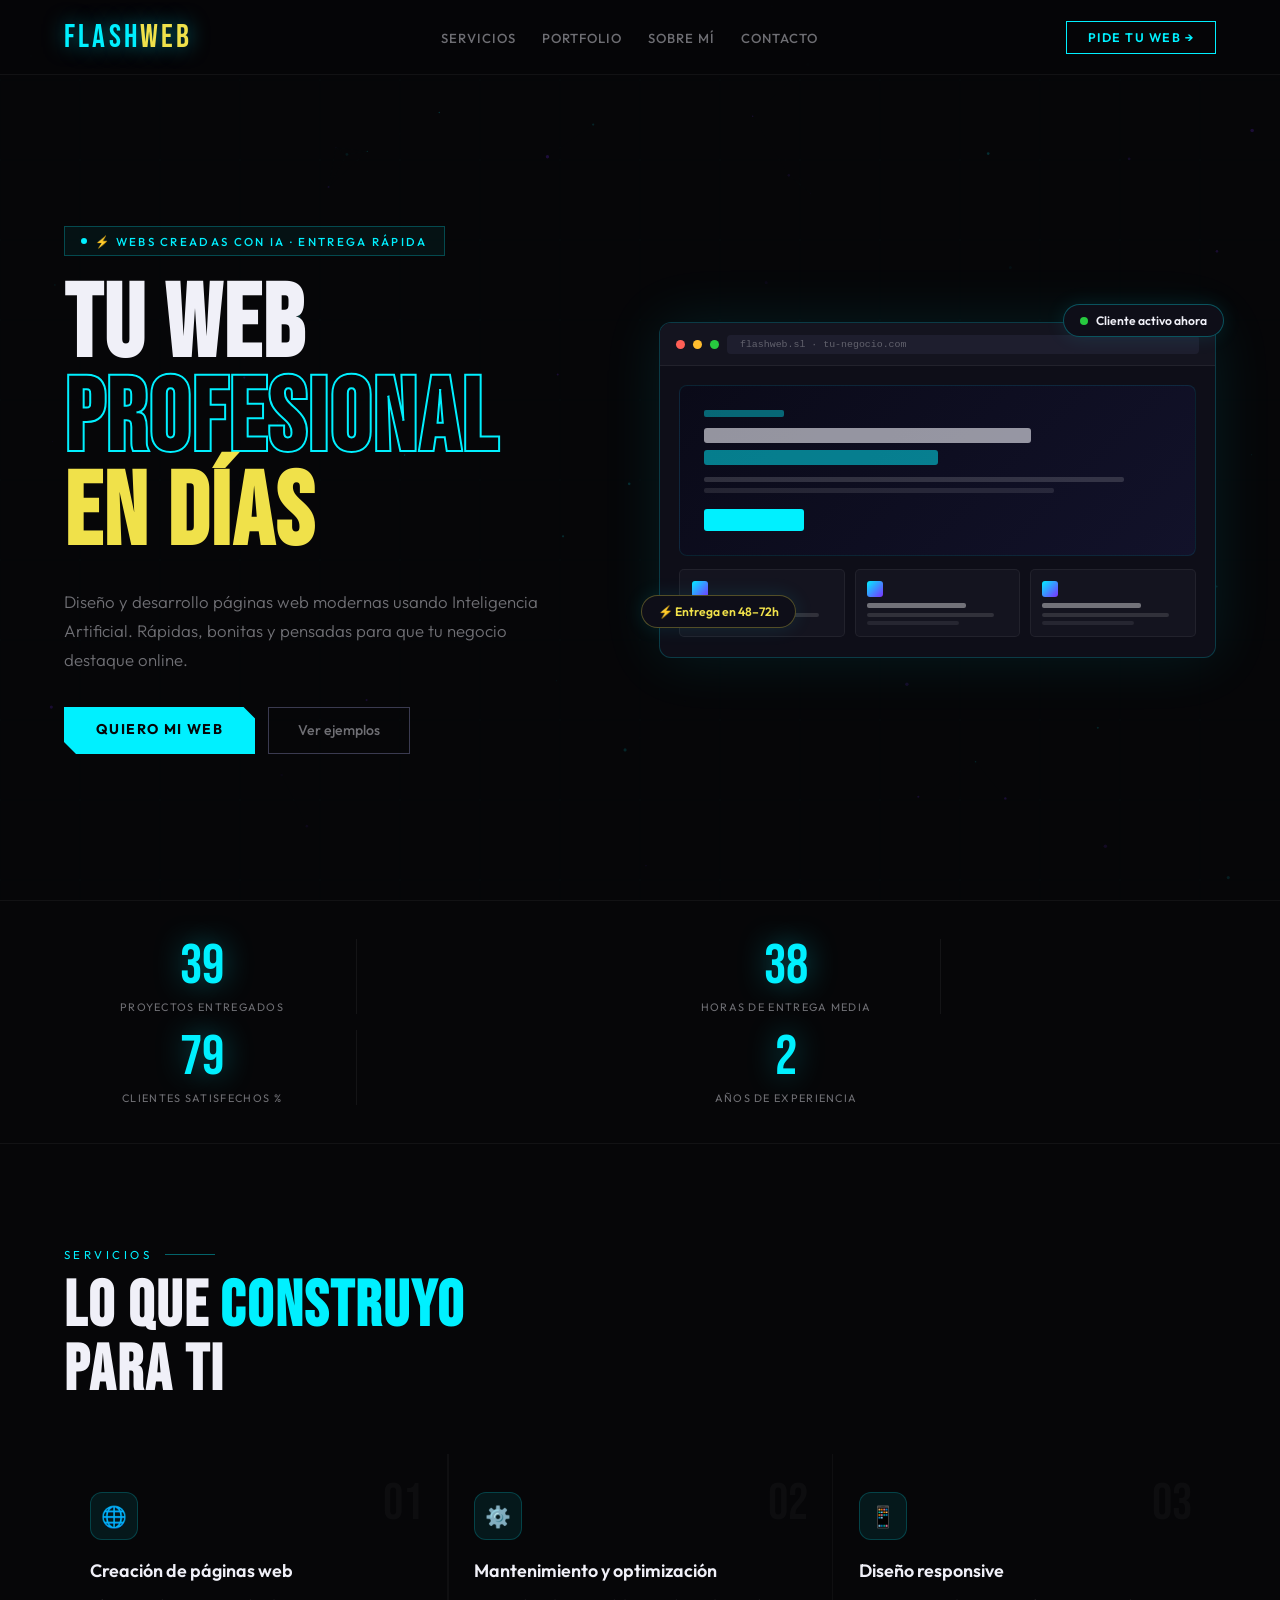
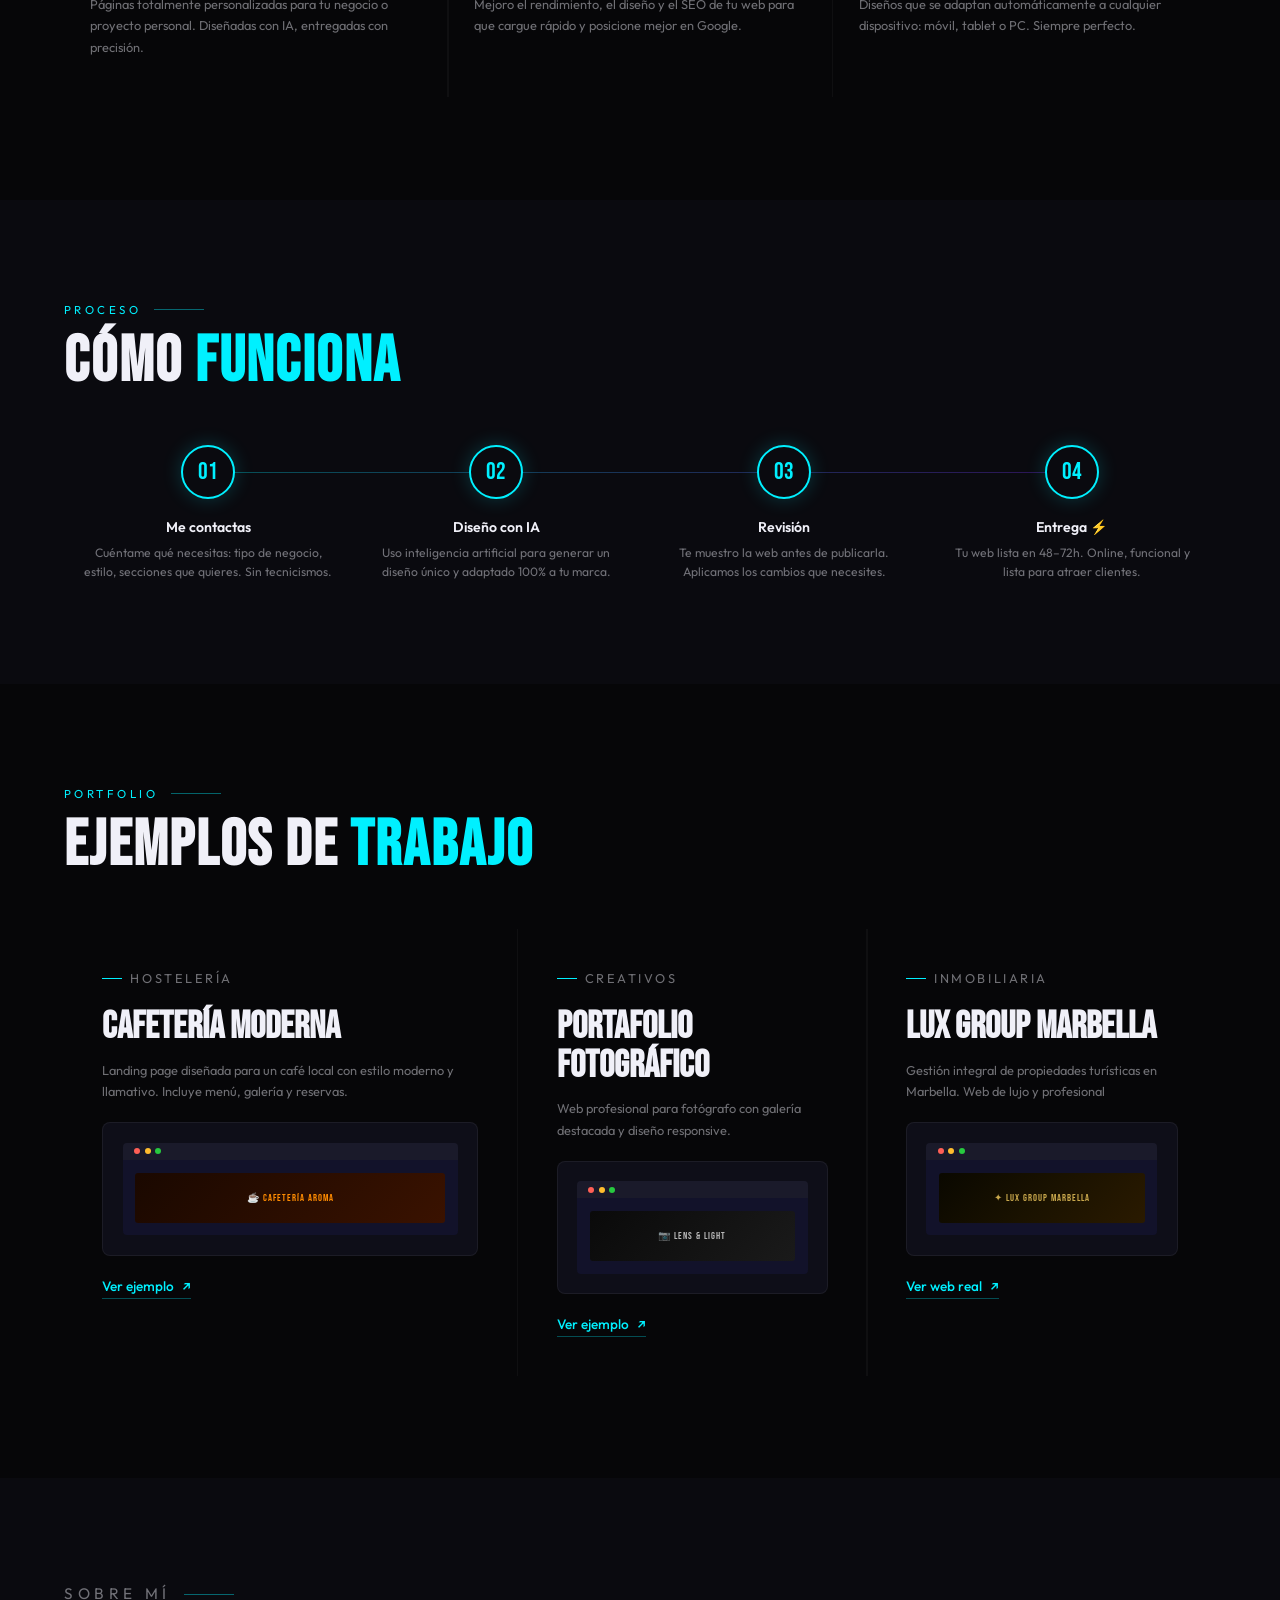
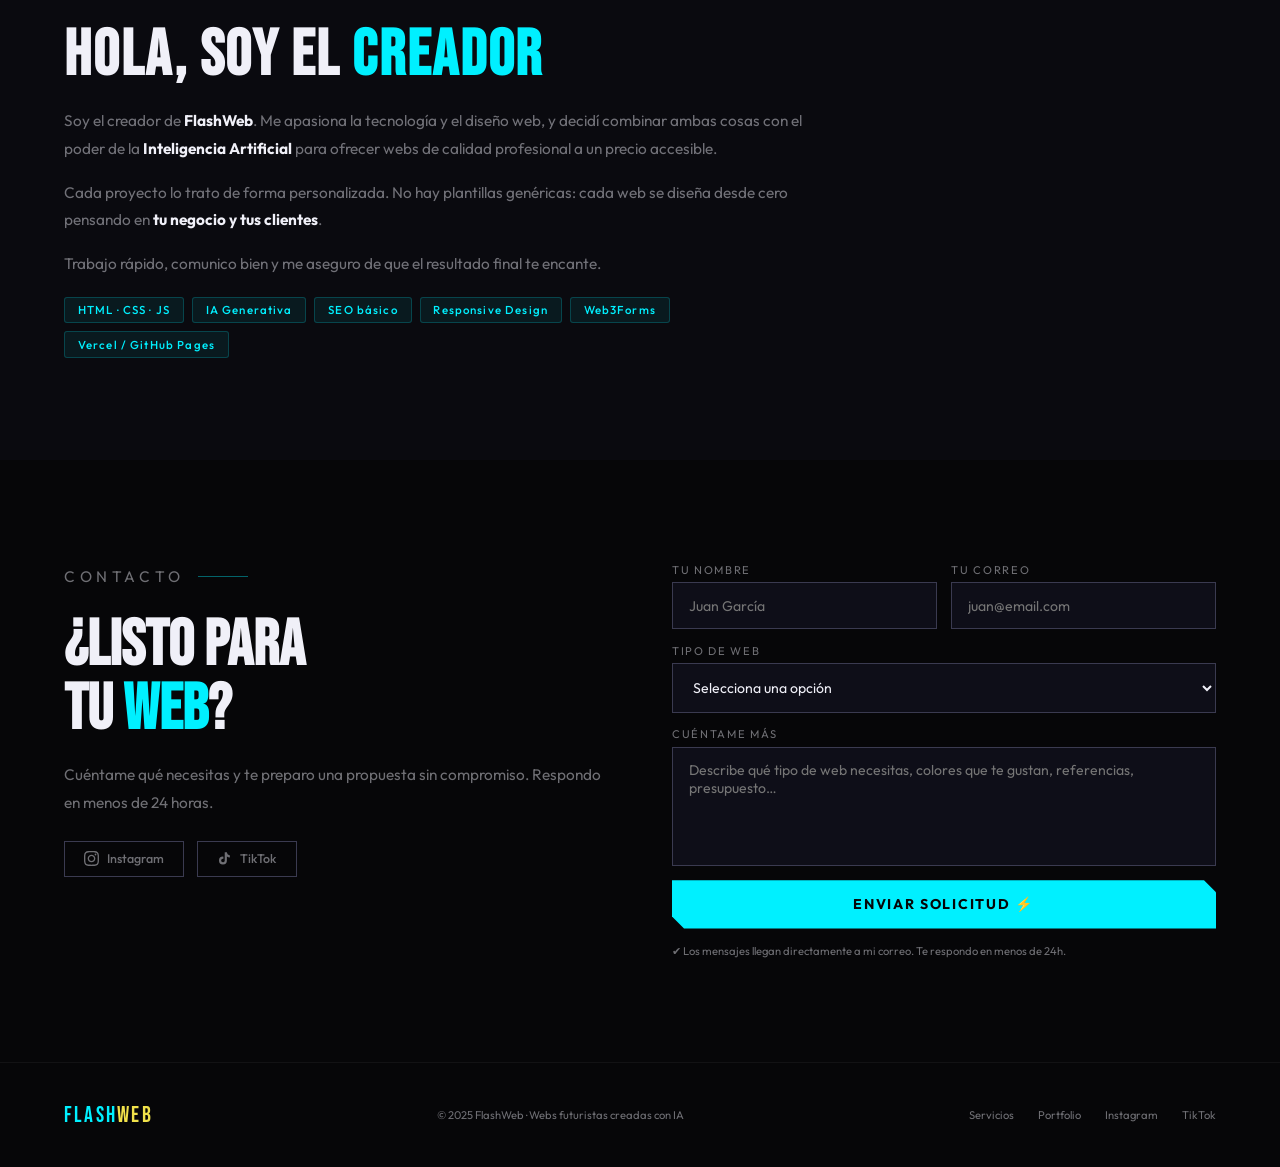
==== commit b82fd29e: "Update index.html" ====
--- a/index.html
+++ b/index.html
@@ -218,7 +218,7 @@
        PORTFOLIO
     ══════════════════════════════════════ */
     .portfolio { position:relative; z-index:1; padding:var(--sec) var(--px); }
-    .portfolio-grid { display:grid; grid-template-columns:1.3fr 1fr; gap:1.5px; background:rgba(255,255,255,.04); margin-top:clamp(2rem,4vw,4rem); }
+    .portfolio-grid { display:grid; grid-template-columns:1.3fr 1fr 1fr; gap:1.5px; background:rgba(255,255,255,.04); margin-top:clamp(2rem,4vw,4rem); }
     .portfolio-card { background:var(--bg); padding:clamp(1.5rem,3vw,3rem); position:relative; overflow:hidden; }
     .portfolio-card:hover .portfolio-arrow { transform:translate(4px,-4px); }
     .portfolio-tag { font-size:.7rem; letter-spacing:.2em; text-transform:uppercase; color:var(--electric); margin-bottom:.8rem; display:flex; align-items:center; gap:.5rem; }
@@ -306,7 +306,7 @@
       .process-steps         { grid-template-columns:repeat(2,1fr); gap:2rem; }
       .process-steps::before { display:none; }
 
-      .portfolio-grid  { grid-template-columns:1fr; }
+      .portfolio-grid  { grid-template-columns:1fr 1fr; }
       .contact-section { grid-template-columns:1fr; }
     }
 
@@ -316,6 +316,7 @@
     @media (max-width: 580px) {
       .services-grid { grid-template-columns:1fr; }
       .process-steps { grid-template-columns:1fr; gap:1.5rem; }
+      .portfolio-grid { grid-template-columns:1fr; }
       .hero-actions  { flex-direction:column; }
       .btn-primary, .btn-ghost { text-align:center; width:100%; }
       .form-row      { grid-template-columns:1fr; }
@@ -445,10 +446,14 @@
         <div class="portfolio-visual"><div class="mini-mockup"><div class="mm-bar"><div class="mm-dot" style="background:#ff5f56"></div><div class="mm-dot" style="background:#ffbd2e"></div><div class="mm-dot" style="background:#27c93f"></div></div><div class="mm-body"><div class="mm-hero" style="background:linear-gradient(135deg,#0a0a0a,#1a1a1a);"><span class="mm-title" style="color:rgba(255,255,255,.7);">📷 LENS & LIGHT</span></div></div></div></div>
         <a href="fotografo.html" target="_blank" class="portfolio-link">Ver ejemplo <span class="portfolio-arrow">↗</span></a>
       </div>
+      <div class="portfolio-card">
+        <p class="portfolio-tag">Inmobiliaria</p><h3>Lux Group Marbella</h3>
+        <p>Gestión integral de propiedades turísticas en Marbella. Web de lujo y profesional</p>
+        <div class="portfolio-visual"><div class="mini-mockup"><div class="mm-bar"><div class="mm-dot" style="background:#ff5f56"></div><div class="mm-dot" style="background:#ffbd2e"></div><div class="mm-dot" style="background:#27c93f"></div></div><div class="mm-body"><div class="mm-hero" style="background:linear-gradient(135deg,#0a0800,#1a1200,#2a1a00);"><span class="mm-title" style="color:#c9a84c;">✦ LUX GROUP MARBELLA</span></div></div></div></div>
+        <a href="https://luxgroupmarbella.com" target="_blank" class="portfolio-link">Ver web real <span class="portfolio-arrow">↗</span></a>
+      </div>
     </div>
   </section>
-
-  <!-- ABOUT -->
   <section class="about" id="sobre-mi">
     <div class="about-inner reveal">
       <p class="section-tag">Sobre mí</p>
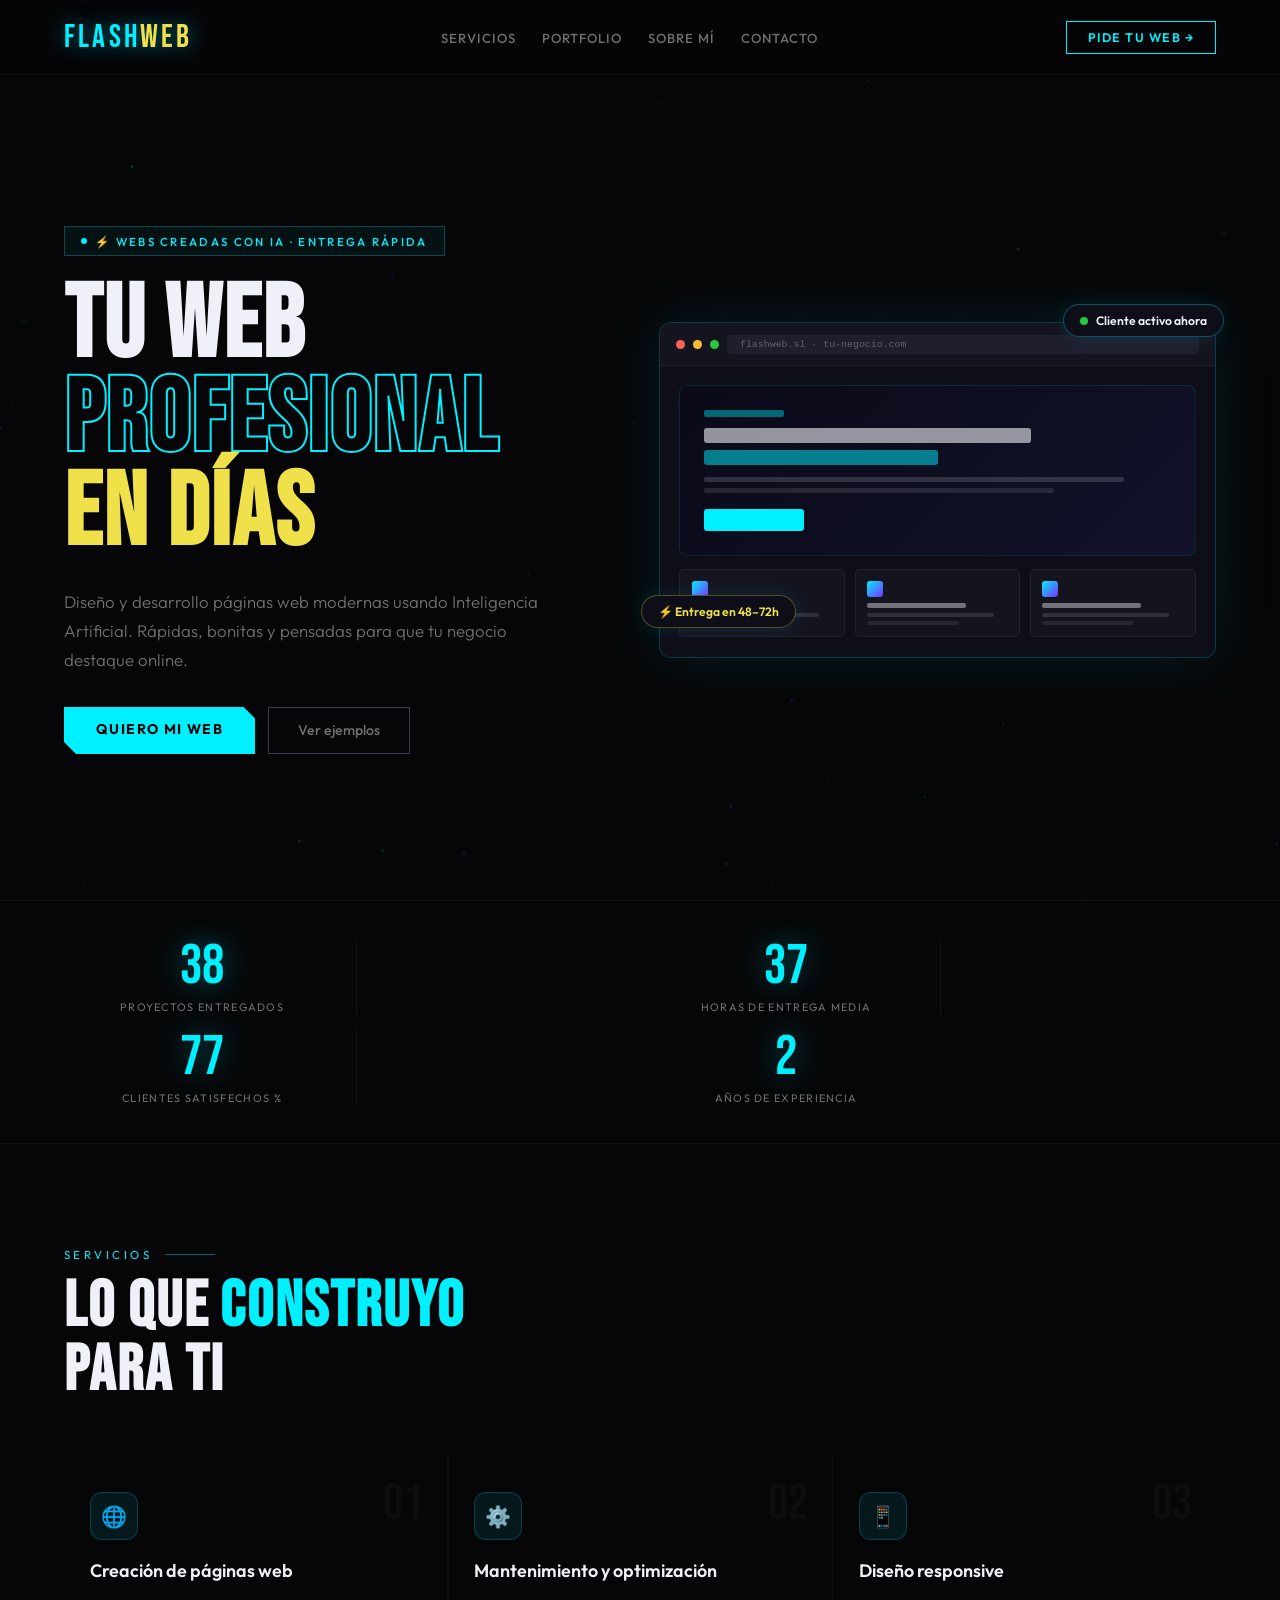
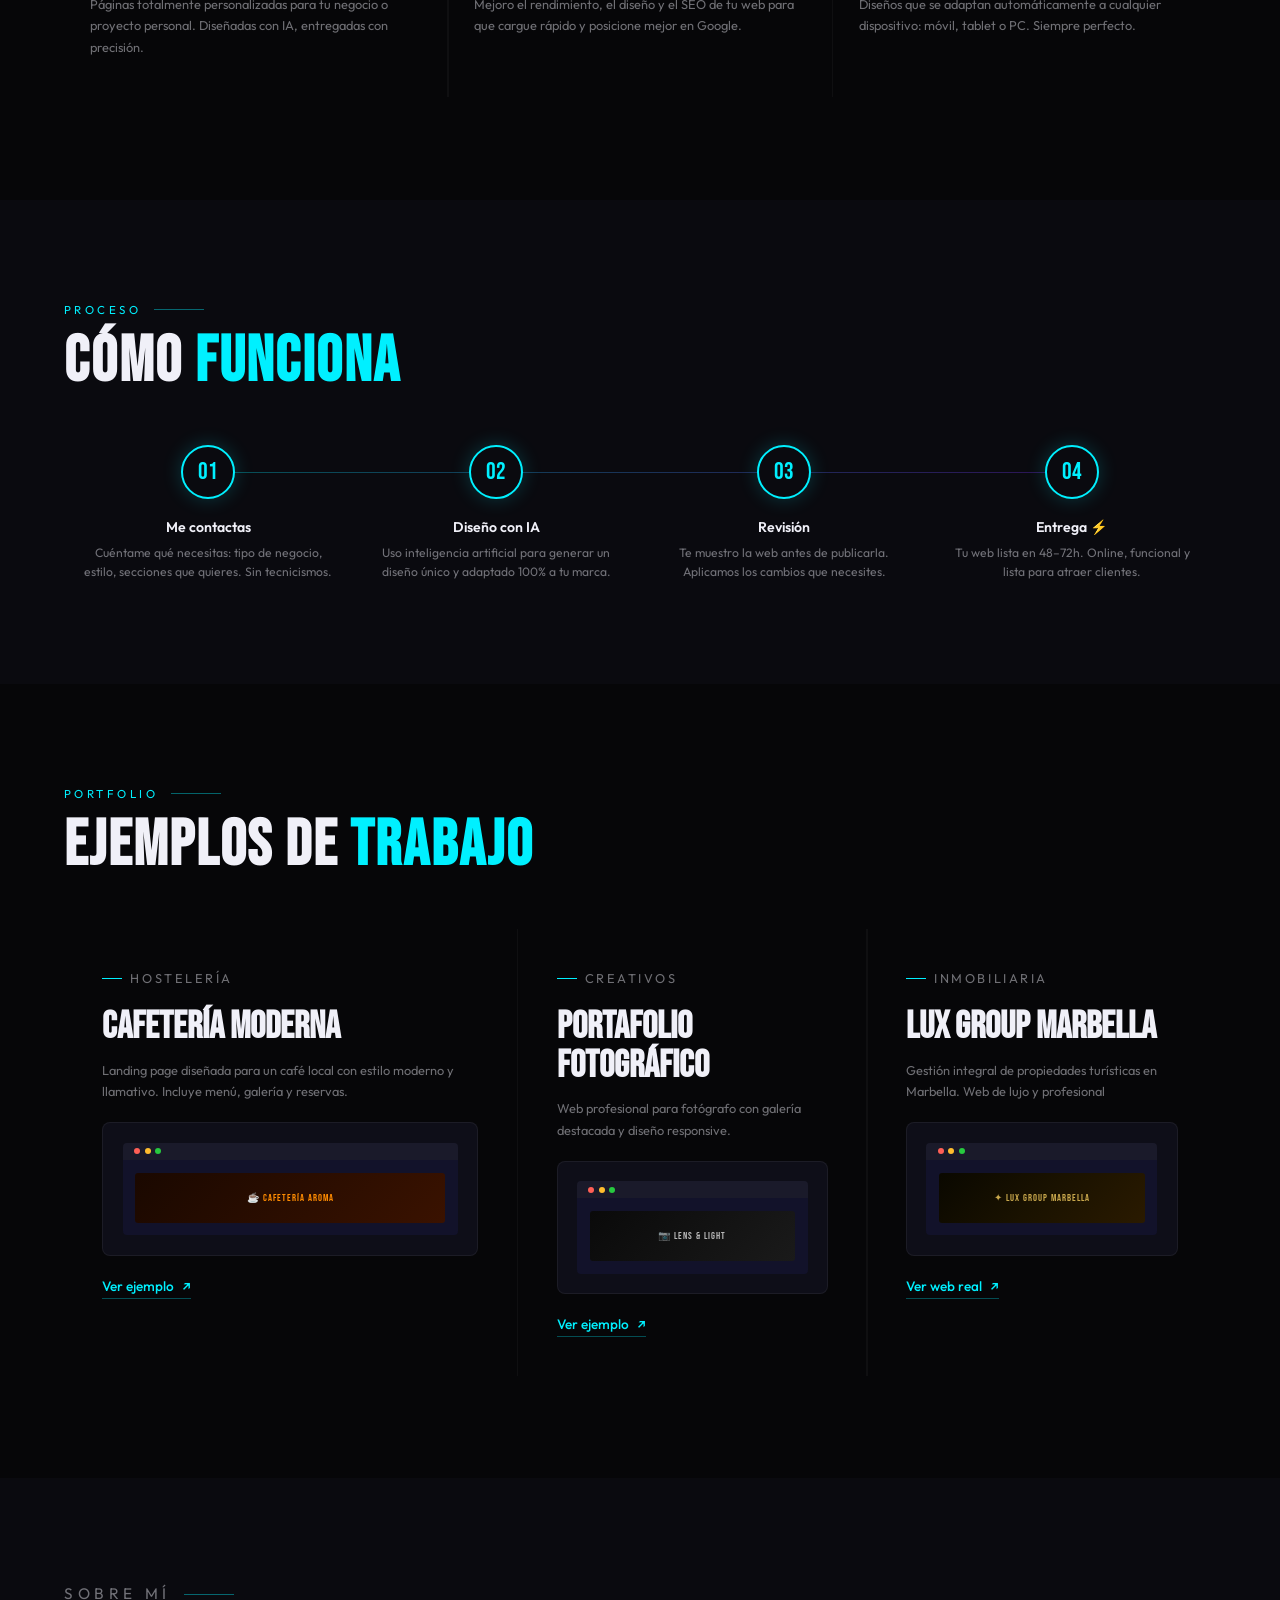
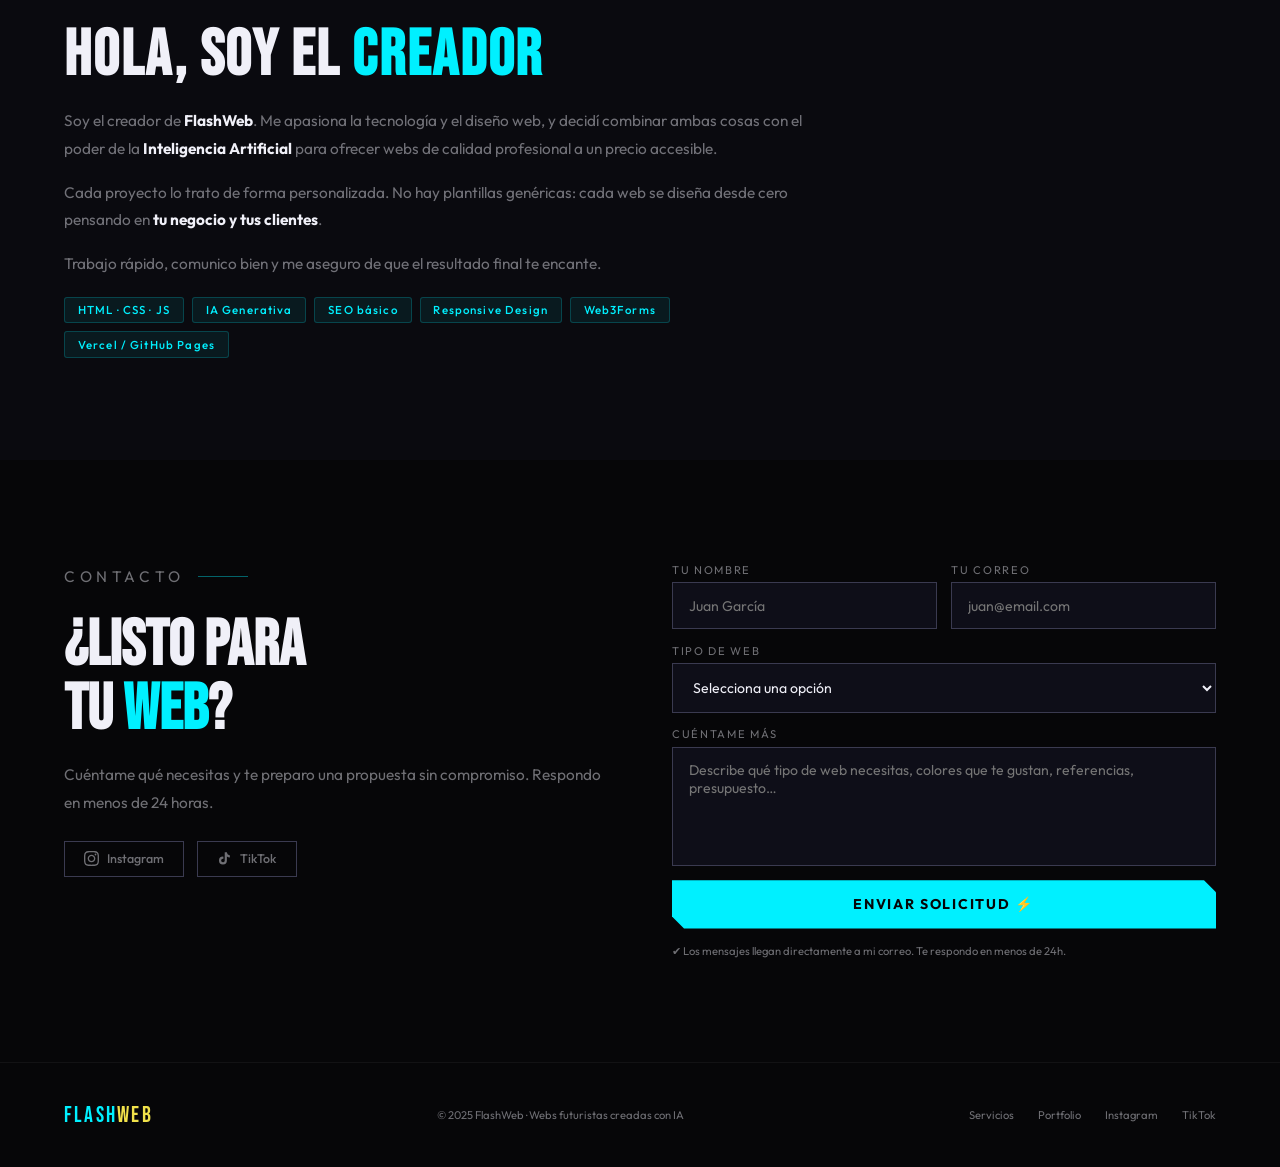
==== commit eb9506ae: "Enhance SEO with meta tags and canonical link Added meta tags for description and robots, and a cano" ====
--- a/index.html
+++ b/index.html
@@ -4,7 +4,14 @@
   <meta charset="UTF-8"/>
   <meta name="viewport" content="width=device-width, initial-scale=1.0"/>
   <title>FlashWeb — Webs que impactan, creadas con IA</title>
-  <link rel="preconnect" href="https://fonts.googleapis.com">
+
+<meta name="description" content="Diseño de páginas web rápidas y modernas con IA para negocios y emprendedores.">
+
+<meta name="robots" content="index, follow">
+
+<link rel="canonical" href="https://flashweb.site/">
+
+<link rel="preconnect" href="https://fonts.googleapis.com">
   <link href="https://fonts.googleapis.com/css2?family=Bebas+Neue&family=Outfit:wght@300;400;500;600&display=swap" rel="stylesheet">
   <style>
     /* ══════════════════════════════════════
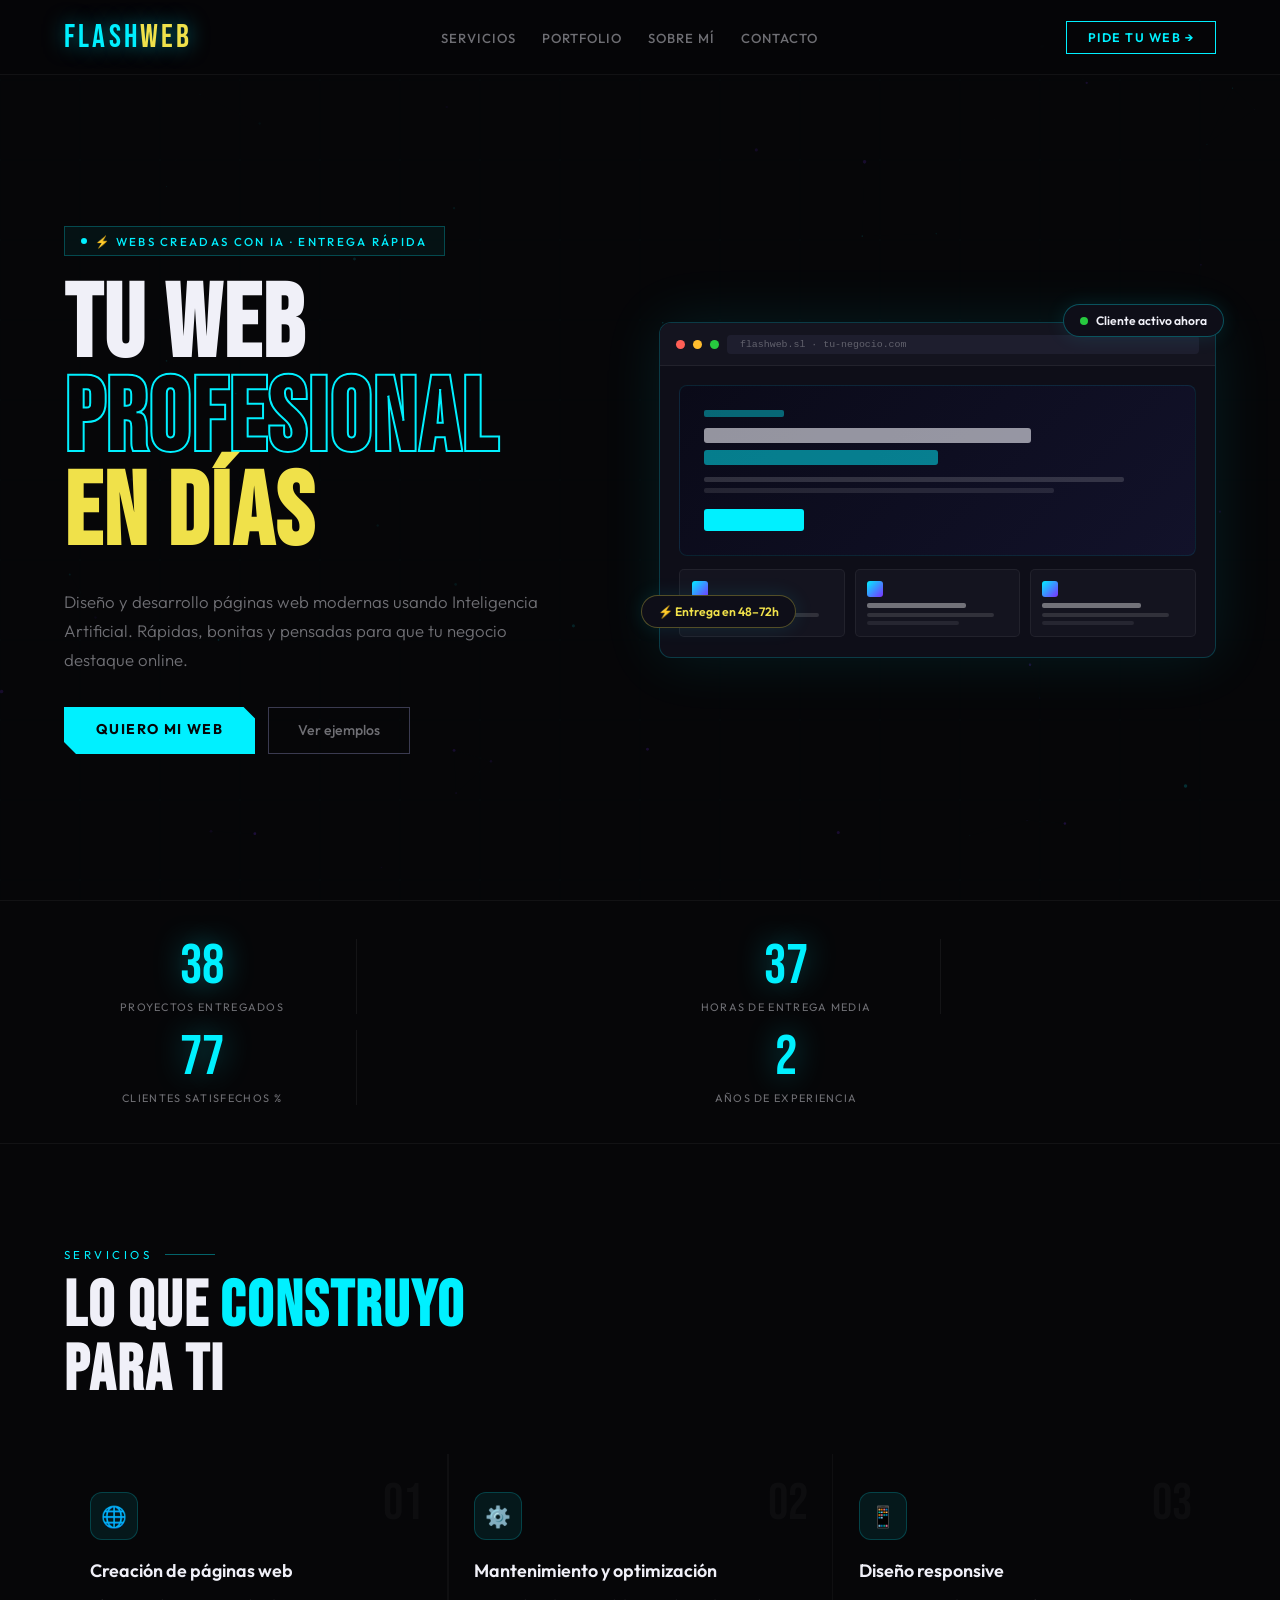
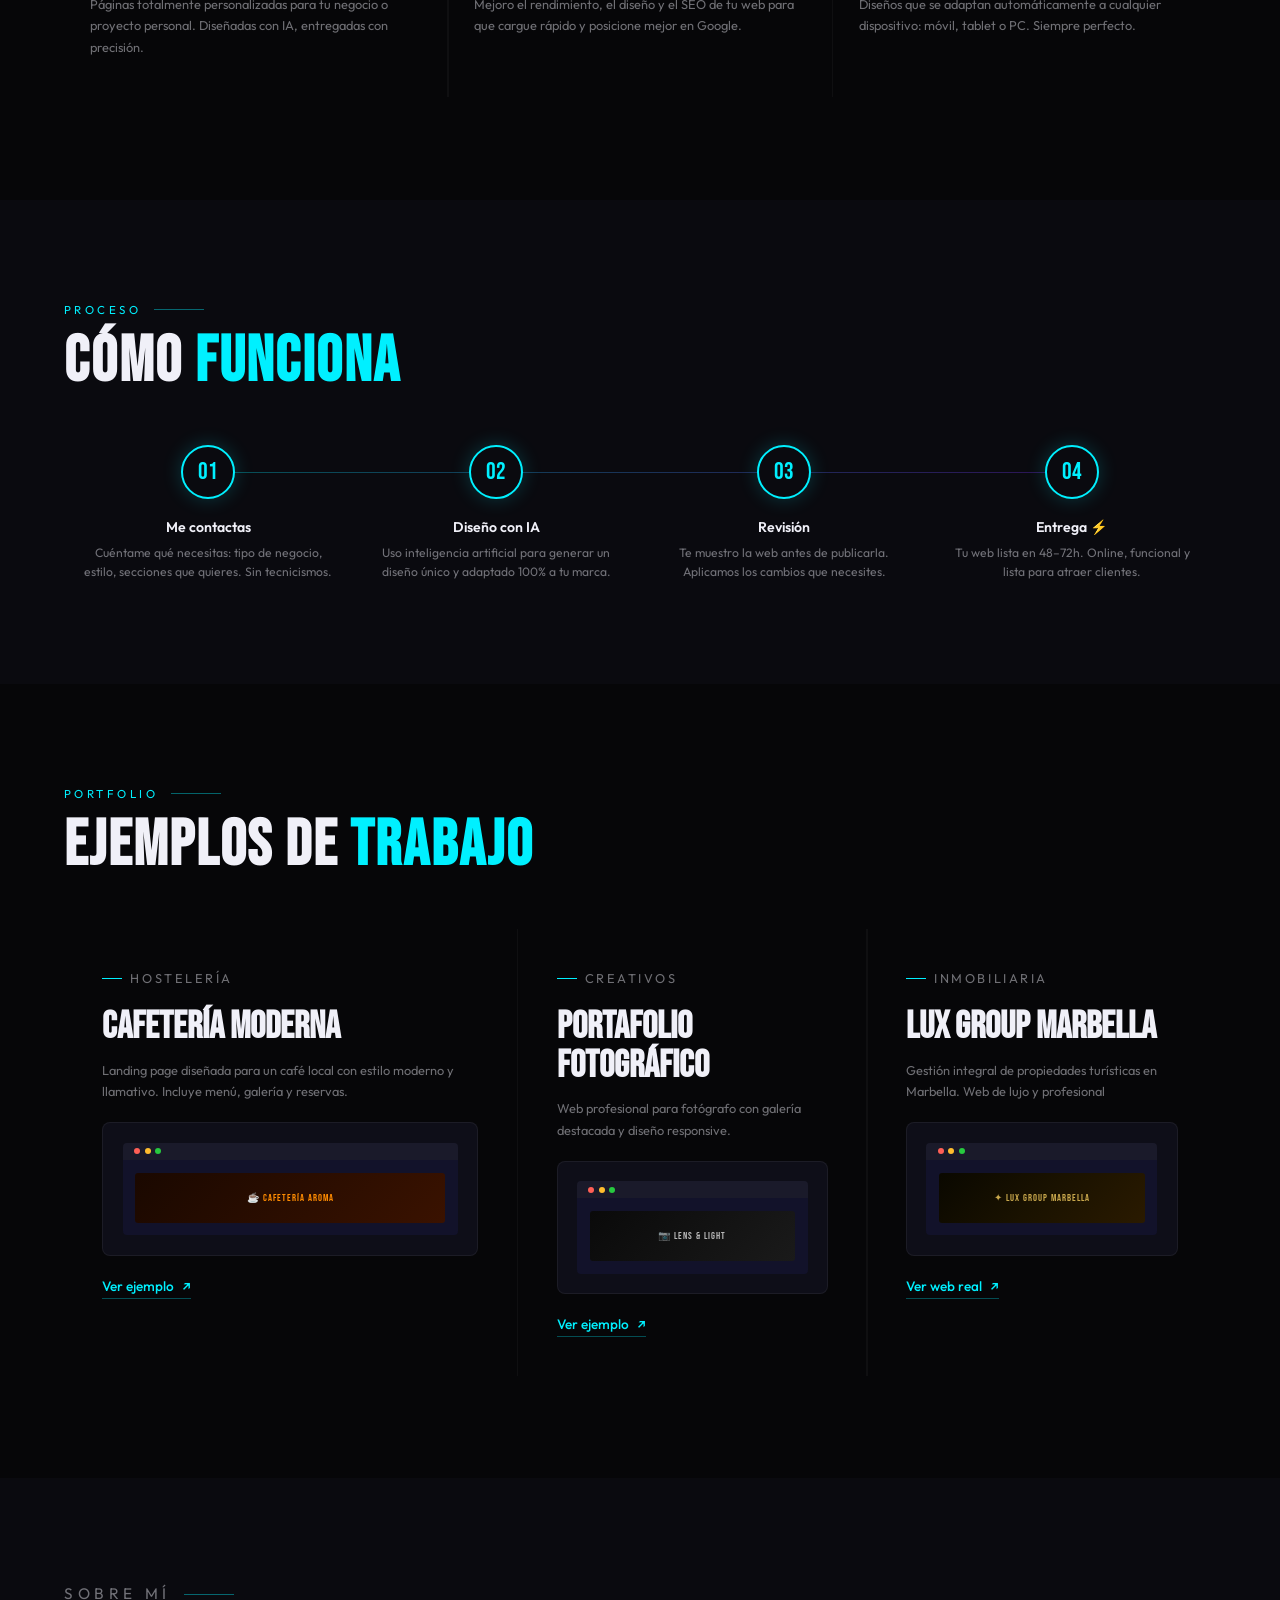
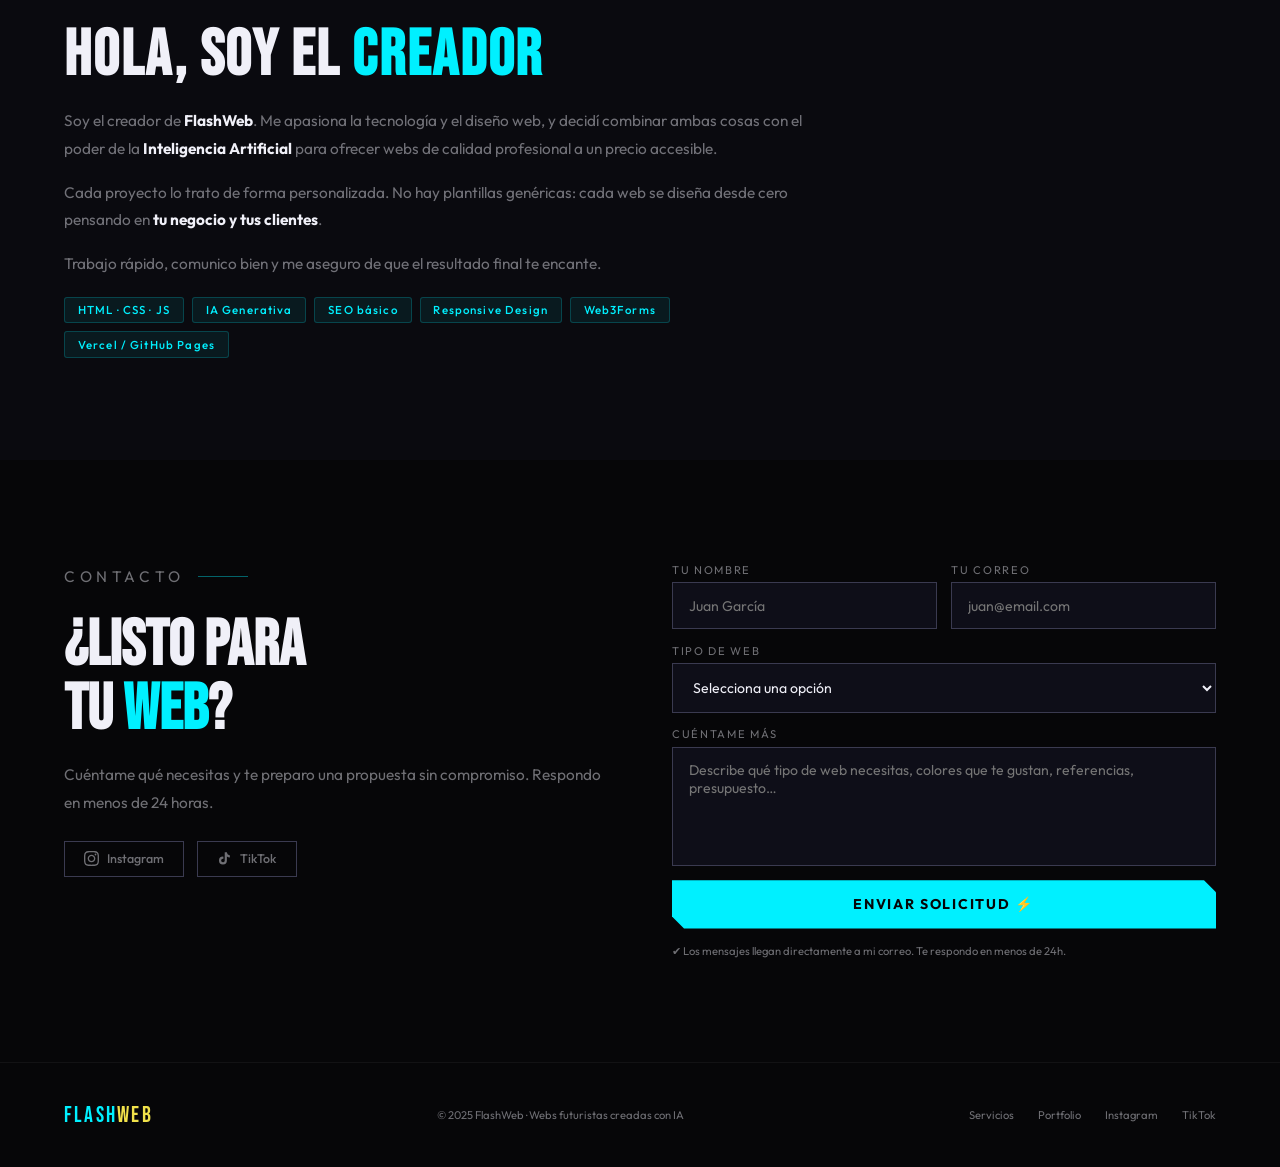
==== commit aae2a542: "Add favicon link to index.html" ====
--- a/index.html
+++ b/index.html
@@ -4,6 +4,7 @@
   <meta charset="UTF-8"/>
   <meta name="viewport" content="width=device-width, initial-scale=1.0"/>
   <title>FlashWeb — Webs que impactan, creadas con IA</title>
+  <link rel="icon" type="image/png" href="flashweb-logo.png">
 
 <meta name="description" content="Diseño de páginas web rápidas y modernas con IA para negocios y emprendedores.">
 
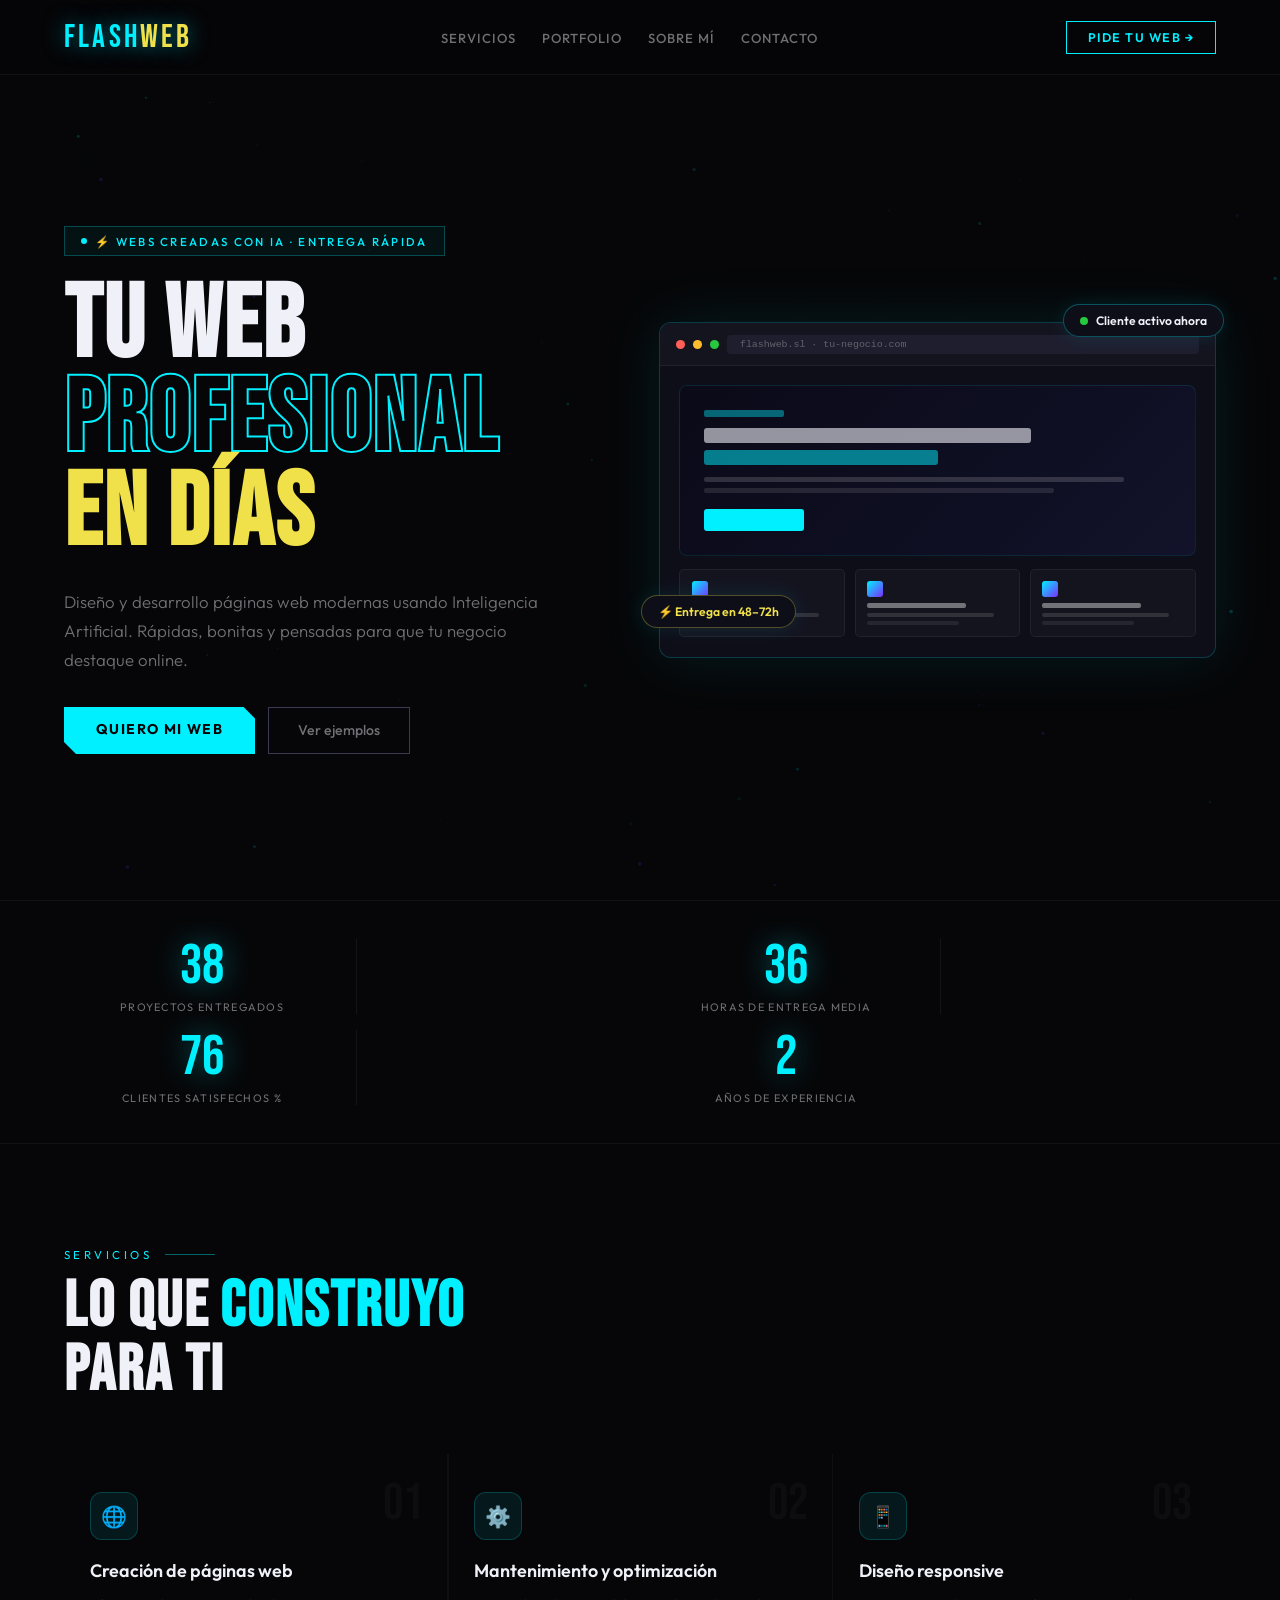
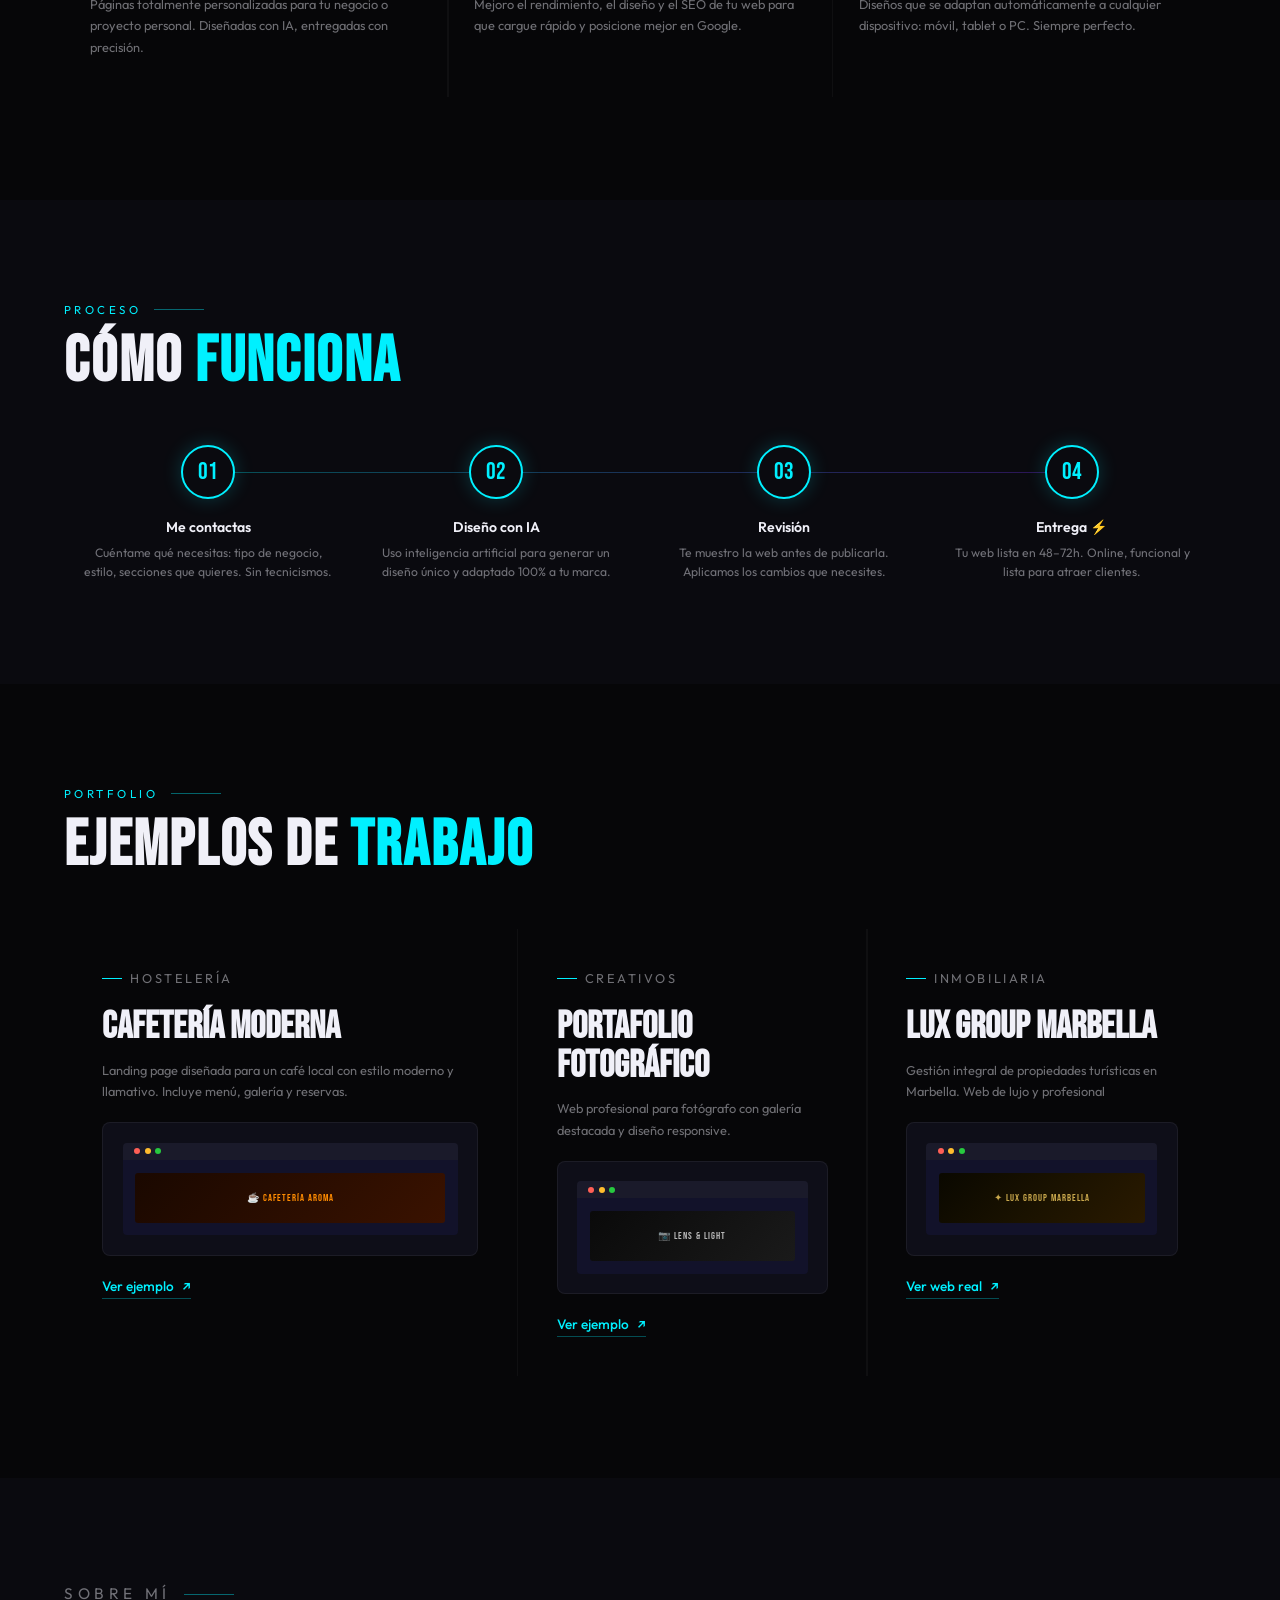
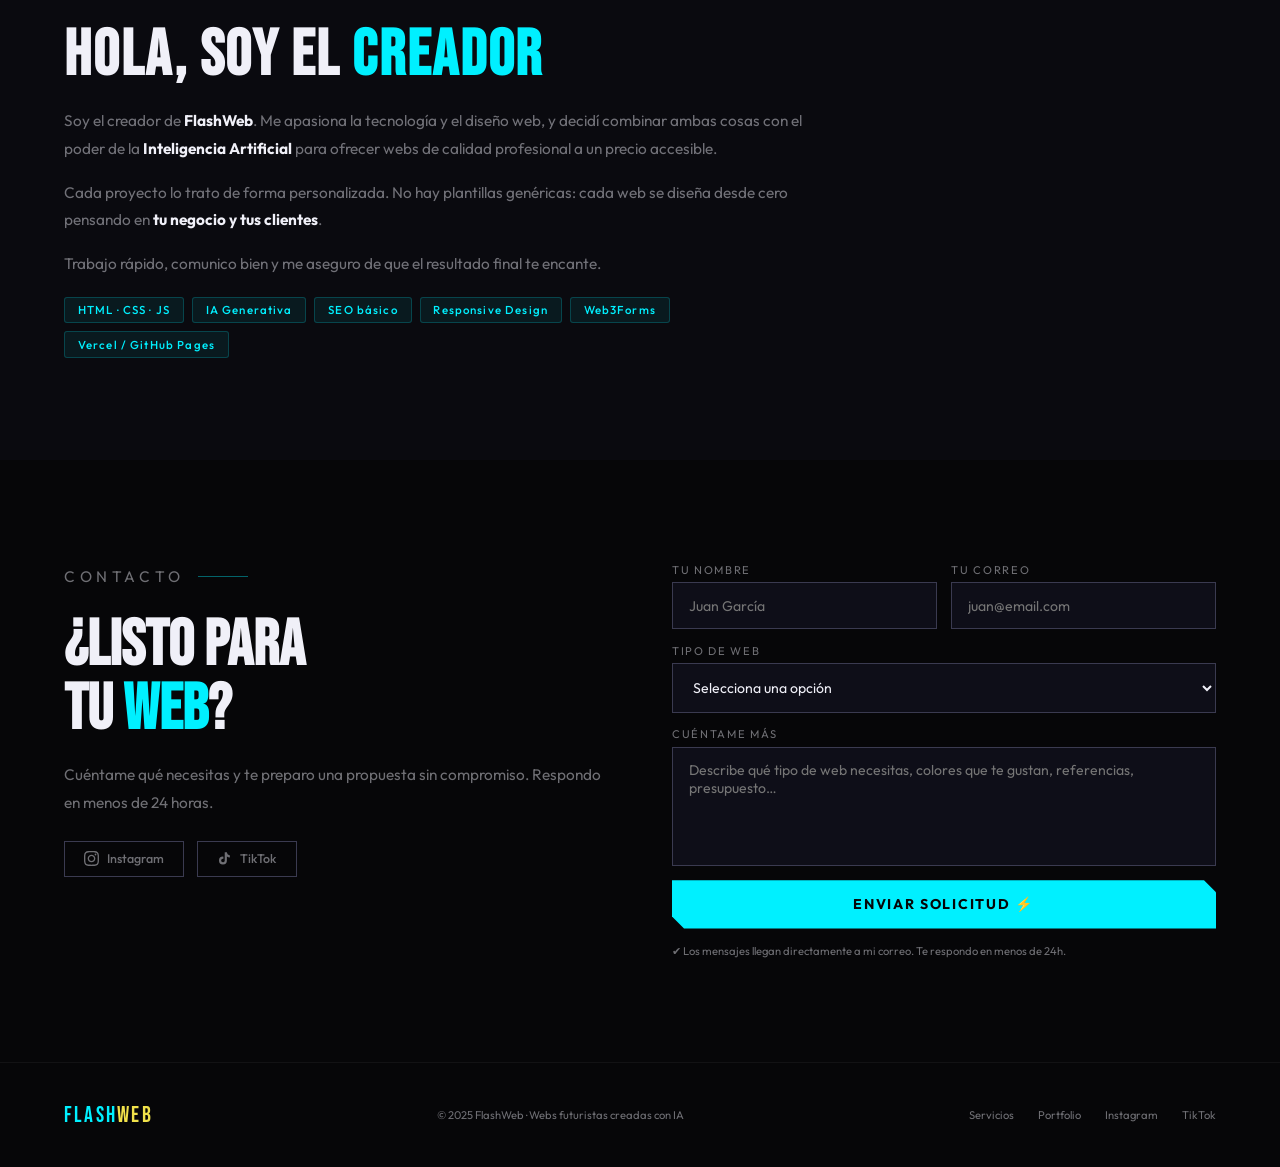
==== commit 38428c49: "Update social media links in index.html" ====
--- a/index.html
+++ b/index.html
@@ -484,11 +484,11 @@
       <h2>¿Listo para<br/>tu <em>web</em>?</h2>
       <p>Cuéntame qué necesitas y te preparo una propuesta sin compromiso. Respondo en menos de 24 horas.</p>
       <div class="contact-social">
-        <a href="https://www.instagram.com/flashweb.sl" target="_blank" class="social-link">
+        <a href="https://www.instagram.com/flashweb.site" target="_blank" class="social-link">
           <svg width="15" height="15" viewBox="0 0 24 24" fill="currentColor"><path d="M12 2.163c3.204 0 3.584.012 4.85.07 3.252.148 4.771 1.691 4.919 4.919.058 1.265.069 1.645.069 4.849 0 3.205-.012 3.584-.069 4.849-.149 3.225-1.664 4.771-4.919 4.919-1.266.058-1.644.07-4.85.07-3.204 0-3.584-.012-4.849-.07-3.26-.149-4.771-1.699-4.919-4.92-.058-1.265-.07-1.644-.07-4.849 0-3.204.013-3.583.07-4.849.149-3.227 1.664-4.771 4.919-4.919 1.266-.057 1.645-.069 4.849-.069zm0-2.163c-3.259 0-3.667.014-4.947.072-4.358.2-6.78 2.618-6.98 6.98-.059 1.281-.073 1.689-.073 4.948 0 3.259.014 3.668.072 4.948.2 4.358 2.618 6.78 6.98 6.98 1.281.058 1.689.072 4.948.072 3.259 0 3.668-.014 4.948-.072 4.354-.2 6.782-2.618 6.979-6.98.059-1.28.073-1.689.073-4.948 0-3.259-.014-3.667-.072-4.947-.196-4.354-2.617-6.78-6.979-6.98-1.281-.059-1.69-.073-4.949-.073zm0 5.838c-3.403 0-6.162 2.759-6.162 6.162s2.759 6.163 6.162 6.163 6.162-2.759 6.162-6.163c0-3.403-2.759-6.162-6.162-6.162zm0 10.162c-2.209 0-4-1.79-4-4 0-2.209 1.791-4 4-4s4 1.791 4 4c0 2.21-1.791 4-4 4zm6.406-11.845c-.796 0-1.441.645-1.441 1.44s.645 1.44 1.441 1.44c.795 0 1.439-.645 1.439-1.44s-.644-1.44-1.439-1.44z"/></svg>
           Instagram
         </a>
-        <a href="https://www.tiktok.com/@flashwebsl" target="_blank" class="social-link">
+        <a href="https://www.tiktok.com/@flashweb.site" target="_blank" class="social-link">
           <svg width="15" height="15" viewBox="0 0 24 24" fill="currentColor"><path d="M19.59 6.69a4.83 4.83 0 01-3.77-4.25V2h-3.45v13.67a2.89 2.89 0 01-2.88 2.5 2.89 2.89 0 01-2.89-2.89 2.89 2.89 0 012.89-2.89c.28 0 .54.04.79.1V9.01a6.33 6.33 0 00-.79-.05 6.34 6.34 0 00-6.34 6.34 6.34 6.34 0 006.34 6.34 6.34 6.34 0 006.33-6.34V8.69a8.18 8.18 0 004.79 1.52V6.78a4.85 4.85 0 01-1.02-.09z"/></svg>
           TikTok
         </a>
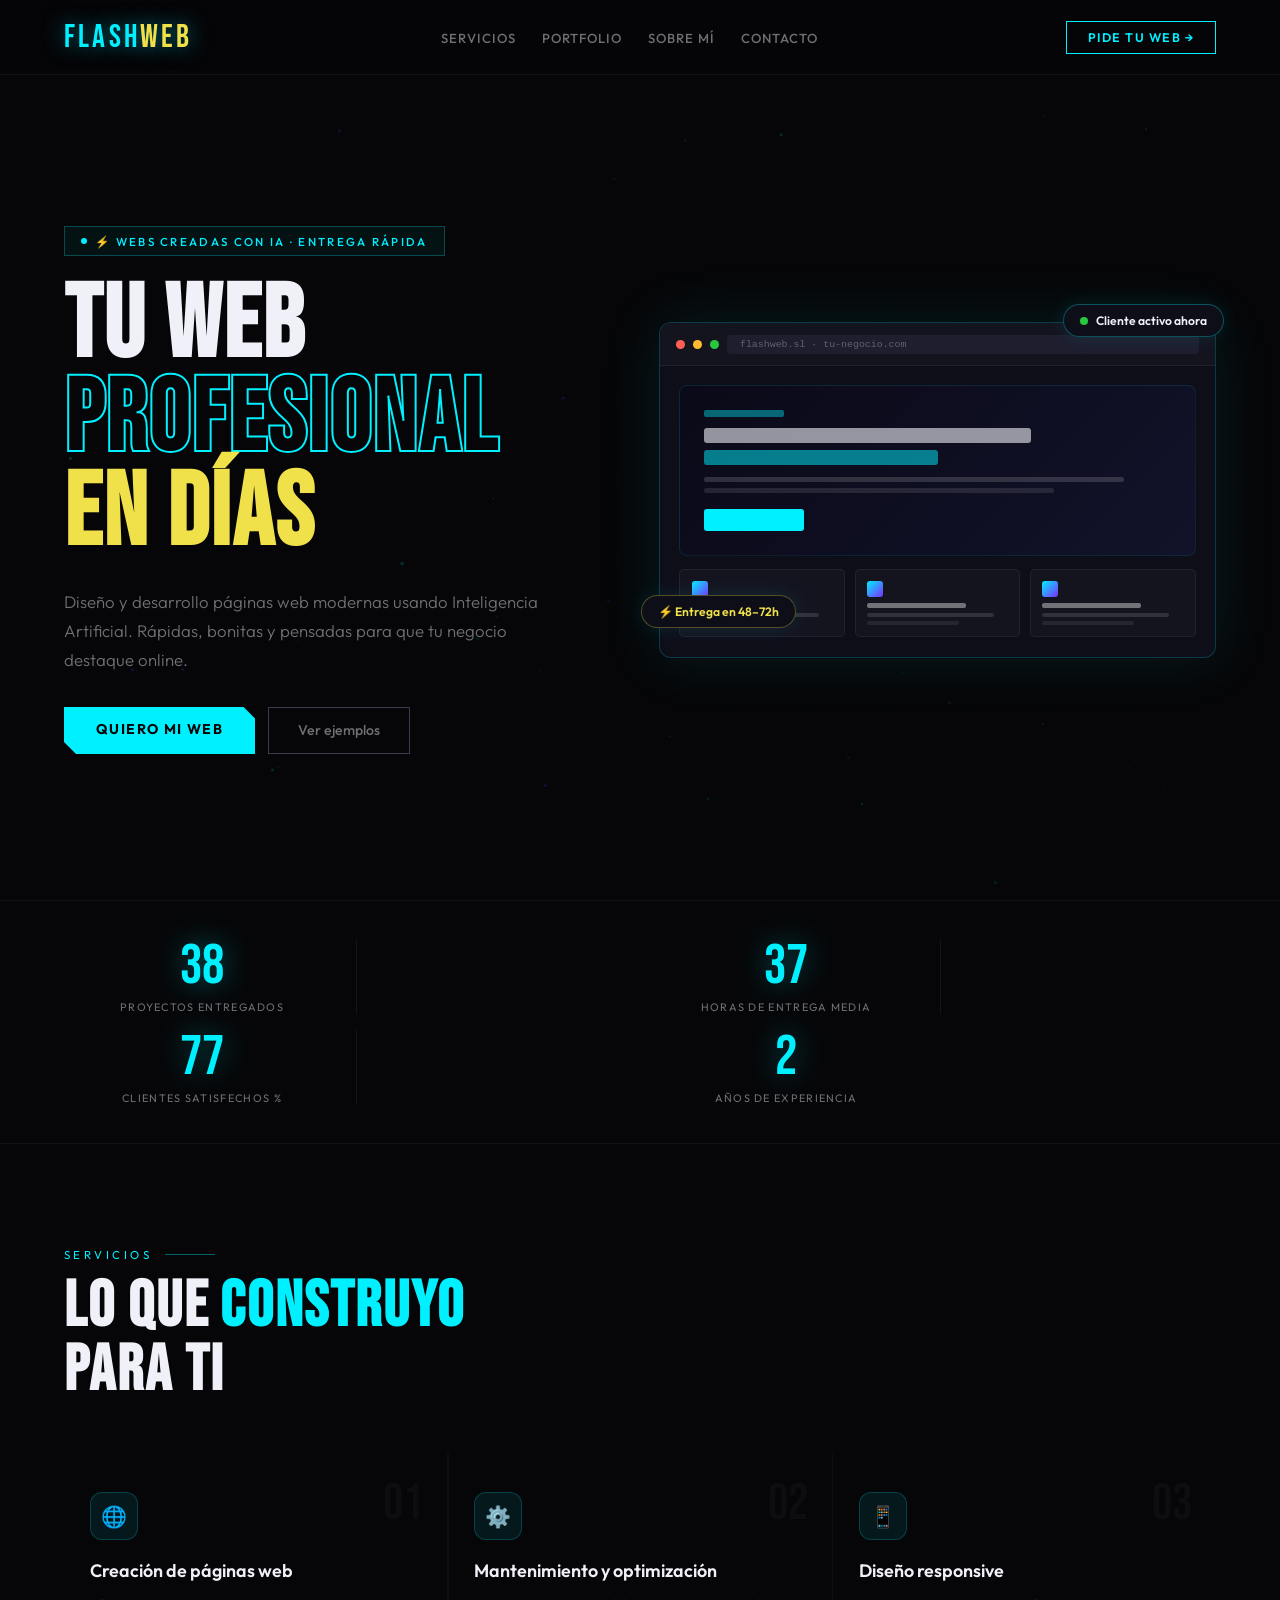
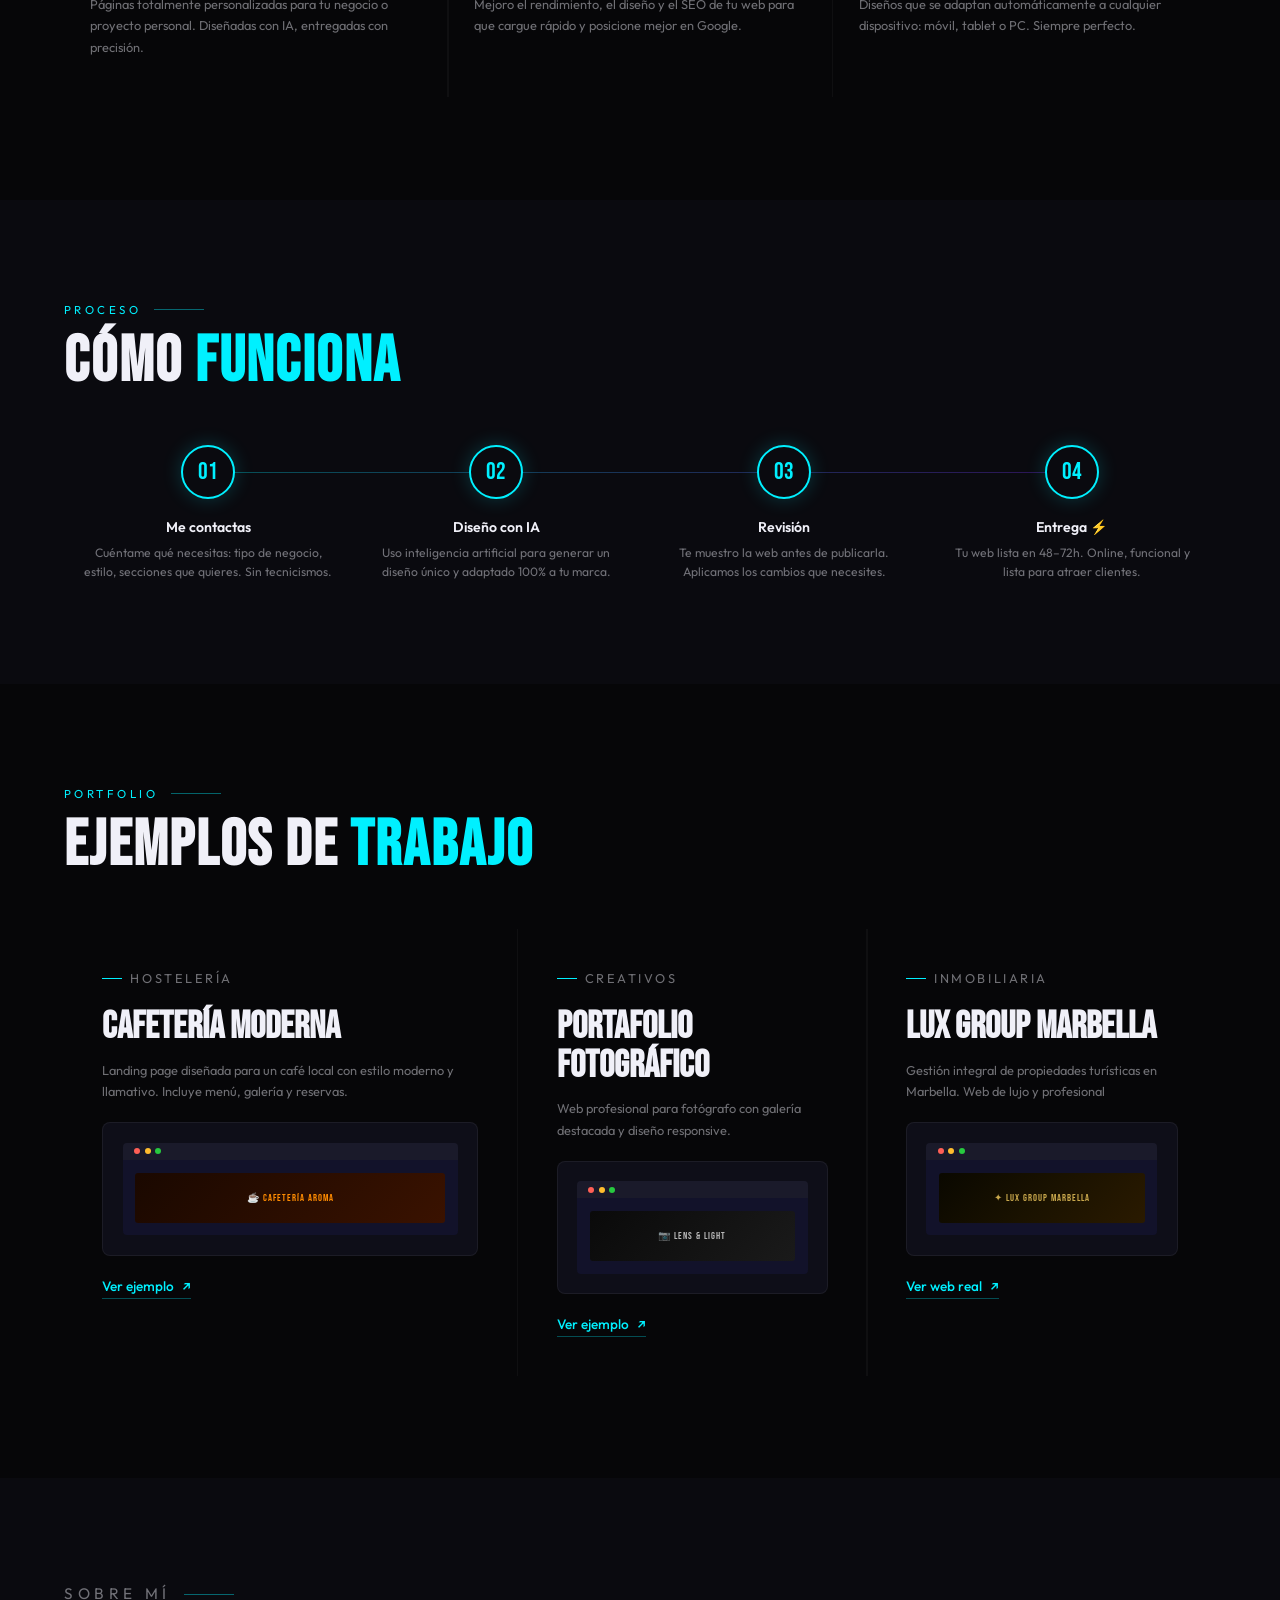
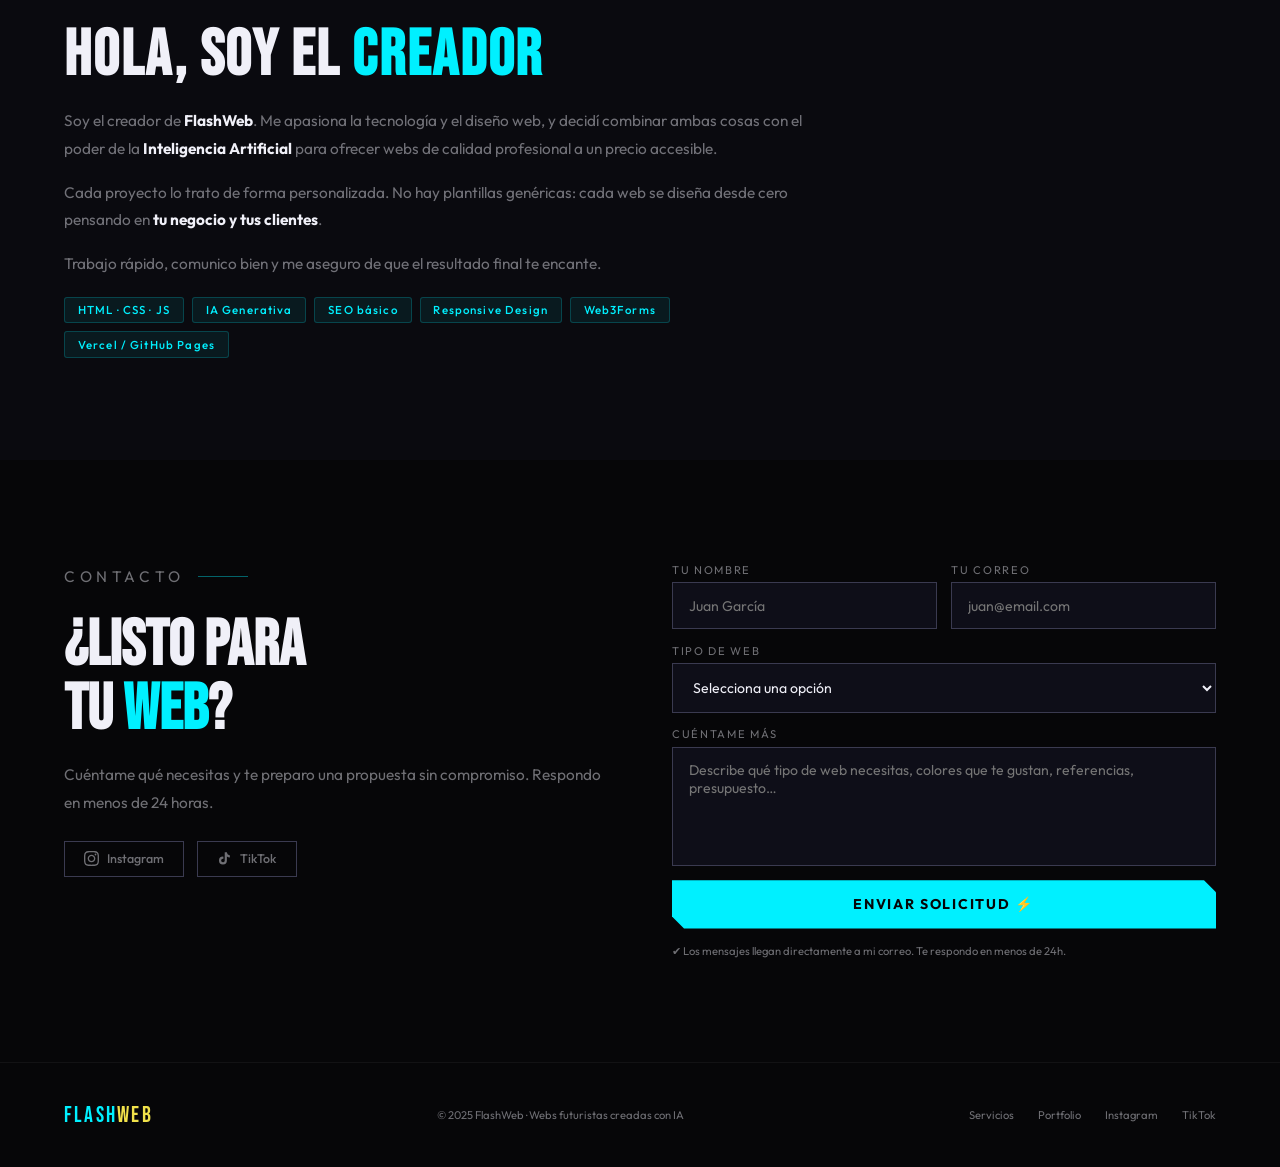
==== commit a3e851e9: "Integrate Google Tag Manager in index.html Added Google Tag Manager script for tracking." ====
--- a/index.html
+++ b/index.html
@@ -11,7 +11,15 @@
 <meta name="robots" content="index, follow">
 
 <link rel="canonical" href="https://flashweb.site/">
-
+<!-- Google tag (gtag.js) -->
+<script async src="https://www.googletagmanager.com/gtag/js?id=G-DNDEE3E8FB"></script>
+<script>
+  window.dataLayer = window.dataLayer || [];
+  function gtag(){dataLayer.push(arguments);}
+  gtag('js', new Date());
+
+  gtag('config', 'G-DNDEE3E8FB');
+</script>
 <link rel="preconnect" href="https://fonts.googleapis.com">
   <link href="https://fonts.googleapis.com/css2?family=Bebas+Neue&family=Outfit:wght@300;400;500;600&display=swap" rel="stylesheet">
   <style>
